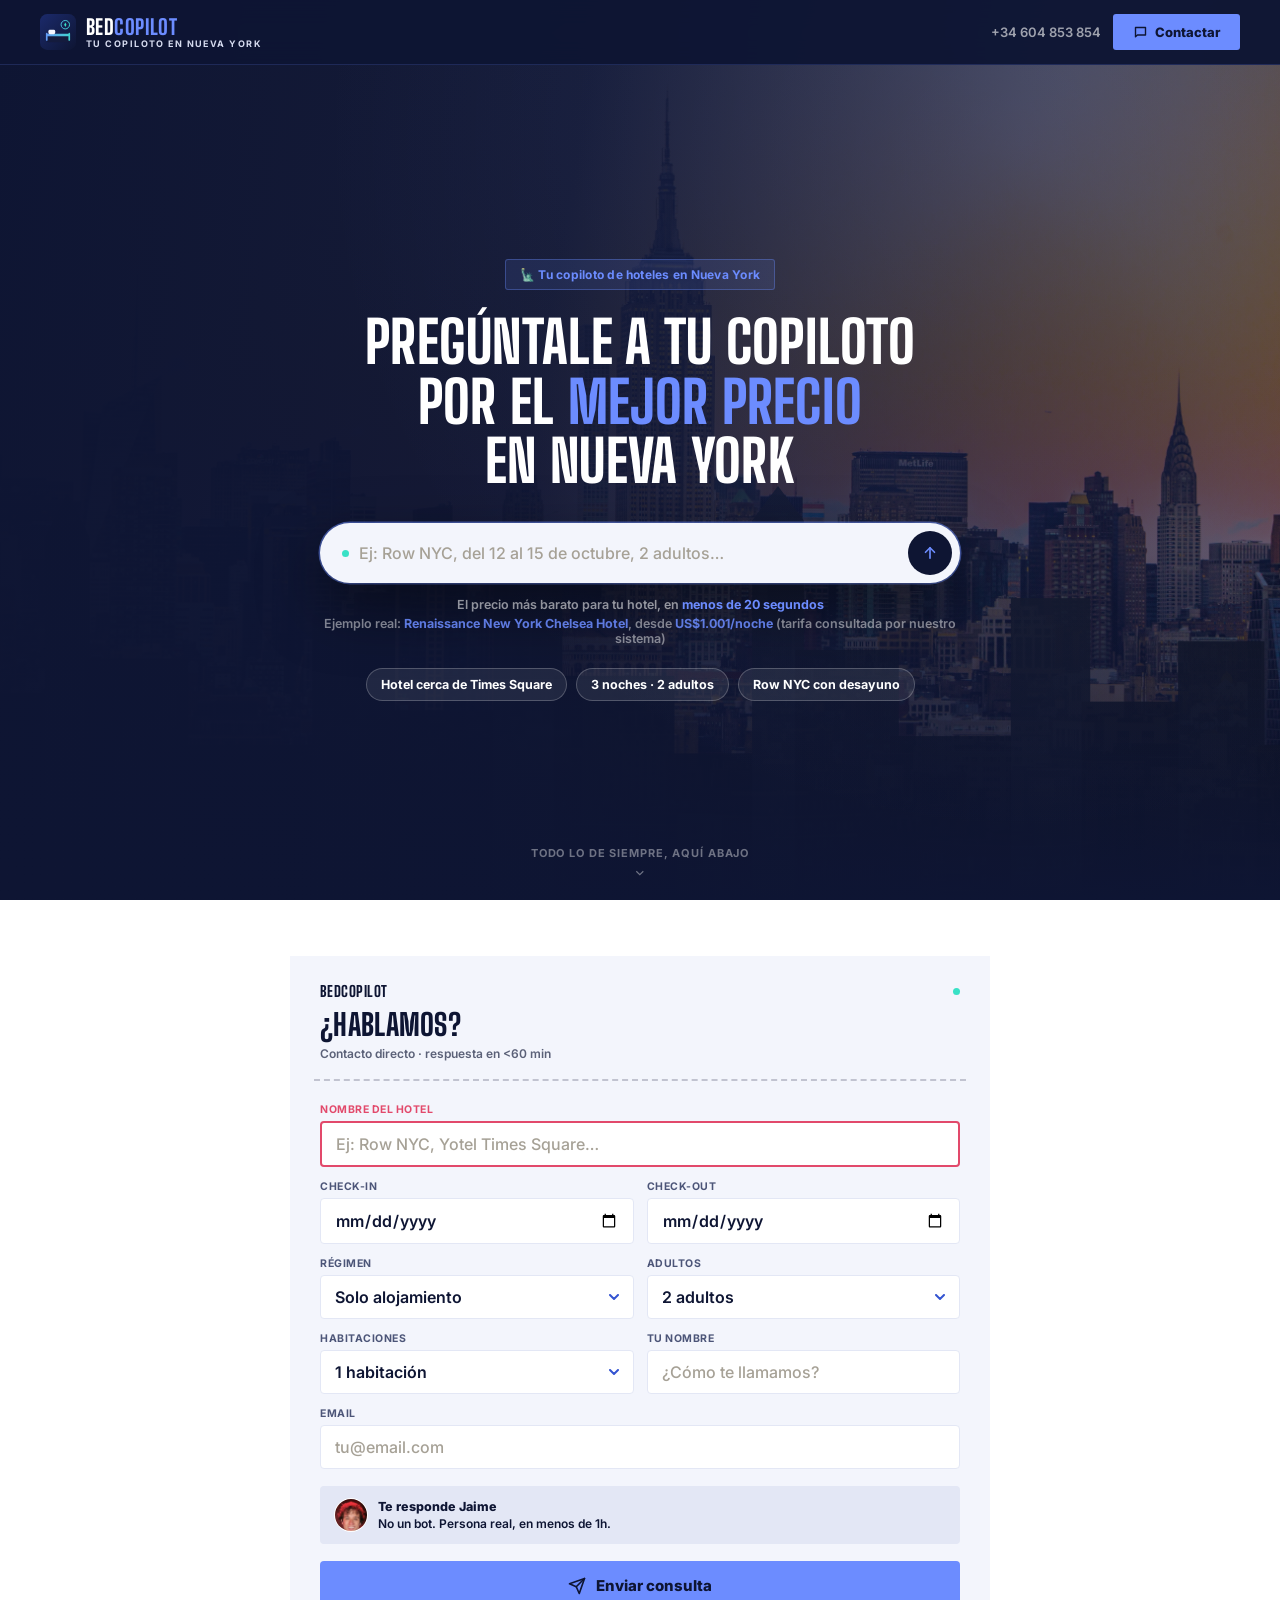
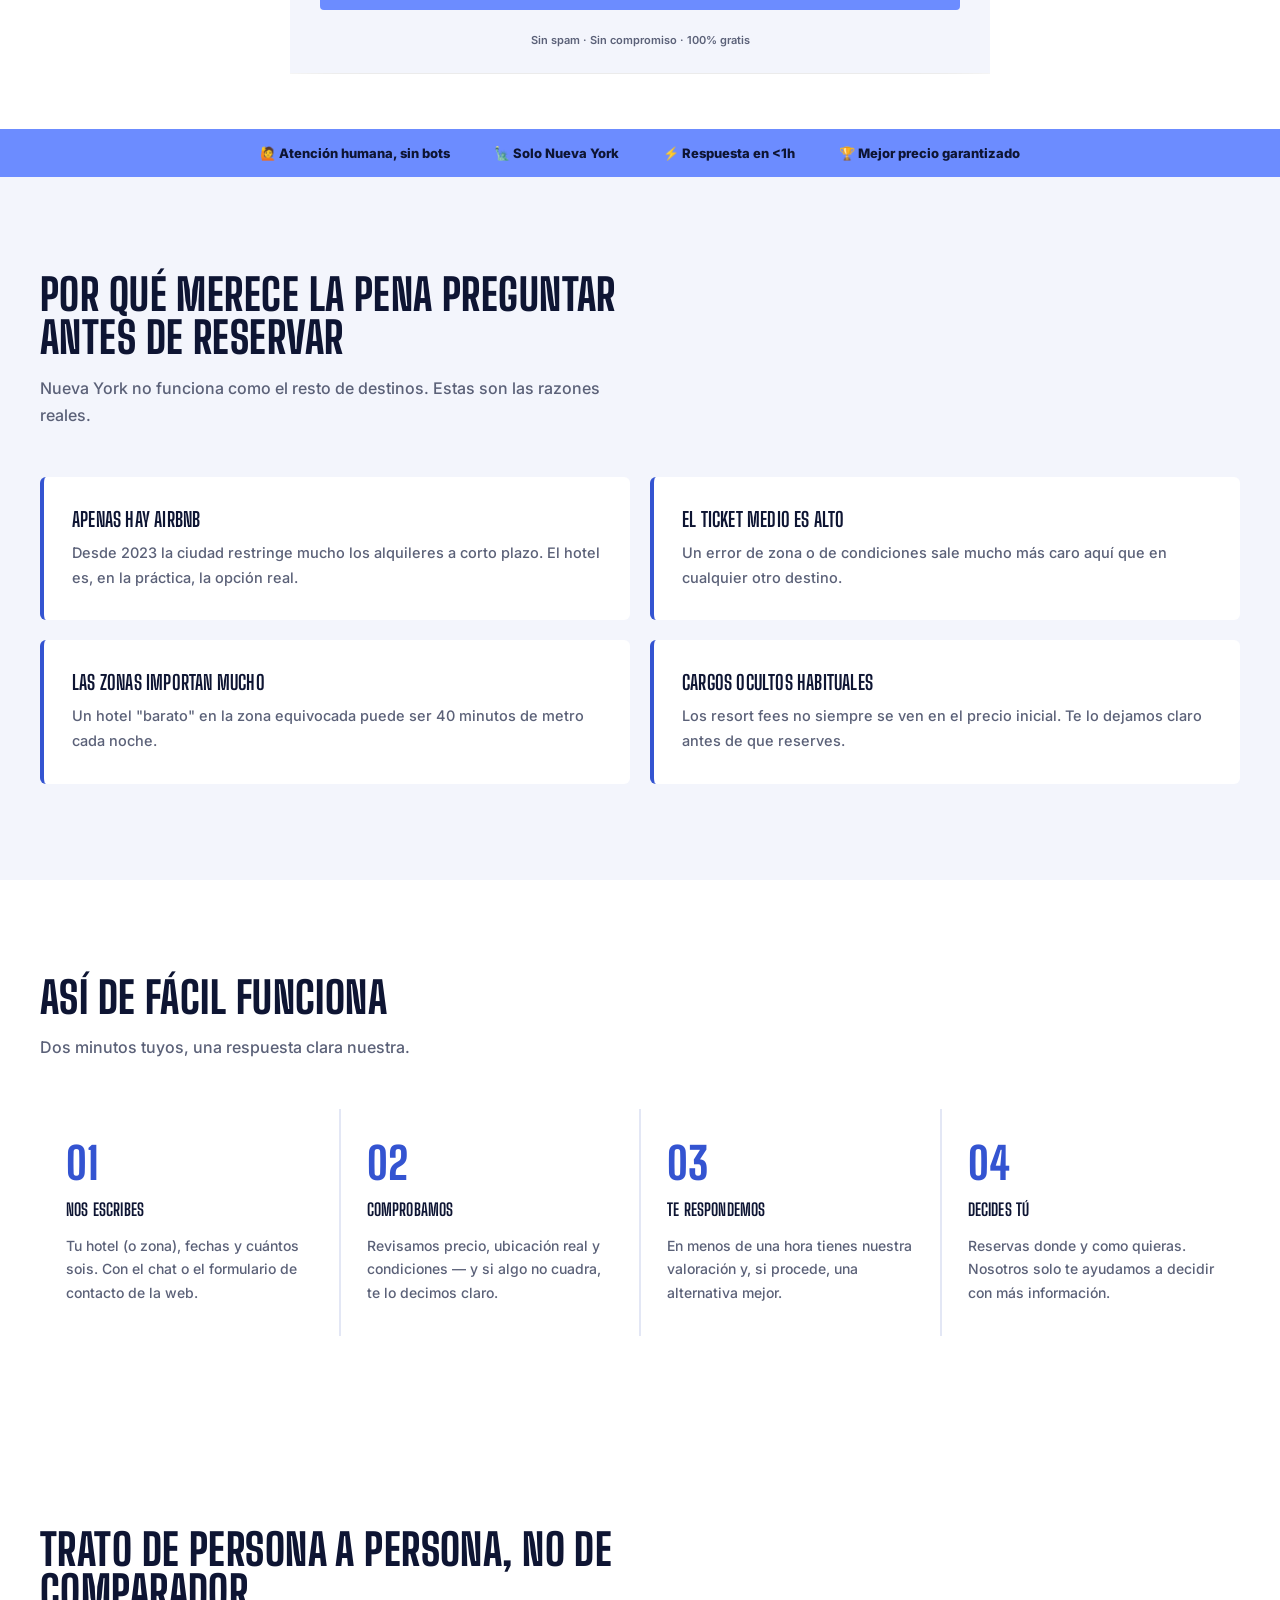
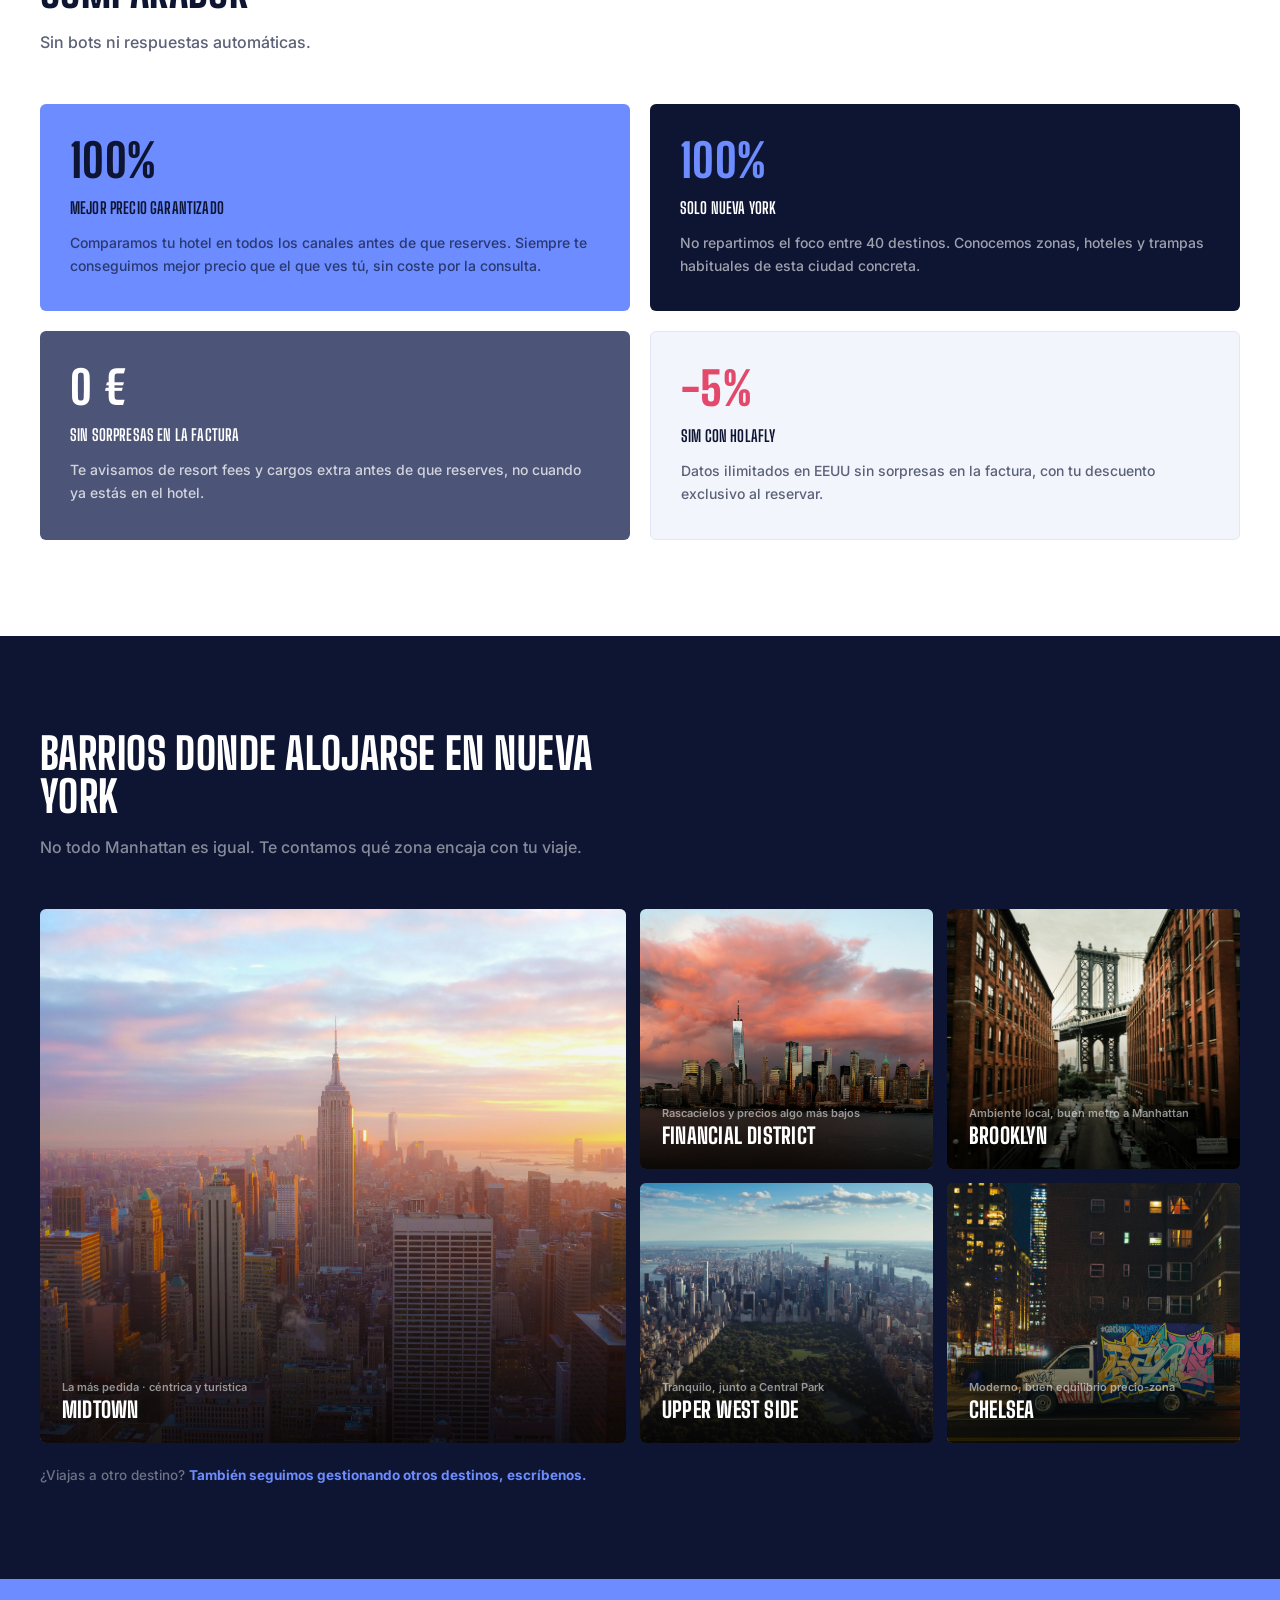
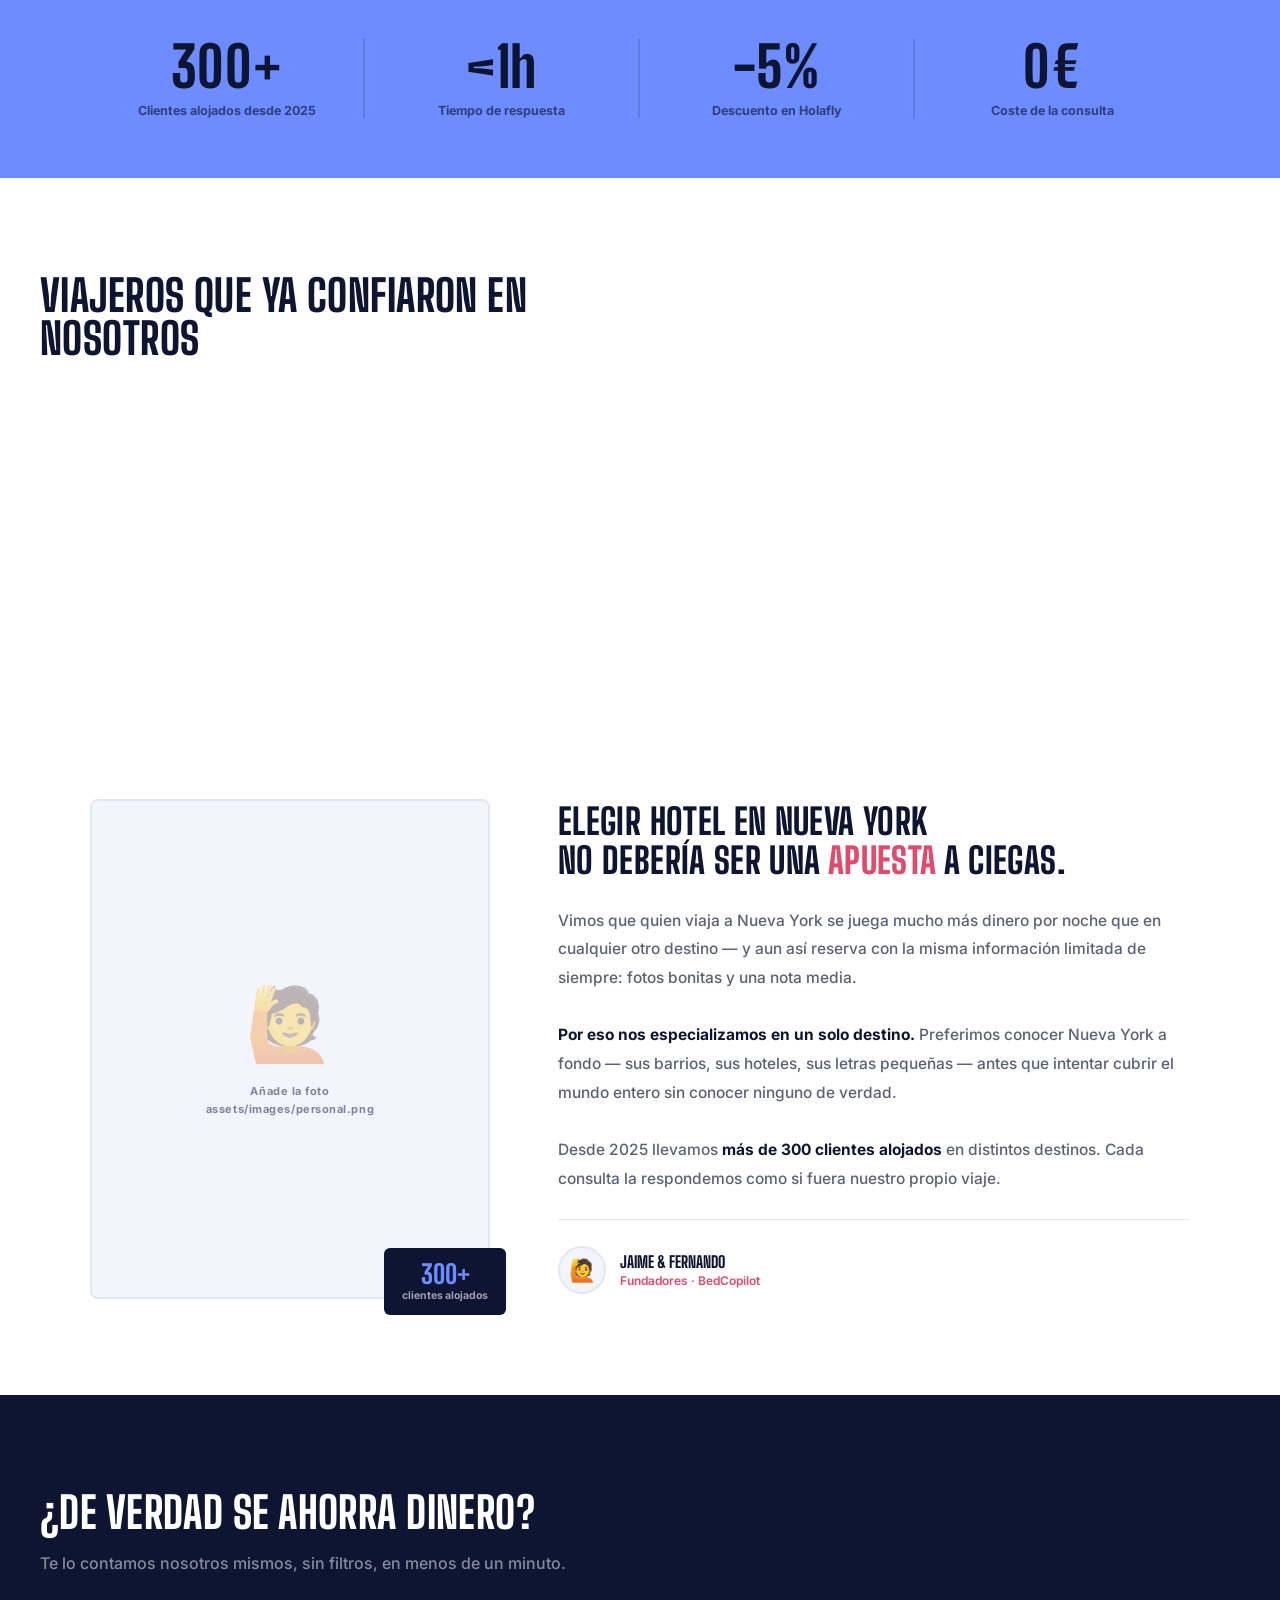
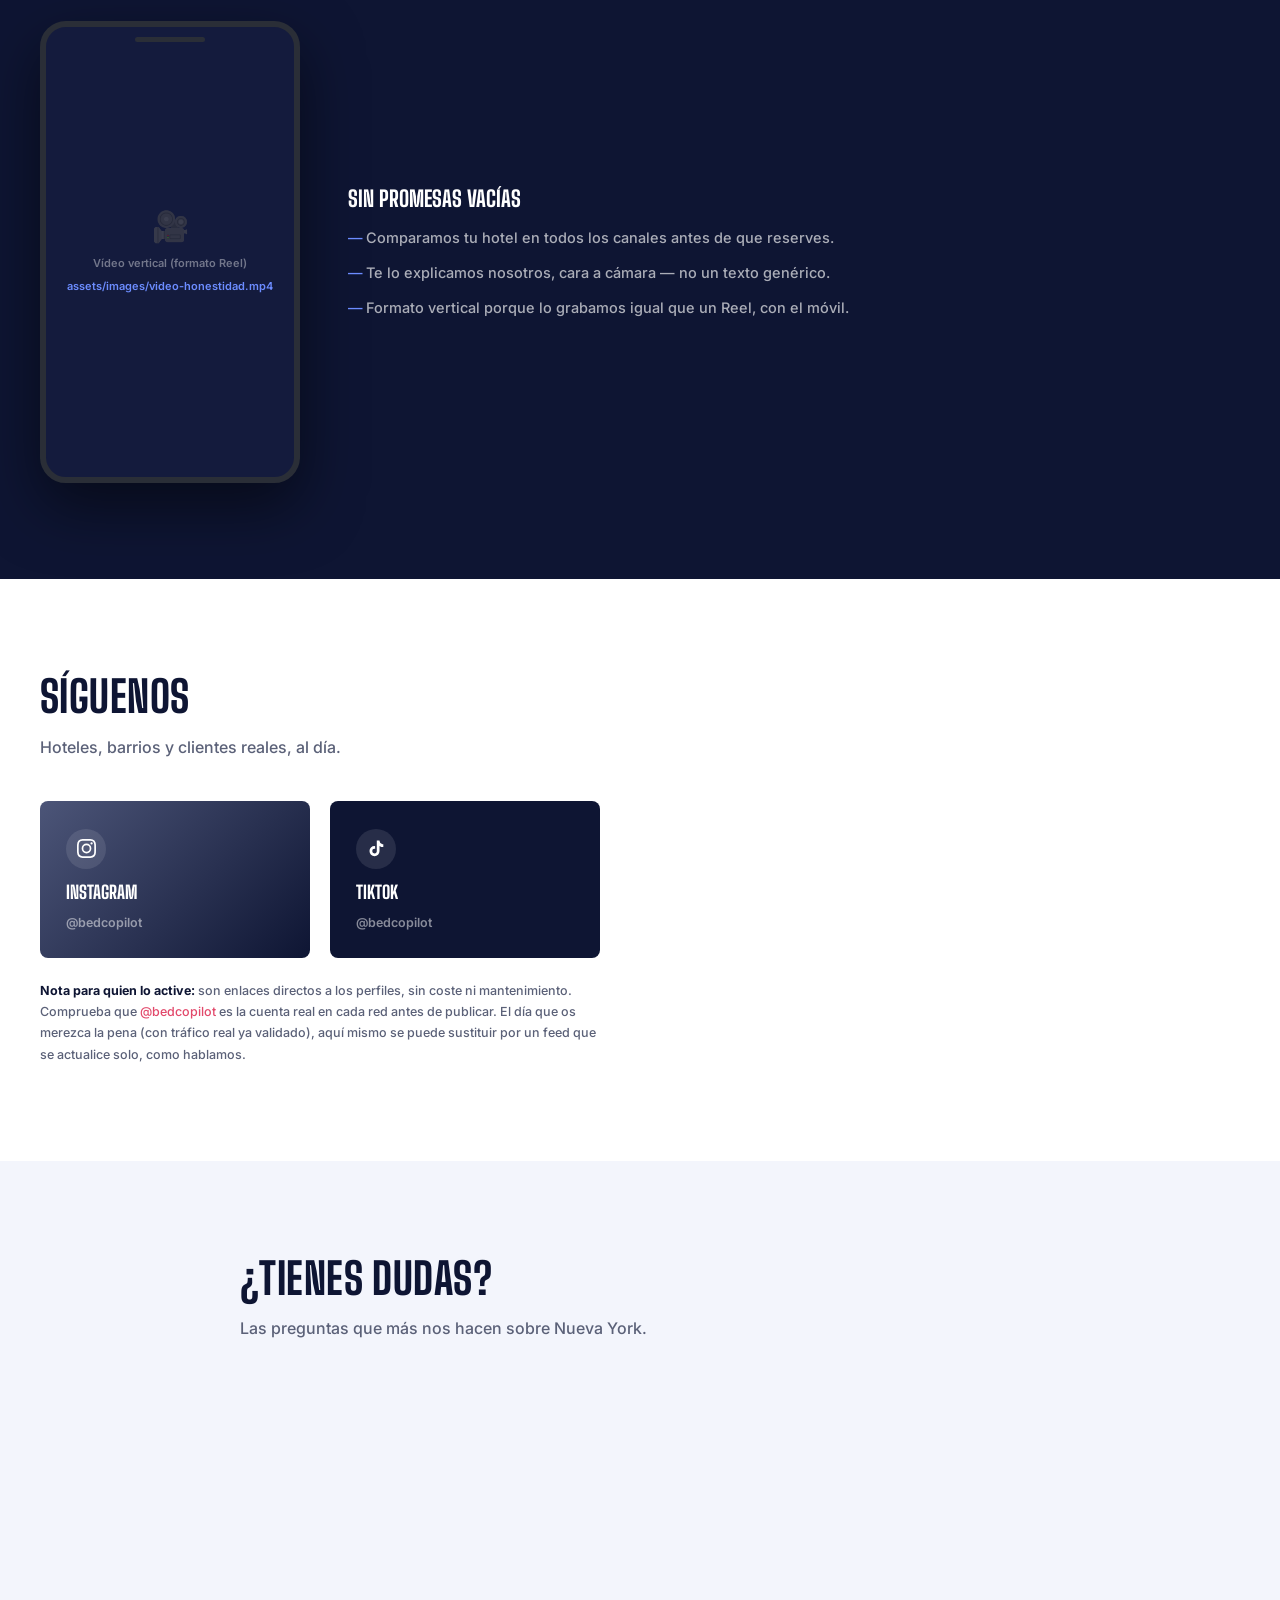
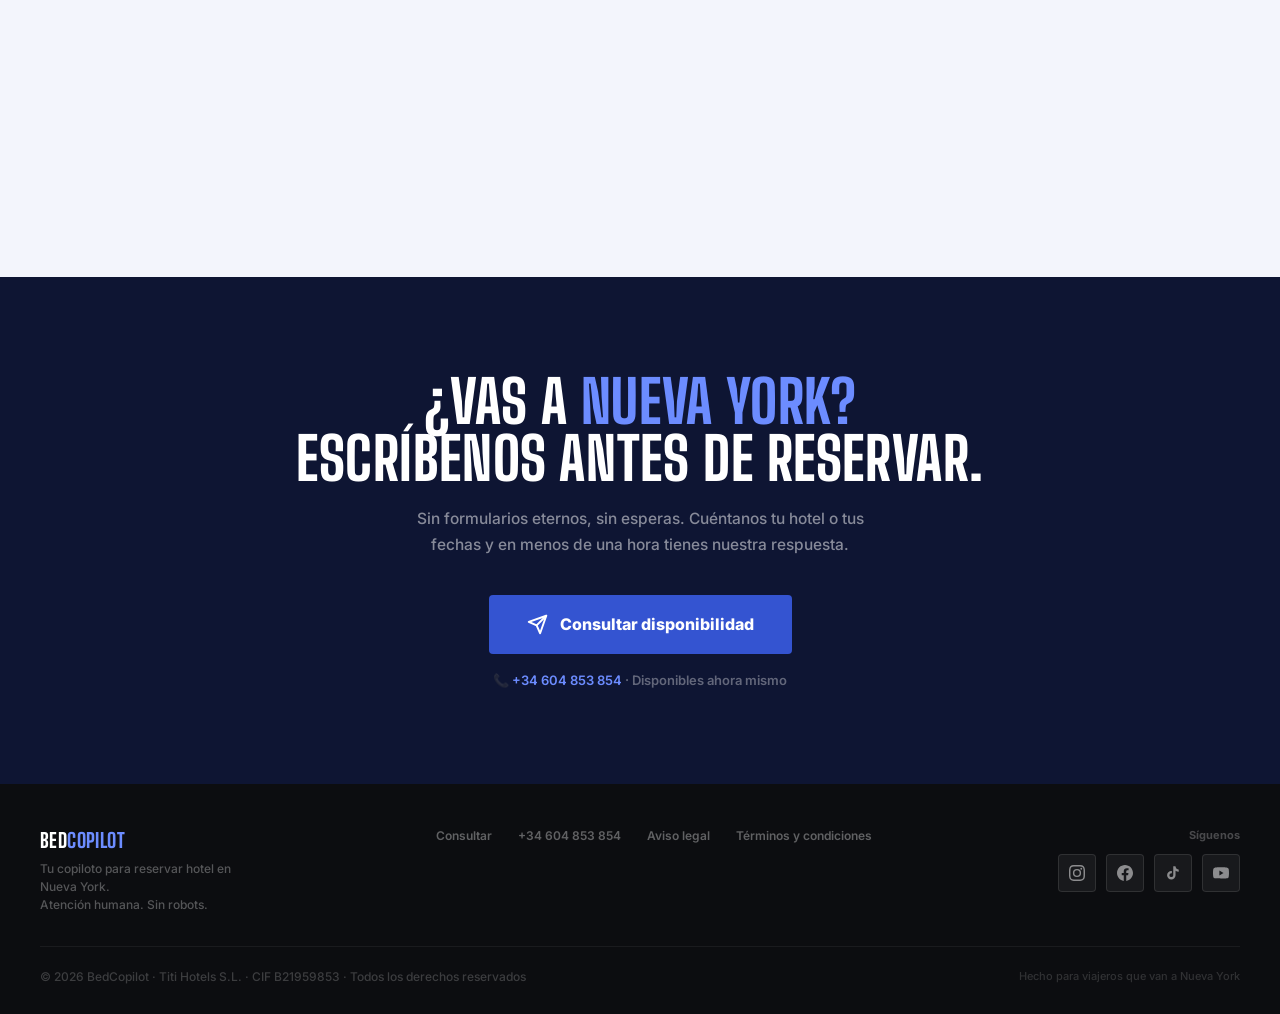
==== index.html @ a61233a9 "Actualizar todas las redes sociales a @bedcopilot (antes @titihotels)" ====
<!DOCTYPE html>
<html lang="es">
<head>
<meta charset="UTF-8">
<meta name="viewport" content="width=device-width, initial-scale=1.0, viewport-fit=cover">
<title>BedCopilot — Tu copiloto para reservar hotel en Nueva York</title>
<meta name="description" content="BedCopilot: tu copiloto para encontrar y reservar el mejor precio de hotel en Nueva York en segundos. Comparamos por ti, con atención humana real.">
<meta name="robots" content="index, follow">
<link rel="canonical" href="https://bedcopilot.com/">
<meta property="og:title" content="BedCopilot — Tu copiloto para reservar hotel en Nueva York">
<meta property="og:description" content="BedCopilot: tu copiloto para encontrar y reservar el mejor precio de hotel en Nueva York en segundos. Comparamos por ti, con atención humana real.">
<meta property="og:type" content="website">
<meta property="og:url" content="https://bedcopilot.com/">
<meta property="og:image" content="https://bedcopilot.com/assets/images/hero.jpg">
<meta name="twitter:card" content="summary_large_image">
<meta name="twitter:title" content="BedCopilot — Tu copiloto para reservar hotel en Nueva York">
<meta name="twitter:description" content="BedCopilot: tu copiloto para encontrar y reservar el mejor precio de hotel en Nueva York en segundos.">
<meta name="twitter:image" content="https://bedcopilot.com/assets/images/hero.jpg">
<link rel="icon" type="image/svg+xml" href="./assets/images/bedcopilot-icon.svg">
<script type="application/ld+json">
{
  "@context": "https://schema.org",
  "@type": "TravelAgency",
  "name": "BedCopilot",
  "url": "https://bedcopilot.com",
  "logo": "https://bedcopilot.com/assets/images/bedcopilot-icon.svg",
  "telephone": "+34604853854",
  "areaServed": {
    "@type": "City",
    "name": "New York City"
  },
  "sameAs": [
    "https://instagram.com/bedcopilot",
    "https://tiktok.com/@bedcopilot",
    "https://youtube.com/@bedcopilot",
    "https://facebook.com/bedcopilot"
  ]
}
</script>
<link rel="preconnect" href="https://fonts.googleapis.com">
<link href="https://fonts.googleapis.com/css2?family=Big+Shoulders+Display:wght@600;700;800;900&family=Inter:wght@400;500;600;700;800&family=Fraunces:ital,wght@0,500;1,500&display=swap" rel="stylesheet">
<style>
  :root {
    --taxi: #6C8CFF;
    --taxi-deep: #3454D1;
    --ink: #0E1533;
    --ink-soft: #141B3D;
    --paper: #F3F5FC;
    --paper-dim: #E3E7F5;
    --steel: #4C5578;
    --steel-pale: #D6DBEF;
    --brick: #E2496B;
    --white: #FFFFFF;
    --mid: #5B6178;
  }
  *, *::before, *::after { box-sizing: border-box; margin: 0; padding: 0; }
  html { scroll-behavior: smooth; }
  body { font-family: 'Inter', sans-serif; background: var(--white); color: var(--ink); overflow-x: hidden; }
  ::-webkit-scrollbar { width: 4px; }
  ::-webkit-scrollbar-thumb { background: var(--taxi); border-radius: 4px; }
  .display { font-family: 'Big Shoulders Display', sans-serif; text-transform: uppercase; }

  /* NAV */
  nav {
    position: fixed; top: 0; left: 0; right: 0; z-index: 100;
    display: flex; align-items: center; justify-content: space-between;
    padding: 14px 40px;
    background: rgba(14,21,51,0.96); backdrop-filter: blur(12px);
    border-bottom: 1px solid rgba(108,140,255,0.18);
    transition: box-shadow 0.3s;
  }
  nav.scrolled { box-shadow: 0 4px 24px rgba(0,0,0,0.25); }
  .nav-brand { display: flex; align-items: center; gap: 10px; text-decoration: none; }
  .nav-icon { width: 36px; height: 36px; display: flex; align-items: center; justify-content: center; flex-shrink: 0; }
  .nav-icon img { width: 100%; height: 100%; object-fit: contain; }
  .nav-brandtext { display: flex; flex-direction: column; line-height: 1; }
  .nav-name { font-family: 'Big Shoulders Display', sans-serif; font-weight: 800; font-size: 21px; letter-spacing: 0.02em; color: var(--white); text-transform: uppercase; }
  .nav-name span { color: var(--taxi); }
  .nav-tag { font-size: 9px; font-weight: 700; letter-spacing: 0.16em; text-transform: uppercase; color: var(--steel-pale); margin-top: 2px; }
  .nav-right { display: flex; align-items: center; gap: 12px; }
  .nav-phone { font-size: 13px; font-weight: 600; color: rgba(255,255,255,0.6); text-decoration: none; display: flex; align-items: center; gap: 6px; }
  .nav-phone:hover { color: var(--taxi); }
  .nav-btn {
    display: flex; align-items: center; gap: 7px;
    background: var(--taxi); color: var(--ink);
    padding: 10px 20px; border-radius: 3px;
    font-size: 13px; font-weight: 800;
    text-decoration: none; white-space: nowrap;
    transition: transform 0.2s, background 0.2s;
  }
  .nav-btn:hover { background: var(--white); transform: translateY(-2px); }
  .nav-btn svg { width: 15px; height: 15px; }

  /* HERO */
  .hero-wrapper { position: relative; min-height: 100svh; display: flex; align-items: center; background: var(--ink); overflow: hidden; }
  .hero-photo { position: absolute; inset: 0; z-index: 0; }
  .hero-photo img { width: 100%; height: 100%; object-fit: cover; object-position: center; opacity: 0; transition: opacity 0.6s; }
  .hero-photo img.loaded { opacity: 0.55; }
  .hero-skyline { position: absolute; bottom: 0; left: 0; right: 0; width: 100%; height: 46%; z-index: 0; pointer-events: none; opacity: 0.9; }
  .hero-fade { position: absolute; inset: 0; background: linear-gradient(100deg, var(--ink) 0%, rgba(14,21,51,0.94) 42%, rgba(14,21,51,0.55) 75%, rgba(14,21,51,0.3) 100%), linear-gradient(to top, var(--ink) 0%, transparent 38%); z-index: 1; }
  .hero-grain { position: absolute; inset: 0; background: radial-gradient(circle at 80% 15%, rgba(108,140,255,0.10), transparent 55%); z-index: 1; }
  .hero { position: relative; z-index: 2; padding: 130px 24px 70px; max-width: 780px; margin: 0 auto; display: flex; flex-direction: column; align-items: center; text-align: center; width: 100%; }
  .hero-pill { display: inline-flex; align-items: center; gap: 8px; background: rgba(108,140,255,0.12); border: 1px solid rgba(108,140,255,0.35); padding: 7px 14px; border-radius: 3px; font-size: 12px; font-weight: 700; color: var(--taxi); width: fit-content; margin-bottom: 22px; opacity: 0; animation: fade-up 0.7s ease 0.2s both; letter-spacing: 0.02em; }
  .hero-h1 { font-family: 'Big Shoulders Display', sans-serif; font-weight: 800; font-size: clamp(34px, 5vw, 58px); line-height: 1.03; letter-spacing: 0.005em; text-transform: uppercase; color: var(--white); margin-bottom: 32px; max-width: 620px; text-wrap: balance; opacity: 0; animation: fade-up 0.7s ease 0.3s both; }
  .hero-h1 em { font-style: normal; color: var(--taxi); }
  .btn-primary { display: inline-flex; align-items: center; gap: 8px; background: var(--taxi); color: var(--ink); padding: 15px 26px; border-radius: 3px; font-size: 14px; font-weight: 800; text-decoration: none; transition: transform 0.2s, background 0.2s; }
  .btn-primary:hover { background: var(--white); transform: translateY(-2px); }
  .hero-note { font-size: 12px; font-weight: 600; color: rgba(255,255,255,0.4); }

  /* CHAT HERO */
  .chatbar-wrap { width: 100%; max-width: 640px; opacity: 0; animation: fade-up 0.8s ease 0.42s both; }
  .chatbar { display: flex; align-items: center; gap: 10px; background: var(--paper); border-radius: 999px; padding: 8px 8px 8px 22px; box-shadow: 0 24px 60px rgba(0,0,0,0.5), 0 0 0 1.5px rgba(108,140,255,0.55); }
  .chatbar-punch { width: 7px; height: 7px; border-radius: 50%; background: #38E1C6; flex-shrink: 0; animation: blink 1.6s ease infinite; }
  .chatbar input { flex: 1; border: none; outline: none; background: transparent; font-family: 'Inter', sans-serif; font-size: 16px; font-weight: 600; color: var(--ink); padding: 10px 0; }
  .chatbar input::placeholder { color: #A6A196; font-weight: 500; }
  .chatbar-send { display: flex; align-items: center; justify-content: center; width: 44px; height: 44px; border-radius: 50%; border: none; cursor: pointer; background: var(--ink); color: var(--taxi); flex-shrink: 0; transition: transform .15s, background .15s; }
  .chatbar-send:hover { background: var(--ink-soft); transform: scale(1.05); }
  .chatbar-send:disabled { opacity: 0.6; cursor: default; transform: none; }
  .chatbar-send svg { width: 18px; height: 18px; }
  @keyframes blink { 0%,100%{opacity:1} 50%{opacity:.25} }
  .chatbar-hint { margin-top: 14px; font-size: 12.5px; font-weight: 600; color: rgba(255,255,255,0.55); }
  .chatbar-hint b { color: var(--taxi); font-weight: 700; }

  .chips { display: flex; flex-wrap: wrap; gap: 9px; justify-content: center; margin-top: 22px; opacity: 0; animation: fade-up 0.8s ease 0.54s both; }
  .hero-chip { font-size: 12.5px; font-weight: 700; color: var(--white); background: rgba(255,255,255,0.08); border: 1px solid rgba(255,255,255,0.22); padding: 8px 14px; border-radius: 999px; cursor: pointer; transition: background .15s, border-color .15s; font-family: 'Inter', sans-serif; }
  .hero-chip:hover { background: rgba(108,140,255,0.16); border-color: rgba(108,140,255,0.45); color: var(--taxi); }

  .hero-thread { width: 100%; max-width: 640px; margin-top: 20px; background: var(--paper); border-radius: 16px; box-shadow: 0 24px 60px rgba(0,0,0,0.45); padding: 18px; display: none; flex-direction: column; gap: 10px; text-align: left; }
  .hero-thread.open { display: flex; }
  /* Sin esto, los hijos de este flex column (mensajes y tarjetas) se
     COMPRIMEN para caber en el espacio disponible (flex-shrink:1 por
     defecto) en vez de desbordar y activar el scroll interno - por eso el
     final de la conversacion se veia "cortado" sin que hubiera scroll que
     hacer: scrollHeight y clientHeight daban el mismo valor. */
  .hero-thread > * { flex-shrink: 0; }
  .hero-thread .msg { max-width: 84%; padding: 10px 14px; border-radius: 10px; font-size: 13.5px; line-height: 1.5; white-space: pre-wrap; }
  .hero-thread .msg.user { align-self: flex-end; background: var(--taxi); color: var(--ink); font-weight: 600; border-bottom-right-radius: 2px; }
  .hero-thread .msg.bot { align-self: flex-start; background: var(--white); border: 1px solid var(--paper-dim); border-bottom-left-radius: 2px; }
  .hero-thread .msg.typing { color: var(--mid); font-style: italic; animation: typing-pulse 2.4s ease infinite; }
  @keyframes typing-pulse { 0%,100%{opacity:0.65} 50%{opacity:1} }

  .scroll-cue { position: absolute; bottom: 20px; left: 50%; transform: translateX(-50%); z-index: 2; font-size: 11px; font-weight: 700; letter-spacing: 0.08em; text-transform: uppercase; color: rgba(255,255,255,0.4); display: flex; flex-direction: column; align-items: center; gap: 6px; transition: opacity 0.4s; }
  .scroll-cue svg { width: 14px; height: 14px; animation: bob 1.8s ease infinite; }
  @keyframes bob { 0%,100%{transform:translateY(0)} 50%{transform:translateY(5px)} }

  /* Al mandar el primer mensaje, la portada se "despeja": se quita el ruido
     visual (titular, pill, sugerencias) y el chat pasa a ser lo unico
     protagonista, con un toque de Nueva York de fondo pero mas discreto. */
  .hero-wrapper.chat-focused .hero-pill,
  .hero-wrapper.chat-focused .chips,
  .hero-wrapper.chat-focused .scroll-cue,
  .hero-wrapper.chat-focused .chatbar-hint {
    /* !important porque las animaciones de entrada (fade-up ... both) dejan
       su propio opacity:1 final, que gana a una regla normal aqui. */
    /* padding:0 es imprescindible: con height:0 pero padding propio (p.ej.
       .hero-pill), el alto real renderizado sigue siendo el del padding,
       no cero - eso era lo que dejaba una franja vacia arriba del hilo. */
    opacity: 0 !important; pointer-events: none; height: 0; margin: 0; padding: 0; overflow: hidden; border: 0;
  }
  .hero-wrapper.chat-focused .hero-fade {
    background: linear-gradient(to top, var(--ink) 0%, rgba(14,21,51,0.92) 30%, rgba(14,21,51,0.75) 100%);
  }
  .hero-wrapper.chat-focused .hero-photo img.loaded { opacity: 0.22; }

  /* Modo inmersivo: el hero pasa a ocupar toda la pantalla como una app de
     chat de verdad, con el titular reducido a una cabecera fija arriba, la
     barra de escritura anclada abajo, y la conversacion ocupando todo el
     espacio de por medio. */
  .hero-wrapper.chat-focused {
    /* Toma control total de la pantalla, tapando la nav (z-index:100) y
       cualquier otra seccion de la pagina - igual que al hablar con Claude,
       nada mas enviar el primer mensaje la conversacion pasa a ser lo unico
       que se ve, sin scroll de fondo posible (ver body.chat-locked). */
    position: fixed; inset: 0; z-index: 200;
    min-height: 100dvh; height: 100dvh; display: flex; align-items: stretch;
  }
  body.chat-locked { overflow: hidden; height: 100%; }
  html.chat-locked { overflow: hidden; height: 100%; }
  .hero-wrapper.chat-focused .hero {
    /* Sin padding propio: el hilo y la barra de escritura llegan hasta los
       bordes de verdad (nada de franjas oscuras vacias arriba/abajo) - el
       respiro para el notch/home indicator lo pone cada uno por su cuenta.
       Sin max-width tampoco: en ordenador la conversacion ocupa todo el
       ancho de la pantalla, no una columna estrecha centrada. */
    padding: 0; justify-content: flex-start; height: 100%;
    display: flex; flex-direction: column; max-width: none; width: 100%;
    align-items: stretch;
  }
  /* El titular de portada no pinta nada una vez la conversacion es lo unico
     en pantalla - tipo Claude, se quita del todo (no solo se encoge) para
     que el hilo de mensajes aproveche toda la altura disponible. */
  .hero-wrapper.chat-focused .hero-h1 {
    display: none;
  }
  /* Orden visual tipo Claude: el hilo de conversacion ocupa todo el hueco
     de arriba (order:1) y la barra de escritura queda anclada abajo del
     todo (order:2) - se reordena por CSS sin tocar el HTML. Sin max-width
     para que tanto el hilo como la barra usen todo el ancho disponible. */
  .hero-wrapper.chat-focused .hero-thread {
    order: 1;
    flex: 1; max-height: none; max-width: none; width: 100%; margin: 0; min-height: 0;
    overflow-y: auto;
    -webkit-overflow-scrolling: touch;
    overscroll-behavior: contain;
    /* El fondo del hilo llega de borde a borde de verdad (nada de caja
       flotando estrecha), pero el contenido se autocentra en una columna
       legible via padding lateral - el mismo truco que usa Claude en su
       propio chat: pantalla completa, texto en una columna comoda. */
    padding-top: max(14px, env(safe-area-inset-top));
    padding-bottom: 14px;
    padding-left: max(14px, calc(50% - 450px));
    padding-right: max(14px, calc(50% - 450px));
  }
  .hero-wrapper.chat-focused .chatbar-wrap {
    order: 2; flex-shrink: 0; margin: 0; max-width: none; width: 100%;
    padding-top: 8px;
    padding-bottom: max(10px, env(safe-area-inset-bottom));
    padding-left: max(14px, calc(50% - 450px));
    padding-right: max(14px, calc(50% - 450px));
  }
  .hero-wrapper, .hero-fade, .hero-photo img, .hero-thread, .hero-h1 { transition: all 0.45s ease; }

  /* Boton para salir del modo chat a pantalla completa y volver a ver el
     resto de la pagina - sin esto, una vez se entra no habia forma de
     desbloquear el scroll de fondo. Solo existe (visualmente y al tacto)
     una vez estamos en chat-focused. */
  .chat-exit {
    display: none; position: absolute; top: max(12px, env(safe-area-inset-top)); right: 12px; z-index: 210;
    width: 34px; height: 34px; border-radius: 50%; border: none; cursor: pointer;
    background: rgba(14,21,51,0.55); backdrop-filter: blur(2px);
    align-items: center; justify-content: center; color: var(--white);
    transition: background 0.15s ease;
  }
  .chat-exit:hover { background: rgba(14,21,51,0.8); }
  .chat-exit svg { width: 16px; height: 16px; }
  .hero-wrapper.chat-focused .chat-exit { display: flex; }

  .hotel-card {
    align-self: center; width: 100%; max-width: 400px; border-radius: 16px; overflow: hidden; margin: 2px 0;
    box-shadow: 0 10px 30px rgba(0,0,0,0.22); background: var(--white); border: 1px solid var(--paper-dim);
  }
  .hotel-card-media { position: relative; }
  .hotel-card-gallery { position: relative; width: 100%; aspect-ratio: 16/10; background: var(--paper-dim); }
  .hotel-card-gallery img {
    position: absolute; inset: 0; width: 100%; height: 100%; object-fit: cover; object-position: center 35%;
    opacity: 0; transition: opacity 0.5s ease;
  }
  .hotel-card-gallery img.active { opacity: 1; }
  .hotel-card-dots { position: absolute; bottom: 10px; left: 0; right: 0; display: flex; justify-content: center; gap: 6px; z-index: 2; }
  .hotel-card-dots button {
    width: 7px; height: 7px; border-radius: 50%; border: none; padding: 0; cursor: pointer;
    background: rgba(255,255,255,0.55); box-shadow: 0 0 0 1px rgba(0,0,0,0.15);
  }
  .hotel-card-dots button.active { background: var(--taxi); }

  .hotel-card-arrow {
    position: absolute; top: 50%; transform: translateY(-50%); z-index: 2;
    width: 28px; height: 28px; border-radius: 50%; border: none; cursor: pointer;
    background: rgba(14,21,51,0.4); color: var(--white); font-size: 11px;
    display: flex; align-items: center; justify-content: center; transition: background 0.15s ease;
  }
  .hotel-card-arrow:hover { background: rgba(14,21,51,0.65); }
  .hotel-card-arrow.prev { left: 8px; }
  .hotel-card-arrow.next { right: 8px; }

  .hotel-card-fav {
    position: absolute; top: 10px; right: 10px; z-index: 3;
    width: 34px; height: 34px; border-radius: 50%; border: none; cursor: pointer;
    background: rgba(14,21,51,0.45); backdrop-filter: blur(2px);
    display: flex; align-items: center; justify-content: center; transition: transform 0.15s ease;
  }
  .hotel-card-fav:hover { transform: scale(1.08); }
  .hotel-card-fav svg { width: 18px; height: 18px; fill: none; stroke: var(--white); stroke-width: 2; }
  .hotel-card-fav.active svg { fill: var(--brick); stroke: var(--brick); }

  .hotel-card-discount {
    position: absolute; top: 10px; left: 10px; z-index: 3;
    background: var(--brick); color: var(--white); font-weight: 800; font-size: 11px;
    letter-spacing: 0.02em; padding: 4px 9px; border-radius: 999px; text-transform: uppercase;
  }

  .hotel-card-body { padding: 13px 15px 15px; }
  .hotel-card-head { display: flex; align-items: flex-start; justify-content: space-between; gap: 10px; }
  .hotel-card-titles { min-width: 0; }
  .hotel-card-name { font-weight: 800; font-size: 14.5px; color: var(--ink); line-height: 1.3; }
  .hotel-card-city { font-size: 11.5px; color: var(--mid); margin-top: 2px; }
  .hotel-card-room {
    display: inline-block; margin-top: 5px; font-size: 10.5px; font-weight: 700;
    color: var(--taxi-deep); background: rgba(108,140,255,0.12); padding: 3px 8px; border-radius: 999px;
  }
  .hotel-card-neighborhood {
    display: inline-block; margin-top: 4px; margin-right: 5px; font-size: 10.5px; font-weight: 700;
    color: var(--steel); background: var(--paper-dim); padding: 3px 8px; border-radius: 999px;
  }

  .hotel-card-rating {
    flex-shrink: 0; display: flex; align-items: center; gap: 6px; background: var(--paper);
    border-radius: 8px; padding: 4px 8px;
  }
  .hotel-card-rating-score {
    font-weight: 800; font-size: 12.5px; color: var(--white); border-radius: 5px;
    padding: 2px 6px; line-height: 1.3;
  }
  .hotel-card-rating-text { font-size: 10px; color: var(--mid); font-weight: 600; line-height: 1.2; max-width: 90px; }
  .hotel-card-rating.r-superb .hotel-card-rating-score { background: #0d6b3a; }
  .hotel-card-rating.r-verygood .hotel-card-rating-score { background: #2a9d5c; }
  .hotel-card-rating.r-good .hotel-card-rating-score { background: var(--taxi-deep); }
  .hotel-card-rating.r-fair .hotel-card-rating-score { background: #d9822b; }
  .hotel-card-rating.r-poor .hotel-card-rating-score { background: var(--brick); }

  .hotel-card-meta { font-size: 11.5px; color: var(--mid); margin-top: 8px; }

  .hotel-card-price {
    margin-top: 12px; padding: 12px 13px; border-radius: 10px; background: var(--paper);
  }
  .hotel-card-price-badge {
    display: inline-block; background: #2a9d5c; color: var(--white); font-weight: 800; font-size: 11px;
    padding: 2px 7px; border-radius: 6px; margin-bottom: 4px;
  }
  .hotel-card-price-original { font-size: 12px; color: var(--mid); text-decoration: line-through; }
  .hotel-card-price-total { font-weight: 800; font-size: 22px; color: var(--ink); line-height: 1.25; }
  .hotel-card-price-stay { font-size: 11.5px; color: var(--steel); margin-top: 2px; }
  .hotel-card-price-night { font-size: 11.5px; color: var(--steel); }
  .hotel-card-price-taxes { font-size: 10.5px; color: var(--mid); margin-top: 4px; line-height: 1.4; }

  .hotel-card-reserve {
    width: 100%; margin-top: 12px; padding: 11px 0; border: none; border-radius: 10px; cursor: pointer;
    background: var(--taxi); color: var(--ink); font-weight: 800; font-size: 13.5px; letter-spacing: 0.01em;
    transition: background 0.15s ease, transform 0.1s ease;
  }
  .hotel-card-reserve:hover { background: var(--taxi-deep); }
  .hotel-card-reserve:active { transform: scale(0.98); }
  .hotel-card-reserve:disabled { opacity: 0.7; cursor: default; transform: none; }

  /* Datos de contacto pedidos directamente en la card, para no tener que
     volver a escribirlos por chat - mas rapido para el cliente y llega ya
     estructurado al backend. */
  .hotel-card-lead { display: flex; flex-direction: column; gap: 8px; margin-top: 12px; }
  .hotel-card-lead input {
    width: 100%; padding: 10px 12px; border-radius: 8px; border: 1.5px solid var(--paper-dim);
    background: var(--paper); font-family: 'Inter', sans-serif; color: var(--ink);
    outline: none; transition: border-color 0.15s ease;
    /* 16px minimo a proposito: por debajo de eso, iOS Safari hace zoom
       automatico al enfocar el campo (y luego el cliente tiene que
       reajustar el zoom a mano) - con 16px no salta. */
    font-size: 16px;
  }
  .hotel-card-lead input::placeholder { color: var(--mid); }
  .hotel-card-lead input:focus { border-color: var(--taxi); }
  .hotel-card-lead-error { font-size: 11.5px; color: var(--brick); font-weight: 600; }
  .hotel-card-lead-success { font-size: 11.5px; color: #2a9d5c; font-weight: 600; }

  /* TICKET FORM */
  .ticket-wrap { position: relative; opacity: 0; animation: fade-up 0.8s ease 0.4s both; }
  .ticket {
    background: var(--paper); color: var(--ink); position: relative;
    box-shadow: 0 30px 70px rgba(0,0,0,0.4);
    clip-path: polygon(0 0, 100% 0, 100% 100%, 0 100%);
  }
  .ticket-top { padding: 26px 30px 20px; position: relative; }
  .ticket-top::after {
    content: ''; position: absolute; bottom: 0; left: 24px; right: 24px; height: 0;
    border-bottom: 2px dashed rgba(14,21,51,0.22);
  }
  .ticket-eyebrow { display: flex; align-items: center; justify-content: space-between; margin-bottom: 6px; }
  .ticket-airline { font-family: 'Big Shoulders Display', sans-serif; font-weight: 800; font-size: 15px; letter-spacing: 0.03em; color: var(--ink); text-transform: uppercase; }
  .ticket-route { display: flex; align-items: baseline; gap: 10px; font-family: 'Big Shoulders Display', sans-serif; font-weight: 800; font-size: 30px; letter-spacing: 0.01em; color: var(--ink); text-transform: uppercase; }
  .ticket-route .arrow { color: var(--taxi-deep); font-size: 20px; }
  .ticket-sub { font-size: 12px; font-weight: 600; color: var(--mid); margin-top: 4px; display: flex; align-items: center; gap: 6px; }
  .dot-live { width: 7px; height: 7px; background: #38E1C6; border-radius: 50%; animation: blink 1.4s ease infinite; flex-shrink: 0; }
  @keyframes blink { 0%,100%{opacity:1} 50%{opacity:0.2} }

  .ticket-punches { position: absolute; top: 0; bottom: 0; width: 20px; }
  .ticket-body { padding: 22px 30px 26px; }
  .form-grid { display: flex; flex-direction: column; gap: 13px; }
  .form-row2 { display: grid; grid-template-columns: 1fr 1fr; gap: 13px; }
  .field { display: flex; flex-direction: column; gap: 5px; }
  .field label { font-size: 10.5px; font-weight: 700; letter-spacing: 0.05em; text-transform: uppercase; color: var(--steel); }
  .field input, .field select, .field textarea {
    background: var(--white); border: 1.5px solid var(--paper-dim); border-radius: 4px;
    padding: 11px 14px; font-family: 'Inter', sans-serif;
    font-size: 16px;
    font-weight: 600; color: var(--ink); outline: none;
    transition: border-color 0.2s;
    appearance: none; -webkit-appearance: none;
    width: 100%;
  }
  .field textarea { resize: vertical; min-height: 64px; line-height: 1.5; }
  .field select { background-image: url("data:image/svg+xml,%3Csvg xmlns='http://www.w3.org/2000/svg' width='10' height='6'%3E%3Cpath d='M1 1l4 4 4-4' stroke='%233454D1' stroke-width='2' stroke-linecap='round' fill='none'/%3E%3C/svg%3E"); background-repeat: no-repeat; background-position: right 14px center; padding-right: 34px; cursor: pointer; }
  .field input:focus, .field select:focus, .field textarea:focus { border-color: var(--taxi-deep); }
  .field input::placeholder, .field textarea::placeholder { color: #A6A196; font-weight: 500; }
  .field input[type="date"] { cursor: pointer; }
  .field-priority label { color: var(--brick); }
  .field-priority input { border-color: var(--brick); border-width: 2px; }
  .btn-send { width: 100%; display: flex; align-items: center; justify-content: center; gap: 10px; background: var(--taxi); color: var(--ink); border: none; padding: 15px; border-radius: 4px; font-family: 'Inter', sans-serif; font-size: 15px; font-weight: 800; cursor: pointer; margin-top: 4px; transition: transform 0.2s, box-shadow 0.2s; }
  .btn-send:hover { transform: translateY(-2px); box-shadow: 0 10px 30px rgba(52,84,209,0.3); }
  .btn-send:disabled { opacity: 0.7; cursor: default; transform: none; }
  .ticket-lead-error { font-size: 12px; color: var(--brick); font-weight: 600; margin-top: 8px; }
  .ticket-lead-success { font-size: 12px; color: #2a9d5c; font-weight: 600; margin-top: 8px; }
  .form-disc { text-align: center; margin-top: 10px; font-size: 11px; font-weight: 600; color: var(--mid); }
  .ticket-responder { display: flex; align-items: center; gap: 10px; padding: 12px 14px; background: var(--paper-dim); border-radius: 4px; margin-top: 4px; }
  .ticket-responder-photo { width: 34px; height: 34px; border-radius: 50%; overflow: hidden; flex-shrink: 0; background: var(--white); border: 1.5px solid var(--white); display: flex; align-items: center; justify-content: center; font-size: 15px; }
  .ticket-responder-photo img { width: 100%; height: 100%; object-fit: cover; object-position: top; display: block; }
  .ticket-responder-text { font-size: 12px; font-weight: 600; color: var(--ink); line-height: 1.4; }
  .ticket-responder-text b { display: block; font-size: 12.5px; font-weight: 800; }

  /* STRIP */
  .perks-strip { background: var(--taxi); padding: 16px 40px; display: flex; align-items: center; justify-content: center; gap: 44px; flex-wrap: wrap; }
  .strip-item { display: flex; align-items: center; gap: 8px; font-size: 13px; font-weight: 800; color: var(--ink); white-space: nowrap; }

  /* SECTION */
  .section { padding: 96px 40px; }
  .section-inner { max-width: 1200px; margin: 0 auto; }
  .sec-h2 { font-family: 'Big Shoulders Display', sans-serif; font-weight: 800; font-size: clamp(30px, 3.4vw, 50px); letter-spacing: 0.01em; text-transform: uppercase; color: var(--ink); line-height: 0.98; margin-bottom: 16px; max-width: 640px; }
  .sec-desc { font-size: 16px; font-weight: 500; color: var(--mid); line-height: 1.7; max-width: 560px; }

  /* WHY NY */
  .why-ny { background: var(--paper); }
  .why-grid { display: grid; grid-template-columns: 1fr 1fr; gap: 20px; margin-top: 48px; }
  .why-card { background: var(--white); border-radius: 6px; padding: 30px 28px; border-left: 4px solid var(--taxi-deep); opacity: 0; transform: translateY(16px); transition: opacity 0.6s, transform 0.6s; }
  .why-card.visible { opacity: 1; transform: none; }
  .why-card:nth-child(2){transition-delay:.08s} .why-card:nth-child(3){transition-delay:.16s} .why-card:nth-child(4){transition-delay:.24s}
  .why-title { font-family: 'Big Shoulders Display', sans-serif; font-weight: 700; font-size: 20px; text-transform: uppercase; letter-spacing: 0.01em; color: var(--ink); margin-bottom: 10px; }
  .why-text { font-size: 14.5px; font-weight: 500; color: var(--mid); line-height: 1.7; }

  /* HOW */
  .how { background: var(--white); }
  .steps-grid { display: grid; grid-template-columns: repeat(4,1fr); gap: 2px; margin-top: 48px; background: var(--paper-dim); }
  .step-card { background: var(--white); padding: 32px 26px; display: flex; flex-direction: column; gap: 14px; opacity: 0; transform: translateY(16px); transition: opacity 0.6s, transform 0.6s; }
  .step-card.visible { opacity: 1; transform: none; }
  .step-card:nth-child(2){transition-delay:.08s} .step-card:nth-child(3){transition-delay:.16s} .step-card:nth-child(4){transition-delay:.24s}
  .step-num { font-family: 'Big Shoulders Display', sans-serif; font-weight: 800; font-size: 44px; line-height: 1; color: var(--taxi-deep); }
  .step-title { font-family: 'Big Shoulders Display', sans-serif; font-weight: 700; font-size: 17px; letter-spacing: 0.01em; text-transform: uppercase; color: var(--ink); }
  .step-desc { font-size: 14px; font-weight: 500; color: var(--mid); line-height: 1.65; }

  /* PERKS */
  .perks-grid { display: grid; grid-template-columns: repeat(2, 1fr); gap: 20px; margin-top: 48px; }
  .perk-card { border-radius: 6px; padding: 34px 30px; display: flex; flex-direction: column; gap: 14px; opacity: 0; transform: translateY(16px); transition: opacity 0.6s, transform 0.6s; }
  .perk-card.visible { opacity: 1; transform: none; }
  .perk-card:nth-child(2){transition-delay:.08s} .perk-card:nth-child(3){transition-delay:.16s} .perk-card:nth-child(4){transition-delay:.24s}
  .pk-taxi { background: var(--taxi); }
  .pk-ink { background: var(--ink); }
  .pk-paper { background: var(--paper); border: 1.5px solid var(--paper-dim); }
  .pk-steel { background: var(--steel); }
  .perk-big { font-family: 'Big Shoulders Display', sans-serif; font-weight: 800; font-size: 46px; letter-spacing: 0.01em; line-height: 1; text-transform: uppercase; }
  .pk-taxi .perk-big { color: var(--ink); }
  .pk-ink .perk-big { color: var(--taxi); }
  .pk-paper .perk-big { color: var(--brick); }
  .pk-steel .perk-big { color: var(--white); }
  .perk-title { font-family: 'Big Shoulders Display', sans-serif; font-weight: 700; font-size: 16px; letter-spacing: 0.01em; text-transform: uppercase; }
  .pk-taxi .perk-title { color: var(--ink); }
  .pk-ink .perk-title { color: var(--white); }
  .pk-paper .perk-title { color: var(--ink); }
  .pk-steel .perk-title { color: var(--white); }
  .perk-desc { font-size: 14px; font-weight: 500; line-height: 1.65; }
  .pk-taxi .perk-desc { color: rgba(14,21,51,0.7); }
  .pk-ink .perk-desc { color: rgba(255,255,255,0.6); }
  .pk-paper .perk-desc { color: var(--mid); }
  .pk-steel .perk-desc { color: rgba(255,255,255,0.75); }
  .partner-tag { display: inline-flex; align-items: center; gap: 6px; padding: 5px 11px; border-radius: 3px; font-size: 11px; font-weight: 700; width: fit-content; margin-top: 2px; }
  .pk-ink .partner-tag { background: rgba(108,140,255,0.15); color: var(--taxi); }
  .pk-steel .partner-tag { background: rgba(255,255,255,0.15); color: var(--white); }

  /* NEIGHBORHOODS */
  .neighborhoods { background: var(--ink); }
  .neighborhoods .sec-h2 { color: var(--white); }
  .neighborhoods .sec-desc { color: rgba(255,255,255,0.5); }
  .hood-grid { display: grid; grid-template-columns: 2fr 1fr 1fr; grid-template-rows: 260px 260px; gap: 14px; margin-top: 48px; }
  .hood-card { border-radius: 6px; position: relative; overflow: hidden; cursor: pointer; opacity: 0; transform: scale(0.97); transition: opacity 0.6s, transform 0.5s; }
  .hood-card.visible { opacity: 1; transform: scale(1); }
  .hood-card:nth-child(2){transition-delay:.08s} .hood-card:nth-child(3){transition-delay:.16s} .hood-card:nth-child(4){transition-delay:.12s} .hood-card:nth-child(5){transition-delay:.2s}
  .hood-card.tall { grid-row: span 2; }
  .hood-bg { position: absolute; inset: 0; transition: transform 0.5s; }
  .hood-card:hover .hood-bg { transform: scale(1.06); }
  .hood-bg img { position: absolute; inset: 0; width: 100%; height: 100%; object-fit: cover; opacity: 0; transition: opacity 0.4s; }
  .hood-bg img.loaded { opacity: 1; }
  .bg-midtown { background: linear-gradient(150deg,#2b2f38,#4C5578,#1c1f26); }
  .bg-fidi    { background: linear-gradient(150deg,#1f2937,#374151,#111827); }
  .bg-brooklyn{ background: linear-gradient(150deg,#5c2c22,#E2496B,#3d1b15); }
  .bg-uws     { background: linear-gradient(150deg,#3a3320,#7a6420,#25200f); }
  .bg-chelsea { background: linear-gradient(150deg,#2f2a1a,#6b5a24,#1a1710); }
  .hood-overlay { position: absolute; inset: 0; background: linear-gradient(to top,rgba(0,0,0,0.8) 0%,rgba(0,0,0,0.05) 55%,transparent); z-index: 2; }
  .hood-content { position: absolute; bottom: 0; left: 0; right: 0; padding: 22px; z-index: 3; }
  .hood-tag { font-size: 11px; font-weight: 600; color: rgba(255,255,255,0.55); margin-bottom: 5px; }
  .hood-name { font-family: 'Big Shoulders Display', sans-serif; font-weight: 800; font-size: 22px; letter-spacing: 0.01em; text-transform: uppercase; color: white; line-height: 1; }
  .hood-btn { position: absolute; top: 16px; right: 16px; background: rgba(108,140,255,0.9); border-radius: 3px; padding: 6px 12px; font-size: 11px; font-weight: 800; color: var(--ink); cursor: pointer; opacity: 0; transition: opacity 0.3s; white-space: nowrap; z-index: 4; }
  .hood-card:hover .hood-btn { opacity: 1; }
  .hood-note { margin-top: 24px; font-size: 13.5px; font-weight: 500; color: rgba(255,255,255,0.4); }
  .hood-note a { color: var(--taxi); font-weight: 700; text-decoration: none; }
  .hood-note a:hover { text-decoration: underline; }

  /* TESTIMONIALS */
  .testi-grid { display: grid; grid-template-columns: repeat(3,1fr); gap: 18px; margin-top: 48px; }
  .testi-card { background: var(--paper); border-radius: 6px; padding: 30px; display: flex; flex-direction: column; gap: 14px; border-left: 3px solid var(--taxi-deep); opacity: 0; transform: translateY(14px); transition: opacity 0.6s, transform 0.6s; }
  .testi-card.visible { opacity: 1; transform: none; }
  .testi-card:nth-child(2){transition-delay:.08s} .testi-card:nth-child(3){transition-delay:.16s}
  .testi-stars { font-size: 15px; letter-spacing: 2px; color: var(--taxi-deep); }
  .testi-text { font-family: 'Fraunces', serif; font-style: italic; font-size: 15.5px; font-weight: 500; line-height: 1.65; color: var(--ink); flex: 1; }
  .testi-author { display: flex; align-items: center; justify-content: space-between; }
  .testi-name { font-size: 13px; font-weight: 800; color: var(--ink); }
  .testi-trip { font-size: 12px; font-weight: 600; color: var(--mid); }

  /* NUMBERS */
  .numbers-section { background: var(--taxi); padding: 60px 40px; }
  .numbers-grid { max-width: 1100px; margin: 0 auto; display: grid; grid-template-columns: repeat(4,1fr); }
  .number-item { text-align: center; padding: 0 28px; border-right: 2px solid rgba(14,21,51,0.15); }
  .number-item:last-child { border-right: none; }
  .number-big { font-family: 'Big Shoulders Display', sans-serif; font-weight: 800; font-size: 56px; letter-spacing: 0.01em; color: var(--ink); line-height: 1; }
  .number-label { font-size: 12.5px; font-weight: 700; color: rgba(14,21,51,0.65); margin-top: 8px; }

  /* FOUNDER */
  .founder-section { background: var(--white); }
  .founder-inner { max-width: 1100px; margin: 0 auto; display: grid; grid-template-columns: 400px 1fr; gap: 68px; align-items: center; }
  .founder-photo-wrap { border-radius: 8px; overflow: hidden; aspect-ratio: 4/5; background: var(--paper); border: 2px solid var(--paper-dim); position: relative; }
  .founder-photo-wrap img { width: 100%; height: 100%; object-fit: cover; object-position: center top; display: block; }
  .founder-badge { position: absolute; bottom: -16px; right: -16px; background: var(--ink); border-radius: 6px; padding: 13px 18px; text-align: center; }
  .founder-badge-num { font-family: 'Big Shoulders Display', sans-serif; font-weight: 800; font-size: 26px; color: var(--taxi); line-height: 1; }
  .founder-badge-label { font-size: 10.5px; font-weight: 700; color: rgba(255,255,255,0.6); margin-top: 2px; }
  .founder-photo-block { position: relative; }
  .founder-quote { font-family: 'Big Shoulders Display', sans-serif; font-weight: 800; font-size: clamp(24px, 2.8vw, 38px); letter-spacing: 0.01em; text-transform: uppercase; color: var(--ink); line-height: 1.08; margin-bottom: 26px; }
  .founder-quote em { font-style: normal; color: var(--brick); }
  .founder-text { font-size: 15.5px; font-weight: 500; line-height: 1.85; color: var(--mid); margin-bottom: 26px; }
  .founder-text strong { color: var(--ink); }
  .founder-sig { display: flex; align-items: center; gap: 14px; padding-top: 26px; border-top: 1.5px solid var(--paper-dim); }
  .founder-sig-photo { width: 48px; height: 48px; border-radius: 50%; background: var(--paper); overflow: hidden; flex-shrink: 0; border: 2px solid var(--paper-dim); }
  .founder-sig-photo img { width: 100%; height: 100%; object-fit: cover; object-position: top; display: block; }
  .founder-sig-name { font-family: 'Big Shoulders Display', sans-serif; font-weight: 800; font-size: 16px; text-transform: uppercase; color: var(--ink); }
  .founder-sig-role { font-size: 12px; font-weight: 600; color: var(--brick); margin-top: 2px; }

  /* FAQ */
  /* VIDEO */
  .video-section { background: var(--ink); }
  .video-section .sec-h2 { color: var(--white); max-width: none; }
  .video-section .sec-desc { color: rgba(255,255,255,0.5); }
  .video-inner { display: grid; grid-template-columns: 260px 1fr; gap: 48px; align-items: center; margin-top: 44px; }
  .video-phone { position: relative; width: 260px; aspect-ratio: 9/16; border-radius: 26px; background: var(--ink-soft); border: 6px solid #2A2E37; overflow: hidden; box-shadow: 0 24px 60px rgba(0,0,0,0.5); }
  .video-phone video { position: absolute; inset: 0; width: 100%; height: 100%; object-fit: cover; opacity: 0; transition: opacity 0.4s; }
  .video-phone video.has-video { opacity: 1; }
  .video-phone .video-placeholder { position: absolute; inset: 0; display: flex; flex-direction: column; align-items: center; justify-content: center; gap: 10px; text-align: center; padding: 20px; }
  .video-phone video.has-video ~ .video-placeholder { display: none; }
  .video-placeholder-icon { font-size: 30px; opacity: 0.5; }
  .video-placeholder-text { font-size: 11px; font-weight: 600; color: rgba(255,255,255,0.4); line-height: 1.7; }
  .video-placeholder-text code { color: var(--taxi); font-family: 'Inter', monospace; display: block; margin-top: 4px; }
  .video-notch { position: absolute; top: 10px; left: 50%; transform: translateX(-50%); width: 70px; height: 5px; border-radius: 3px; background: #2A2E37; z-index: 2; }
  .video-text-title { font-family: 'Big Shoulders Display', sans-serif; font-weight: 800; font-size: 22px; text-transform: uppercase; color: var(--white); margin-bottom: 14px; }
  .video-text-list { display: flex; flex-direction: column; gap: 12px; }
  .video-text-item { font-size: 14.5px; font-weight: 500; color: rgba(255,255,255,0.65); line-height: 1.6; padding-left: 18px; position: relative; }
  .video-text-item::before { content: '—'; position: absolute; left: 0; color: var(--taxi); }

  /* INSTAGRAM */
  .instagram-section { background: var(--white); }
  .social-grid { display: grid; grid-template-columns: 1fr 1fr; gap: 20px; margin-top: 40px; max-width: 560px; }
  .social-card { display: flex; flex-direction: column; align-items: flex-start; gap: 12px; padding: 28px 26px; border-radius: 8px; text-decoration: none; transition: transform 0.2s; }
  .social-card:hover { transform: translateY(-3px); }
  .social-card.ig { background: linear-gradient(135deg,#4C5578,#0E1533); }
  .social-card.tt { background: var(--ink); }
  .social-card-icon { width: 40px; height: 40px; border-radius: 50%; background: rgba(255,255,255,0.1); display: flex; align-items: center; justify-content: center; }
  .social-card-icon svg { width: 19px; height: 19px; fill: var(--white); }
  .social-card-name { font-family: 'Big Shoulders Display', sans-serif; font-weight: 800; font-size: 18px; text-transform: uppercase; color: var(--white); }
  .social-card-handle { font-size: 12.5px; font-weight: 600; color: rgba(255,255,255,0.5); }
  .ig-note { margin-top: 22px; font-size: 12.5px; font-weight: 500; color: var(--mid); max-width: 560px; line-height: 1.7; }
  .ig-note b { color: var(--ink); }
  .ig-note code { color: var(--brick); font-family: 'Inter', monospace; }

  .faq-section { background: var(--paper); }
  .faq-inner { max-width: 800px; margin: 0 auto; }
  .faq-list { margin-top: 48px; display: flex; flex-direction: column; gap: 10px; }
  .faq-item { background: var(--white); border-radius: 6px; border: 1.5px solid transparent; overflow: hidden; opacity: 0; transform: translateY(10px); transition: opacity 0.5s, transform 0.5s, border-color 0.3s; }
  .faq-item.visible { opacity: 1; transform: none; }
  .faq-item:nth-child(2){transition-delay:.06s} .faq-item:nth-child(3){transition-delay:.12s} .faq-item:nth-child(4){transition-delay:.18s} .faq-item:nth-child(5){transition-delay:.24s} .faq-item:nth-child(6){transition-delay:.3s}
  .faq-item.open { border-color: var(--taxi-deep); }
  .faq-trigger { width: 100%; display: flex; align-items: center; justify-content: space-between; gap: 16px; padding: 20px 22px; background: none; border: none; cursor: pointer; text-align: left; }
  .faq-question { font-size: 15px; font-weight: 700; color: var(--ink); line-height: 1.3; }
  .faq-arrow { width: 28px; height: 28px; flex-shrink: 0; background: var(--paper); border-radius: 50%; display: flex; align-items: center; justify-content: center; transition: transform 0.4s cubic-bezier(0.4,0,0.2,1), background 0.3s; }
  .faq-item.open .faq-arrow { transform: rotate(180deg); background: var(--taxi-deep); }
  .faq-arrow svg { width: 13px; height: 13px; }
  .faq-item.open .faq-arrow svg path { stroke: white; }
  .faq-body { max-height: 0; overflow: hidden; transition: max-height 0.45s cubic-bezier(0.4,0,0.2,1); }
  .faq-item.open .faq-body { max-height: 300px; }
  .faq-answer { padding: 0 22px 22px; font-size: 14px; font-weight: 500; line-height: 1.75; color: var(--mid); }
  .faq-answer strong { color: var(--ink); }

  /* CTA BOTTOM */
  .cta-bottom { padding: 96px 40px; text-align: center; background: var(--ink); position: relative; overflow: hidden; }
  .cta-h2 { font-family: 'Big Shoulders Display', sans-serif; font-weight: 800; font-size: clamp(32px,4.6vw,64px); letter-spacing: 0.01em; text-transform: uppercase; color: var(--white); line-height: 0.98; margin-bottom: 18px; }
  .cta-h2 em { font-style: normal; color: var(--taxi); }
  .cta-sub { font-size: 15.5px; font-weight: 500; color: rgba(255,255,255,0.5); margin-bottom: 36px; line-height: 1.7; max-width: 480px; margin-left: auto; margin-right: auto; }
  .btn-cta-wa { display: inline-flex; align-items: center; gap: 12px; background: var(--taxi-deep); color: white; padding: 19px 38px; border-radius: 4px; font-size: 16px; font-weight: 800; text-decoration: none; transition: transform 0.2s, box-shadow 0.2s; }
  .btn-cta-wa:hover { transform: translateY(-3px); box-shadow: 0 16px 40px rgba(52,84,209,0.4); }
  .cta-reassure { margin-top: 18px; font-size: 13px; font-weight: 600; color: rgba(255,255,255,0.35); }
  .cta-reassure span { color: var(--taxi); }

  /* FOOTER */
  footer { background: #0C0D10; padding: 44px 40px 30px; }
  .footer-main { display: flex; align-items: flex-start; justify-content: space-between; flex-wrap: wrap; gap: 32px; margin-bottom: 32px; }
  .footer-brand { font-family: 'Big Shoulders Display', sans-serif; font-weight: 800; font-size: 20px; letter-spacing: 0.02em; color: var(--white); margin-bottom: 8px; text-transform: uppercase; }
  .footer-brand span { color: var(--taxi); }
  .footer-tagline { font-size: 12px; font-weight: 500; color: rgba(255,255,255,0.3); line-height: 1.5; max-width: 210px; margin-top: 6px; }
  .footer-links { display: flex; gap: 26px; flex-wrap: wrap; align-items: flex-start; }
  .footer-links a { font-size: 12px; font-weight: 600; color: rgba(255,255,255,0.35); text-decoration: none; transition: color 0.2s; }
  .footer-links a:hover { color: var(--taxi); }
  .footer-social { display: flex; flex-direction: column; gap: 12px; align-items: flex-end; }
  .footer-social-label { font-size: 11px; font-weight: 700; color: rgba(255,255,255,0.25); }
  .social-icons { display: flex; gap: 10px; }
  .social-icon { width: 38px; height: 38px; background: rgba(255,255,255,0.05); border: 1px solid rgba(255,255,255,0.1); border-radius: 4px; display: flex; align-items: center; justify-content: center; text-decoration: none; color: rgba(255,255,255,0.5); transition: background 0.2s, color 0.2s, border-color 0.2s; }
  .social-icon:hover { background: var(--taxi); color: var(--ink); border-color: var(--taxi); }
  .social-icon svg { width: 16px; height: 16px; fill: currentColor; }
  .footer-bottom { border-top: 1px solid rgba(255,255,255,0.06); padding-top: 22px; display: flex; align-items: center; justify-content: space-between; flex-wrap: wrap; gap: 12px; }
  .footer-copy { font-size: 12px; font-weight: 500; color: rgba(255,255,255,0.2); }
  .footer-note { font-size: 11px; font-weight: 500; color: rgba(255,255,255,0.15); }

  /* FLOAT WA */
  @keyframes fade-up { from{opacity:0;transform:translateY(22px)} to{opacity:1;transform:none} }

  /* TABLET */
  @media(max-width:1024px){
    nav { padding: 12px 20px; }
    .nav-phone { display: none; }
    .hero { grid-template-columns: 1fr; padding: 96px 24px 56px; gap: 40px; }
    .hero-wrapper { min-height: auto; }
    .section { padding: 64px 24px; }
    .why-grid { grid-template-columns: 1fr; }
    .perks-strip { gap: 18px; padding: 14px 24px; }
    .steps-grid { grid-template-columns: repeat(2,1fr); }
    .perks-grid { grid-template-columns: 1fr; }
    .hood-grid { display: flex; flex-direction: column; gap: 12px; margin-top: 36px; }
    .hood-card, .hood-card.tall { height: 140px; }
    .testi-grid { grid-template-columns: 1fr; }
    .numbers-grid { grid-template-columns: repeat(2,1fr); gap: 0; }
    .number-item { border-right: none; border-bottom: 2px solid rgba(14,21,51,0.15); padding: 22px 18px; }
    .number-item:nth-child(odd) { border-right: 2px solid rgba(14,21,51,0.15); }
    .number-item:nth-last-child(-n+2) { border-bottom: none; }
    .founder-inner { grid-template-columns: 1fr; gap: 44px; }
    .founder-photo-wrap { max-width: 320px; }
    .video-inner { grid-template-columns: 1fr; gap: 28px; justify-items: center; }
    .social-grid { grid-template-columns: 1fr; max-width: 100%; }
    .ig-grid { grid-template-columns: repeat(2,1fr); max-width: 320px; }
    footer { padding: 32px 24px 24px; }
    .footer-main { flex-direction: column; }
    .footer-social { align-items: flex-start; }
    .footer-bottom { flex-direction: column; text-align: center; }
  }

  /* MOBILE */
  @media(max-width:640px){
    nav { padding: 10px 16px; }
    .nav-name { font-size: 17px; }
    .nav-tag { display: none; }
    .nav-btn { padding: 9px 14px; font-size: 12px; }
    .hero { padding: 84px 16px 44px; gap: 30px; }
    .hero-h1 { font-size: clamp(32px, 9.5vw, 48px); }
    .hero-sub { font-size: 15px; max-width: 100%; }
    .ticket-route { font-size: 24px; }
    .ticket-top, .ticket-body { padding-left: 20px; padding-right: 20px; }
    .form-row2 { grid-template-columns: 1fr; gap: 12px; }
    .field input, .field select, .field textarea { font-size: 16px; padding: 12px 13px; }
    .perks-strip { flex-direction: column; align-items: flex-start; gap: 10px; padding: 16px 16px; }
    .section { padding: 52px 16px; }
    .sec-h2 { font-size: clamp(26px, 8vw, 40px); }
    .steps-grid { grid-template-columns: 1fr; gap: 2px; }
    .hood-card, .hood-card.tall { height: 116px; }
    .numbers-section { padding: 44px 16px; }
    .number-big { font-size: 40px; }
    .founder-photo-wrap { max-width: 100%; aspect-ratio: 3/4; }
    .founder-quote { font-size: clamp(20px, 6.2vw, 30px); }
    .cta-bottom { padding: 56px 16px; }
    .btn-cta-wa { padding: 15px 26px; font-size: 14px; }

    /* Chat inmersivo en movil: de borde a borde de verdad (sin el recuadro
       redondeado con sombra que tiene en escritorio), para que se sienta
       como una app de chat a pantalla completa, no como una tarjeta flotando
       en medio de la pantalla. */
    .hero-wrapper.chat-focused .hero { padding: 0; }
    .hero-wrapper.chat-focused .hero-thread {
      border-radius: 0; box-shadow: none; max-width: none; width: 100%;
      padding: max(14px, env(safe-area-inset-top)) 12px 12px;
    }
    .hero-wrapper.chat-focused .chatbar-wrap {
      padding: 8px 10px max(10px, env(safe-area-inset-bottom));
    }
    .hero-wrapper.chat-focused .chatbar { padding: 6px 6px 6px 16px; }

    /* La tarjeta de hotel usaba tamanos pensados para el hilo de escritorio
       (max-width 400px con mucho aire) - en movil se ve desproporcionada y
       cuesta leerla. La ajustamos a la anchura real disponible. */
    .hotel-card { max-width: 100%; border-radius: 12px; }
    .hotel-card-name { font-size: 13.5px; }
    .hotel-card-city { font-size: 11px; }
    .hotel-card-rating-text { max-width: 74px; }
    .hotel-card-price-total { font-size: 19px; }
    .hotel-card-body { padding: 11px 12px 13px; }
    .hero-thread .msg { font-size: 13px; max-width: 90%; }
  }
</style>
</head>
<body>

<nav id="nav">
  <a href="#" class="nav-brand">
    <div class="nav-icon">
      <img src="./assets/images/bedcopilot-icon.svg" alt="BedCopilot" onerror="this.style.display='none';this.nextElementSibling.style.display='block'">
      <svg style="display:none;" viewBox="0 0 36 36" xmlns="http://www.w3.org/2000/svg">
        <rect width="36" height="36" rx="7.3" fill="#0E1533"/>
        <rect x="6.75" y="19.7" width="22.5" height="2.8" rx="1.4" fill="#6C8CFF"/>
        <rect x="6.75" y="22.5" width="22.5" height="5.6" rx="1.7" fill="#141B3D"/>
        <rect x="8.4" y="15.75" width="6.75" height="4.5" rx="1.4" fill="#F4F6FF"/>
        <circle cx="25.3" cy="10.7" r="4.2" fill="none" stroke="#6C8CFF" stroke-width="1"/>
        <path d="M25.3 8.5 L26.4 10.7 L25.3 12.9 L24.2 10.7 Z" fill="#38E1C6"/>
      </svg>
    </div>
    <div class="nav-brandtext">
      <span class="nav-name">BED<span>COPILOT</span></span>
      <span class="nav-tag">Tu copiloto en Nueva York</span>
    </div>
  </a>
  <div class="nav-right">
    <a href="tel:+34604853854" class="nav-phone">+34 604 853 854</a>
    <a href="#form" class="nav-btn">
      <svg viewBox="0 0 24 24" fill="none" stroke="currentColor" stroke-width="2.2" stroke-linecap="round" stroke-linejoin="round"><path d="M4 4h16v12H7l-3 3V4z"/></svg>
      Contactar
    </a>
  </div>
</nav>

<div class="hero-wrapper">
  <div class="hero-photo"><img src="./assets/images/hero.jpg" alt="Skyline de Nueva York al atardecer" onload="this.classList.add('loaded')" onerror="this.style.display='none'"></div>
  <svg class="hero-skyline" viewBox="0 0 1200 240" preserveAspectRatio="xMidYMax slice" xmlns="http://www.w3.org/2000/svg">
    <rect x="0" y="140" width="60" height="100" fill="#0D0E11"/>
    <rect x="55" y="90" width="45" height="150" fill="#101216"/>
    <rect x="95" y="160" width="70" height="80" fill="#0D0E11"/>
    <rect x="160" y="60" width="50" height="180" fill="#14161A"/>
    <rect x="205" y="120" width="55" height="120" fill="#0D0E11"/>
    <rect x="255" y="30" width="26" height="210" fill="#181B20"/>
    <polygon points="255,30 268,4 281,30" fill="#181B20"/>
    <rect x="278" y="100" width="60" height="140" fill="#101216"/>
    <rect x="335" y="150" width="80" height="90" fill="#0D0E11"/>
    <rect x="410" y="75" width="48" height="165" fill="#14161A"/>
    <rect x="455" y="130" width="65" height="110" fill="#0D0E11"/>
    <rect x="515" y="45" width="40" height="195" fill="#181B20"/>
    <rect x="550" y="110" width="70" height="130" fill="#101216"/>
    <rect x="615" y="155" width="55" height="85" fill="#0D0E11"/>
    <rect x="665" y="20" width="30" height="220" fill="#181B20"/>
    <polygon points="665,20 680,0 695,20" fill="#181B20"/>
    <rect x="690" y="95" width="60" height="145" fill="#101216"/>
    <rect x="745" y="145" width="75" height="95" fill="#0D0E11"/>
    <rect x="815" y="65" width="46" height="175" fill="#14161A"/>
    <rect x="856" y="125" width="60" height="115" fill="#0D0E11"/>
    <rect x="912" y="90" width="50" height="150" fill="#101216"/>
    <rect x="958" y="150" width="70" height="90" fill="#0D0E11"/>
    <rect x="1023" y="55" width="42" height="185" fill="#181B20"/>
    <rect x="1060" y="115" width="65" height="125" fill="#101216"/>
    <rect x="1120" y="160" width="60" height="80" fill="#0D0E11"/>
  </svg>
  <div class="hero-fade"></div>
  <div class="hero-grain"></div>
  <div class="hero">
    <div class="hero-pill">🗽 Tu copiloto de hoteles en Nueva York</div>
    <h1 class="hero-h1">Pregúntale a tu copiloto<br>por el <em>mejor precio</em><br>en Nueva York</h1>

    <div class="chatbar-wrap">
      <form class="chatbar" id="heroChatForm">
        <span class="chatbar-punch"></span>
        <input id="heroChatInput" type="text" placeholder="Ej: Row NYC, del 12 al 15 de octubre, 2 adultos…" autofocus autocomplete="off" />
        <button class="chatbar-send" type="submit" aria-label="Enviar">
          <svg viewBox="0 0 24 24" fill="none" stroke="currentColor" stroke-width="2.2" stroke-linecap="round" stroke-linejoin="round"><line x1="12" y1="19" x2="12" y2="5"/><polyline points="6 11 12 5 18 11"/></svg>
        </button>
      </form>
      <div class="chatbar-hint">El precio más barato para tu hotel, en <b>menos de 20 segundos</b></div>
      <div class="chatbar-hint" style="margin-top:4px;opacity:0.85">Ejemplo real: <b>Renaissance New York Chelsea Hotel</b>, desde <b>US$1.001/noche</b> (tarifa consultada por nuestro sistema)</div>
    </div>

    <div class="chips">
      <button type="button" class="hero-chip" data-text="Hotel cerca de Times Square">Hotel cerca de Times Square</button>
      <button type="button" class="hero-chip" data-text="3 noches, 2 adultos, del 12 al 15 de octubre">3 noches · 2 adultos</button>
      <button type="button" class="hero-chip" data-text="Row NYC con desayuno incluido">Row NYC con desayuno</button>
    </div>

    <div class="hero-thread" id="heroThread"></div>

    <button type="button" class="chat-exit" id="chatExitBtn" aria-label="Cerrar conversación y volver a la página">
      <svg viewBox="0 0 24 24" fill="none" stroke="currentColor" stroke-width="2.2" stroke-linecap="round" stroke-linejoin="round"><line x1="18" y1="6" x2="6" y2="18"/><line x1="6" y1="6" x2="18" y2="18"/></svg>
    </button>
  </div>

  <div class="scroll-cue">
    Todo lo de siempre, aquí abajo
    <svg viewBox="0 0 24 24" fill="none" stroke="currentColor" stroke-width="2"><polyline points="6 9 12 15 18 9"/></svg>
  </div>
</div>

<section class="section" style="padding-top:56px; padding-bottom:56px;">
  <div class="section-inner" style="max-width:700px;">
    <div class="ticket-wrap" id="form" style="opacity:1; animation:none; margin:0 auto;">
      <div class="ticket">
        <div class="ticket-top">
          <div class="ticket-eyebrow">
            <span class="ticket-airline">BedCopilot</span>
            <span class="dot-live"></span>
          </div>
          <div class="ticket-route">¿HABLAMOS?</div>
          <div class="ticket-sub">Contacto directo · respuesta en &lt;60 min</div>
        </div>
        <div class="ticket-body">
          <div class="form-grid">
            <div class="field field-priority"><label>Nombre del hotel</label><input type="text" id="hotel" placeholder="Ej: Row NYC, Yotel Times Square…" /></div>
            <div class="form-row2">
              <div class="field"><label>Check-in</label><input type="date" id="checkin" /></div>
              <div class="field"><label>Check-out</label><input type="date" id="checkout" /></div>
            </div>
            <div class="form-row2">
              <div class="field"><label>Régimen</label><select id="regimen"><option>Solo alojamiento</option><option>Desayuno incluido</option><option>Sin preferencia</option></select></div>
              <div class="field"><label>Adultos</label><select id="adultos"><option value="1">1 adulto</option><option value="2" selected>2 adultos</option><option value="3">3 adultos</option><option value="4">4 adultos</option><option value="5+">5 o más</option></select></div>
            </div>
            <div class="form-row2">
              <div class="field"><label>Habitaciones</label><select id="habitaciones"><option value="1" selected>1 habitación</option><option value="2">2 habitaciones</option><option value="3+">3 o más</option></select></div>
              <div class="field"><label>Tu nombre</label><input type="text" id="nombre" placeholder="¿Cómo te llamamos?" /></div>
            </div>
            <div class="field"><label>Email</label><input type="email" id="email" placeholder="tu@email.com" /></div>
            <div class="ticket-responder">
              <div class="ticket-responder-photo">
                <img src="./assets/images/96A05E9E-D114-40AF-846E-4833D3788A95%20-%20copia.jpeg" alt="Jaime, cofundador de BedCopilot" onerror="this.style.display='none';this.nextElementSibling.style.display='flex'">
                <span style="display:none;">🙋</span>
              </div>
              <div class="ticket-responder-text"><b>Te responde Jaime</b>No un bot. Persona real, en menos de 1h.</div>
            </div>
            <button class="btn-send" type="button" id="ticketSendBtn" onclick="enviarConsulta()">
              <svg viewBox="0 0 24 24" fill="none" stroke="currentColor" stroke-width="2.2" stroke-linecap="round" stroke-linejoin="round" width="18"><line x1="22" y1="2" x2="11" y2="13"/><polygon points="22 2 15 22 11 13 2 9 22 2"/></svg>
              Enviar consulta
            </button>
            <div id="ticketLeadMsg" style="display:none;"></div>
            <div class="form-disc">Sin spam · Sin compromiso · 100% gratis</div>
          </div>
        </div>
      </div>
    </div>
  </div>
</section>

<div class="perks-strip">
  <div class="strip-item">🙋 Atención humana, sin bots</div>
  <div class="strip-item">🗽 Solo Nueva York</div>
  <div class="strip-item">⚡ Respuesta en &lt;1h</div>
  <div class="strip-item">🏆 Mejor precio garantizado</div>
</div>

<section class="section why-ny">
  <div class="section-inner">
    <h2 class="sec-h2">Por qué merece la pena preguntar antes de reservar</h2>
    <p class="sec-desc">Nueva York no funciona como el resto de destinos. Estas son las razones reales.</p>
    <div class="why-grid">
      <div class="why-card"><div class="why-title">Apenas hay Airbnb</div><div class="why-text">Desde 2023 la ciudad restringe mucho los alquileres a corto plazo. El hotel es, en la práctica, la opción real.</div></div>
      <div class="why-card"><div class="why-title">El ticket medio es alto</div><div class="why-text">Un error de zona o de condiciones sale mucho más caro aquí que en cualquier otro destino.</div></div>
      <div class="why-card"><div class="why-title">Las zonas importan mucho</div><div class="why-text">Un hotel "barato" en la zona equivocada puede ser 40 minutos de metro cada noche.</div></div>
      <div class="why-card"><div class="why-title">Cargos ocultos habituales</div><div class="why-text">Los resort fees no siempre se ven en el precio inicial. Te lo dejamos claro antes de que reserves.</div></div>
    </div>
  </div>
</section>

<section class="section how">
  <div class="section-inner">
    <h2 class="sec-h2">Así de fácil funciona</h2>
    <p class="sec-desc">Dos minutos tuyos, una respuesta clara nuestra.</p>
    <div class="steps-grid">
      <div class="step-card"><div class="step-num">01</div><div class="step-title">Nos escribes</div><div class="step-desc">Tu hotel (o zona), fechas y cuántos sois. Con el chat o el formulario de contacto de la web.</div></div>
      <div class="step-card"><div class="step-num">02</div><div class="step-title">Comprobamos</div><div class="step-desc">Revisamos precio, ubicación real y condiciones — y si algo no cuadra, te lo decimos claro.</div></div>
      <div class="step-card"><div class="step-num">03</div><div class="step-title">Te respondemos</div><div class="step-desc">En menos de una hora tienes nuestra valoración y, si procede, una alternativa mejor.</div></div>
      <div class="step-card"><div class="step-num">04</div><div class="step-title">Decides tú</div><div class="step-desc">Reservas donde y como quieras. Nosotros solo te ayudamos a decidir con más información.</div></div>
    </div>
  </div>
</section>

<section class="section">
  <div class="section-inner">
    <h2 class="sec-h2">Trato de persona a persona, no de comparador</h2>
    <p class="sec-desc">Sin bots ni respuestas automáticas.</p>
    <div class="perks-grid">
      <div class="perk-card pk-taxi"><div class="perk-big">100%</div><div class="perk-title">Mejor precio garantizado</div><div class="perk-desc">Comparamos tu hotel en todos los canales antes de que reserves. Siempre te conseguimos mejor precio que el que ves tú, sin coste por la consulta.</div></div>
      <div class="perk-card pk-ink"><div class="perk-big">100%</div><div class="perk-title">Solo Nueva York</div><div class="perk-desc">No repartimos el foco entre 40 destinos. Conocemos zonas, hoteles y trampas habituales de esta ciudad concreta.</div></div>
      <div class="perk-card pk-steel"><div class="perk-big">0 €</div><div class="perk-title">Sin sorpresas en la factura</div><div class="perk-desc">Te avisamos de resort fees y cargos extra antes de que reserves, no cuando ya estás en el hotel.</div></div>
      <div class="perk-card pk-paper"><div class="perk-big">-5%</div><div class="perk-title">SIM con Holafly</div><div class="perk-desc">Datos ilimitados en EEUU sin sorpresas en la factura, con tu descuento exclusivo al reservar.</div></div>
    </div>
  </div>
</section>

<section class="section neighborhoods">
  <div class="section-inner">
    <h2 class="sec-h2">Barrios donde alojarse en Nueva York</h2>
    <p class="sec-desc">No todo Manhattan es igual. Te contamos qué zona encaja con tu viaje.</p>
    <div class="hood-grid">
      <div class="hood-card tall" onclick="consultarZona('Midtown / Times Square')">
        <div class="hood-bg bg-midtown"><img src="./assets/images/mid.jpg" alt="Hoteles en Midtown, cerca de Times Square, Nueva York" onload="this.classList.add('loaded')" onerror="this.style.display='none'"></div>
        <div class="hood-overlay"></div>
        <div class="hood-content"><div class="hood-tag">La más pedida · céntrica y turística</div><div class="hood-name">Midtown</div></div>
        <div class="hood-btn">Consultar</div>
      </div>
      <div class="hood-card" onclick="consultarZona('Financial District')">
        <div class="hood-bg bg-fidi"><img src="./assets/images/economico.jpg" alt="Hoteles en Financial District, Nueva York" onload="this.classList.add('loaded')" onerror="this.style.display='none'"></div>
        <div class="hood-overlay"></div>
        <div class="hood-content"><div class="hood-tag">Rascacielos y precios algo más bajos</div><div class="hood-name">Financial District</div></div>
        <div class="hood-btn">Consultar</div>
      </div>
      <div class="hood-card" onclick="consultarZona('Brooklyn')">
        <div class="hood-bg bg-brooklyn"><img src="./assets/images/brook.jpg" alt="Hoteles en Brooklyn, Nueva York" onload="this.classList.add('loaded')" onerror="this.style.display='none'"></div>
        <div class="hood-overlay"></div>
        <div class="hood-content"><div class="hood-tag">Ambiente local, buen metro a Manhattan</div><div class="hood-name">Brooklyn</div></div>
        <div class="hood-btn">Consultar</div>
      </div>
      <div class="hood-card" onclick="consultarZona('Upper West Side')">
        <div class="hood-bg bg-uws"><img src="./assets/images/upper.jpg" alt="Hoteles en Upper West Side, junto a Central Park, Nueva York" onload="this.classList.add('loaded')" onerror="this.style.display='none'"></div>
        <div class="hood-overlay"></div>
        <div class="hood-content"><div class="hood-tag">Tranquilo, junto a Central Park</div><div class="hood-name">Upper West Side</div></div>
        <div class="hood-btn">Consultar</div>
      </div>
      <div class="hood-card" onclick="consultarZona('Chelsea')">
        <div class="hood-bg bg-chelsea"><img src="./assets/images/chelsea.jpg" alt="Hoteles en Chelsea, Nueva York" onload="this.classList.add('loaded')" onerror="this.style.display='none'"></div>
        <div class="hood-overlay"></div>
        <div class="hood-content"><div class="hood-tag">Moderno, buen equilibrio precio-zona</div><div class="hood-name">Chelsea</div></div>
        <div class="hood-btn">Consultar</div>
      </div>

    </div>
    <p class="hood-note">¿Viajas a otro destino? <a href="#form">También seguimos gestionando otros destinos, escríbenos.</a></p>
  </div>
</section>

<div class="numbers-section">
  <div class="numbers-grid">
    <div class="number-item"><div class="number-big">300+</div><div class="number-label">Clientes alojados desde 2025</div></div>
    <div class="number-item"><div class="number-big">&lt;1h</div><div class="number-label">Tiempo de respuesta</div></div>
    <div class="number-item"><div class="number-big">-5%</div><div class="number-label">Descuento en Holafly</div></div>
    <div class="number-item"><div class="number-big">0€</div><div class="number-label">Coste de la consulta</div></div>
  </div>
</div>

<section class="section">
  <div class="section-inner">
    <h2 class="sec-h2">Viajeros que ya confiaron en nosotros</h2>
    <div class="testi-grid">
      <div class="testi-card"><div class="testi-stars">★★★★★</div><div class="testi-text">"Me ahorraron más de 200€ en el hotel de Las Vegas y encima me consiguieron descuento en la visita al Gran Cañón."</div><div class="testi-author"><div class="testi-name">María G.</div><div class="testi-trip">Las Vegas · 2024</div></div></div>
      <div class="testi-card"><div class="testi-stars">★★★★★</div><div class="testi-text">"Luna de miel organizada en 48h. Nos dieron tres opciones ya listas para confirmar, sin estrés ninguno."</div><div class="testi-author"><div class="testi-name">Carlos & Andrea</div><div class="testi-trip">Maldivas · 2024</div></div></div>
      <div class="testi-card"><div class="testi-stars">★★★★★</div><div class="testi-text">"Viaje de 12 personas para la Champions. Gestionaron todos los hoteles sin un solo problema."</div><div class="testi-author"><div class="testi-name">Javi M.</div><div class="testi-trip">Londres · 2024</div></div></div>
    </div>
  </div>
</section>

<section class="section founder-section">
  <div class="founder-inner">
    <div class="founder-photo-block">
      <div class="founder-photo-wrap">
        <img src="./assets/images/personal.png" alt="Jaime y Fernando — Fundadores de BedCopilot"
             onerror="this.style.display='none';this.nextElementSibling.style.display='flex'">
        <div style="display:none;position:absolute;inset:0;background:var(--paper);align-items:center;justify-content:center;flex-direction:column;gap:16px;">
          <span style="font-size:72px;opacity:0.35;">🙋</span>
          <span style="font-size:11px;font-weight:700;letter-spacing:0.05em;color:var(--steel);opacity:0.7;text-align:center;line-height:1.6;padding:0 24px;">Añade la foto<br>assets/images/personal.png</span>
        </div>
      </div>
      <div class="founder-badge">
        <div class="founder-badge-num">300+</div>
        <div class="founder-badge-label">clientes alojados</div>
      </div>
    </div>
    <div class="founder-content">
      <div class="founder-quote">
        Elegir hotel en Nueva York<br>no debería ser una <em>apuesta</em> a ciegas.
      </div>
      <div class="founder-text">
        Vimos que quien viaja a Nueva York se juega mucho más dinero por noche que en cualquier otro destino — y aun así reserva con la misma información limitada de siempre: fotos bonitas y una nota media.
        <br><br>
        <strong>Por eso nos especializamos en un solo destino.</strong> Preferimos conocer Nueva York a fondo — sus barrios, sus hoteles, sus letras pequeñas — antes que intentar cubrir el mundo entero sin conocer ninguno de verdad.
        <br><br>
        Desde 2025 llevamos <strong>más de 300 clientes alojados</strong> en distintos destinos. Cada consulta la respondemos como si fuera nuestro propio viaje.
      </div>
      <div class="founder-sig">
        <div class="founder-sig-photo">
          <img src="./assets/images/personal.png" alt="Jaime y Fernando"
               onerror="this.style.display='none';this.parentElement.innerHTML='<span style=\'display:flex;align-items:center;justify-content:center;width:100%;height:100%;font-size:22px;\'>🙋</span>'">
        </div>
        <div>
          <div class="founder-sig-name">Jaime &amp; Fernando</div>
          <div class="founder-sig-role">Fundadores · BedCopilot</div>
        </div>
      </div>
    </div>
  </div>
</section>

<section class="section video-section">
  <div class="section-inner">
    <h2 class="sec-h2">¿De verdad se ahorra dinero?</h2>
    <p class="sec-desc">Te lo contamos nosotros mismos, sin filtros, en menos de un minuto.</p>
    <div class="video-inner">
      <div class="video-phone">
        <div class="video-notch"></div>
        <video id="trustVideo" playsinline muted loop controls poster="./assets/images/video-poster.jpg" onloadedmetadata="this.classList.add('has-video')">
          <source src="./assets/images/video-honestidad.mp4" type="video/mp4">
        </video>
        <div class="video-placeholder">
          <span class="video-placeholder-icon">🎥</span>
          <span class="video-placeholder-text">Vídeo vertical (formato Reel)<code>assets/images/video-honestidad.mp4</code></span>
        </div>
      </div>
      <div class="video-text">
        <div class="video-text-title">Sin promesas vacías</div>
        <div class="video-text-list">
          <div class="video-text-item">Comparamos tu hotel en todos los canales antes de que reserves.</div>
          <div class="video-text-item">Te lo explicamos nosotros, cara a cámara — no un texto genérico.</div>
          <div class="video-text-item">Formato vertical porque lo grabamos igual que un Reel, con el móvil.</div>
        </div>
      </div>
    </div>
  </div>
</section>

<section class="section instagram-section">
  <div class="section-inner">
    <h2 class="sec-h2">Síguenos</h2>
    <p class="sec-desc">Hoteles, barrios y clientes reales, al día.</p>
    <div class="social-grid">
      <a class="social-card ig" href="https://instagram.com/bedcopilot" target="_blank">
        <div class="social-card-icon"><svg viewBox="0 0 24 24"><path d="M12 2.163c3.204 0 3.584.012 4.85.07 3.252.148 4.771 1.691 4.919 4.919.058 1.265.069 1.645.069 4.849 0 3.205-.012 3.584-.069 4.849-.149 3.225-1.664 4.771-4.919 4.919-1.266.058-1.644.07-4.85.07-3.204 0-3.584-.012-4.849-.07-3.26-.149-4.771-1.699-4.919-4.92-.058-1.265-.07-1.644-.07-4.849 0-3.204.013-3.583.07-4.849.149-3.227 1.664-4.771 4.919-4.919 1.266-.057 1.645-.069 4.849-.069zM12 0C8.741 0 8.333.014 7.053.072 2.695.272.273 2.69.073 7.052.014 8.333 0 8.741 0 12c0 3.259.014 3.668.072 4.948.2 4.358 2.618 6.78 6.98 6.98C8.333 23.986 8.741 24 12 24c3.259 0 3.668-.014 4.948-.072 4.354-.2 6.782-2.618 6.979-6.98.059-1.28.073-1.689.073-4.948 0-3.259-.014-3.667-.072-4.947-.196-4.354-2.617-6.78-6.979-6.98C15.668.014 15.259 0 12 0zm0 5.838a6.162 6.162 0 100 12.324 6.162 6.162 0 000-12.324zM12 16a4 4 0 110-8 4 4 0 010 8zm6.406-11.845a1.44 1.44 0 100 2.881 1.44 1.44 0 000-2.881z"/></svg></div>
        <div class="social-card-name">Instagram</div>
        <div class="social-card-handle">@bedcopilot</div>
      </a>
      <a class="social-card tt" href="https://tiktok.com/@bedcopilot" target="_blank">
        <div class="social-card-icon"><svg viewBox="0 0 24 24"><path d="M19.59 6.69a4.83 4.83 0 01-3.77-4.25V2h-3.45v13.67a2.89 2.89 0 01-2.88 2.5 2.89 2.89 0 01-2.89-2.89 2.89 2.89 0 012.89-2.89c.28 0 .54.04.79.1V9.01a6.33 6.33 0 00-.79-.05 6.34 6.34 0 00-6.34 6.34 6.34 6.34 0 006.34 6.34 6.34 6.34 0 006.33-6.34V8.69a8.18 8.18 0 004.78 1.52V6.73a4.85 4.85 0 01-1.01-.04z"/></svg></div>
        <div class="social-card-name">TikTok</div>
        <div class="social-card-handle">@bedcopilot</div>
      </a>
    </div>
    <p class="ig-note"><b>Nota para quien lo active:</b> son enlaces directos a los perfiles, sin coste ni mantenimiento. Comprueba que <code>@bedcopilot</code> es la cuenta real en cada red antes de publicar. El día que os merezca la pena (con tráfico real ya validado), aquí mismo se puede sustituir por un feed que se actualice solo, como hablamos.</p>
  </div>
</section>

<section class="section faq-section">
  <div class="faq-inner">
    <h2 class="sec-h2">¿Tienes dudas?</h2>
    <p class="sec-desc">Las preguntas que más nos hacen sobre Nueva York.</p>
    <div class="faq-list">
      <div class="faq-item"><button class="faq-trigger" onclick="toggleFaq(this)"><span class="faq-question">¿Por qué no reservo directamente en Booking?</span><div class="faq-arrow"><svg viewBox="0 0 16 16" fill="none"><path d="M3 6l5 5 5-5" stroke="#6B7280" stroke-width="2" stroke-linecap="round"/></svg></div></button><div class="faq-body"><div class="faq-answer">Puedes hacerlo, pero antes de pagar compáralo con nosotros: comparamos tu hotel en todos los canales y siempre te conseguimos mejor precio que el que ves tú, sin coste por la consulta. Y en Nueva York, el Airbnb tradicional apenas existe desde 2023 por la regulación local, así que casi siempre estamos hablando de hoteles.</div></div></div>
      <div class="faq-item"><button class="faq-trigger" onclick="toggleFaq(this)"><span class="faq-question">¿Es gratis de verdad?</span><div class="faq-arrow"><svg viewBox="0 0 16 16" fill="none"><path d="M3 6l5 5 5-5" stroke="#6B7280" stroke-width="2" stroke-linecap="round"/></svg></div></button><div class="faq-body"><div class="faq-answer">Sí, la consulta no tiene coste. Si finalmente gestionamos tu reserva, cobramos una comisión al hotel, igual que hace cualquier agencia — nunca te supone un coste extra a ti.</div></div></div>
      <div class="faq-item"><button class="faq-trigger" onclick="toggleFaq(this)"><span class="faq-question">¿Hablo con una persona real?</span><div class="faq-arrow"><svg viewBox="0 0 16 16" fill="none"><path d="M3 6l5 5 5-5" stroke="#6B7280" stroke-width="2" stroke-linecap="round"/></svg></div></button><div class="faq-body"><div class="faq-answer">Siempre. No hay respuestas automáticas — te atiende alguien que conoce Nueva York y te pregunta lo que haga falta para darte una respuesta útil, no genérica.</div></div></div>
      <div class="faq-item"><button class="faq-trigger" onclick="toggleFaq(this)"><span class="faq-question">¿Y si aún no he elegido hotel?</span><div class="faq-arrow"><svg viewBox="0 0 16 16" fill="none"><path d="M3 6l5 5 5-5" stroke="#6B7280" stroke-width="2" stroke-linecap="round"/></svg></div></button><div class="faq-body"><div class="faq-answer">Perfecto también. Cuéntanos tus fechas, presupuesto orientativo y qué tipo de viaje es (pareja, familia, evento) y te proponemos zonas y opciones concretas.</div></div></div>
      <div class="faq-item"><button class="faq-trigger" onclick="toggleFaq(this)"><span class="faq-question">¿Puedo consultaros sobre otro destino que no sea Nueva York?</span><div class="faq-arrow"><svg viewBox="0 0 16 16" fill="none"><path d="M3 6l5 5 5-5" stroke="#6B7280" stroke-width="2" stroke-linecap="round"/></svg></div></button><div class="faq-body"><div class="faq-answer">Sí. Nueva York es nuestra especialidad, pero seguimos gestionando reservas de hotel en otros destinos — escríbenos igualmente por el formulario de contacto.</div></div></div>
    </div>
  </div>
</section>

<section class="cta-bottom">
  <h2 class="cta-h2">¿Vas a <em>Nueva York?</em><br>Escríbenos antes de reservar.</h2>
  <p class="cta-sub">Sin formularios eternos, sin esperas. Cuéntanos tu hotel o tus fechas y en menos de una hora tienes nuestra respuesta.</p>
  <a href="#form" class="btn-cta-wa">
    <svg viewBox="0 0 24 24" fill="none" stroke="white" stroke-width="2.2" stroke-linecap="round" stroke-linejoin="round" width="21"><line x1="22" y1="2" x2="11" y2="13"/><polygon points="22 2 15 22 11 13 2 9 22 2"/></svg>
    Consultar disponibilidad
  </a>
  <div class="cta-reassure">📞 <span>+34 604 853 854</span> · Disponibles ahora mismo</div>
</section>

<footer>
  <div class="footer-main">
    <div class="footer-brand-block">
      <div class="footer-brand">BED<span>COPILOT</span></div>
      <div class="footer-tagline">Tu copiloto para reservar hotel en Nueva York.<br>Atención humana. Sin robots.</div>
    </div>
    <div class="footer-links">
      <a href="#form">Consultar</a>
      <a href="tel:+34604853854">+34 604 853 854</a>
      <a href="/aviso-legal">Aviso legal</a>
      <a href="/terminos-condiciones">Términos y condiciones</a>
    </div>
    <div class="footer-social">
      <div class="footer-social-label">Síguenos</div>
      <div class="social-icons">
        <a href="https://instagram.com/bedcopilot" target="_blank" class="social-icon" aria-label="Instagram"><svg viewBox="0 0 24 24"><path d="M12 2.163c3.204 0 3.584.012 4.85.07 3.252.148 4.771 1.691 4.919 4.919.058 1.265.069 1.645.069 4.849 0 3.205-.012 3.584-.069 4.849-.149 3.225-1.664 4.771-4.919 4.919-1.266.058-1.644.07-4.85.07-3.204 0-3.584-.012-4.849-.07-3.26-.149-4.771-1.699-4.919-4.92-.058-1.265-.07-1.644-.07-4.849 0-3.204.013-3.583.07-4.849.149-3.227 1.664-4.771 4.919-4.919 1.266-.057 1.645-.069 4.849-.069zM12 0C8.741 0 8.333.014 7.053.072 2.695.272.273 2.69.073 7.052.014 8.333 0 8.741 0 12c0 3.259.014 3.668.072 4.948.2 4.358 2.618 6.78 6.98 6.98C8.333 23.986 8.741 24 12 24c3.259 0 3.668-.014 4.948-.072 4.354-.2 6.782-2.618 6.979-6.98.059-1.28.073-1.689.073-4.948 0-3.259-.014-3.667-.072-4.947-.196-4.354-2.617-6.78-6.979-6.98C15.668.014 15.259 0 12 0zm0 5.838a6.162 6.162 0 100 12.324 6.162 6.162 0 000-12.324zM12 16a4 4 0 110-8 4 4 0 010 8zm6.406-11.845a1.44 1.44 0 100 2.881 1.44 1.44 0 000-2.881z"/></svg></a>
        <a href="https://facebook.com/bedcopilot" target="_blank" class="social-icon" aria-label="Facebook"><svg viewBox="0 0 24 24"><path d="M24 12.073c0-6.627-5.373-12-12-12s-12 5.373-12 12c0 5.99 4.388 10.954 10.125 11.854v-8.385H7.078v-3.47h3.047V9.43c0-3.007 1.792-4.669 4.533-4.669 1.312 0 2.686.235 2.686.235v2.953H15.83c-1.491 0-1.956.925-1.956 1.874v2.25h3.328l-.532 3.47h-2.796v8.385C19.612 23.027 24 18.062 24 12.073z"/></svg></a>
        <a href="https://tiktok.com/@bedcopilot" target="_blank" class="social-icon" aria-label="TikTok"><svg viewBox="0 0 24 24"><path d="M19.59 6.69a4.83 4.83 0 01-3.77-4.25V2h-3.45v13.67a2.89 2.89 0 01-2.88 2.5 2.89 2.89 0 01-2.89-2.89 2.89 2.89 0 012.89-2.89c.28 0 .54.04.79.1V9.01a6.33 6.33 0 00-.79-.05 6.34 6.34 0 00-6.34 6.34 6.34 6.34 0 006.34 6.34 6.34 6.34 0 006.33-6.34V8.69a8.18 8.18 0 004.78 1.52V6.73a4.85 4.85 0 01-1.01-.04z"/></svg></a>
        <a href="https://youtube.com/@bedcopilot" target="_blank" class="social-icon" aria-label="YouTube"><svg viewBox="0 0 24 24"><path d="M23.498 6.186a3.016 3.016 0 00-2.122-2.136C19.505 3.545 12 3.545 12 3.545s-7.505 0-9.377.505A3.017 3.017 0 00.502 6.186C0 8.07 0 12 0 12s0 3.93.502 5.814a3.016 3.016 0 002.122 2.136c1.871.505 9.376.505 9.376.505s7.505 0 9.377-.505a3.015 3.015 0 002.122-2.136C24 15.93 24 12 24 12s0-3.93-.502-5.814zM9.545 15.568V8.432L15.818 12l-6.273 3.568z"/></svg></a>
      </div>
    </div>
  </div>
  <div class="footer-bottom">
    <div class="footer-copy">© 2026 BedCopilot · Titi Hotels S.L. · CIF B21959853 · Todos los derechos reservados</div>
    <div class="footer-note">Hecho para viajeros que van a Nueva York</div>
  </div>
</footer>

<script>
  window.addEventListener('scroll',()=>{ document.getElementById('nav').classList.toggle('scrolled',window.scrollY>40); });

  const obs = new IntersectionObserver(entries=>{
    entries.forEach(e=>{ if(e.isIntersecting) e.target.classList.add('visible'); });
  },{threshold:0.12});
  document.querySelectorAll('.step-card,.perk-card,.hood-card,.testi-card,.faq-item,.why-card').forEach(el=>obs.observe(el));

  const today = new Date().toISOString().split('T')[0];
  document.getElementById('checkin').min = today;
  document.getElementById('checkout').min = today;
  ['checkin','checkout'].forEach(id=>{
    const el = document.getElementById(id);
    el.addEventListener('focus', function(){ try{ this.showPicker && this.showPicker(); }catch(e){} });
  });
  document.getElementById('checkin').addEventListener('change',function(){
    document.getElementById('checkout').min=this.value;
  });

  async function enviarConsulta(){
    const hotel=document.getElementById('hotel').value.trim();
    const nombre=document.getElementById('nombre').value.trim();
    const email=document.getElementById('email').value.trim();
    const msgBox=document.getElementById('ticketLeadMsg');
    const emailOk=/^[^\s@]+@[^\s@]+\.[^\s@]+$/.test(email);

    if(!hotel||!nombre||!emailOk){
      const badId = !hotel ? 'hotel' : (!nombre ? 'nombre' : 'email');
      const inp=document.getElementById(badId);
      inp.focus(); inp.style.borderColor='#E2496B'; inp.style.boxShadow='0 0 0 3px rgba(226,73,107,0.15)';
      setTimeout(()=>{inp.style.boxShadow='';},2500);
      msgBox.className='ticket-lead-error';
      msgBox.textContent='Rellena hotel/zona, tu nombre y un email válido.';
      msgBox.style.display='block';
      return;
    }

    const checkin=document.getElementById('checkin').value;
    const checkout=document.getElementById('checkout').value;
    const regimen=document.getElementById('regimen').value;
    const adultos=document.getElementById('adultos').value;
    const hab=document.getElementById('habitaciones').value;
    const btn=document.getElementById('ticketSendBtn');
    btn.disabled=true; btn.textContent='Enviando...';

    try{
      const scriptTag=document.querySelector('script[data-api-url]');
      const apiUrl=(scriptTag&&scriptTag.getAttribute('data-api-url'))||'';
      const res=await fetch(`${apiUrl}/api/contact`,{
        method:'POST',
        headers:{'Content-Type':'application/json'},
        body:JSON.stringify({name:nombre,email,hotelOrZone:hotel,checkin,checkout,message:`Régimen: ${regimen} · ${adultos} · ${hab}`}),
      });
      if(!res.ok) throw new Error('request failed');
      msgBox.className='ticket-lead-success';
      msgBox.textContent='¡Gracias! Te contactamos en menos de 1h.';
      msgBox.style.display='block';
      btn.textContent='Enviado ✓';
    }catch(err){
      console.warn('[contact] no se pudo enviar', err);
      btn.disabled=false; btn.textContent='Enviar consulta';
      msgBox.className='ticket-lead-error';
      msgBox.textContent='No se pudo enviar. Inténtalo de nuevo en un momento.';
      msgBox.style.display='block';
    }
  }

  function fmt(d){
    const[y,m,day]=d.split('-');
    const ms=['ene','feb','mar','abr','may','jun','jul','ago','sep','oct','nov','dic'];
    return `${parseInt(day)} ${ms[parseInt(m)-1]} ${y}`;
  }

  function consultarZona(zona){
    if (window.titiChatPrefill) {
      window.titiChatPrefill(`Un hotel en ${zona}`);
    } else {
      const campo=document.getElementById('hotel');
      campo.placeholder=`Nombre del hotel en ${zona}…`;
      document.getElementById('form').scrollIntoView({behavior:'smooth',block:'center'});
      setTimeout(()=>campo.focus(),700);
    }
  }

  function toggleFaq(btn){
    const item=btn.closest('.faq-item');
    const isOpen=item.classList.contains('open');
    document.querySelectorAll('.faq-item.open').forEach(el=>el.classList.remove('open'));
    if(!isOpen) item.classList.add('open');
  }
</script>

<script src="./assets/chat-widget.js?v=25" data-api-url="https://backendbook-production-8c07.up.railway.app"></script>
</body>
</html>
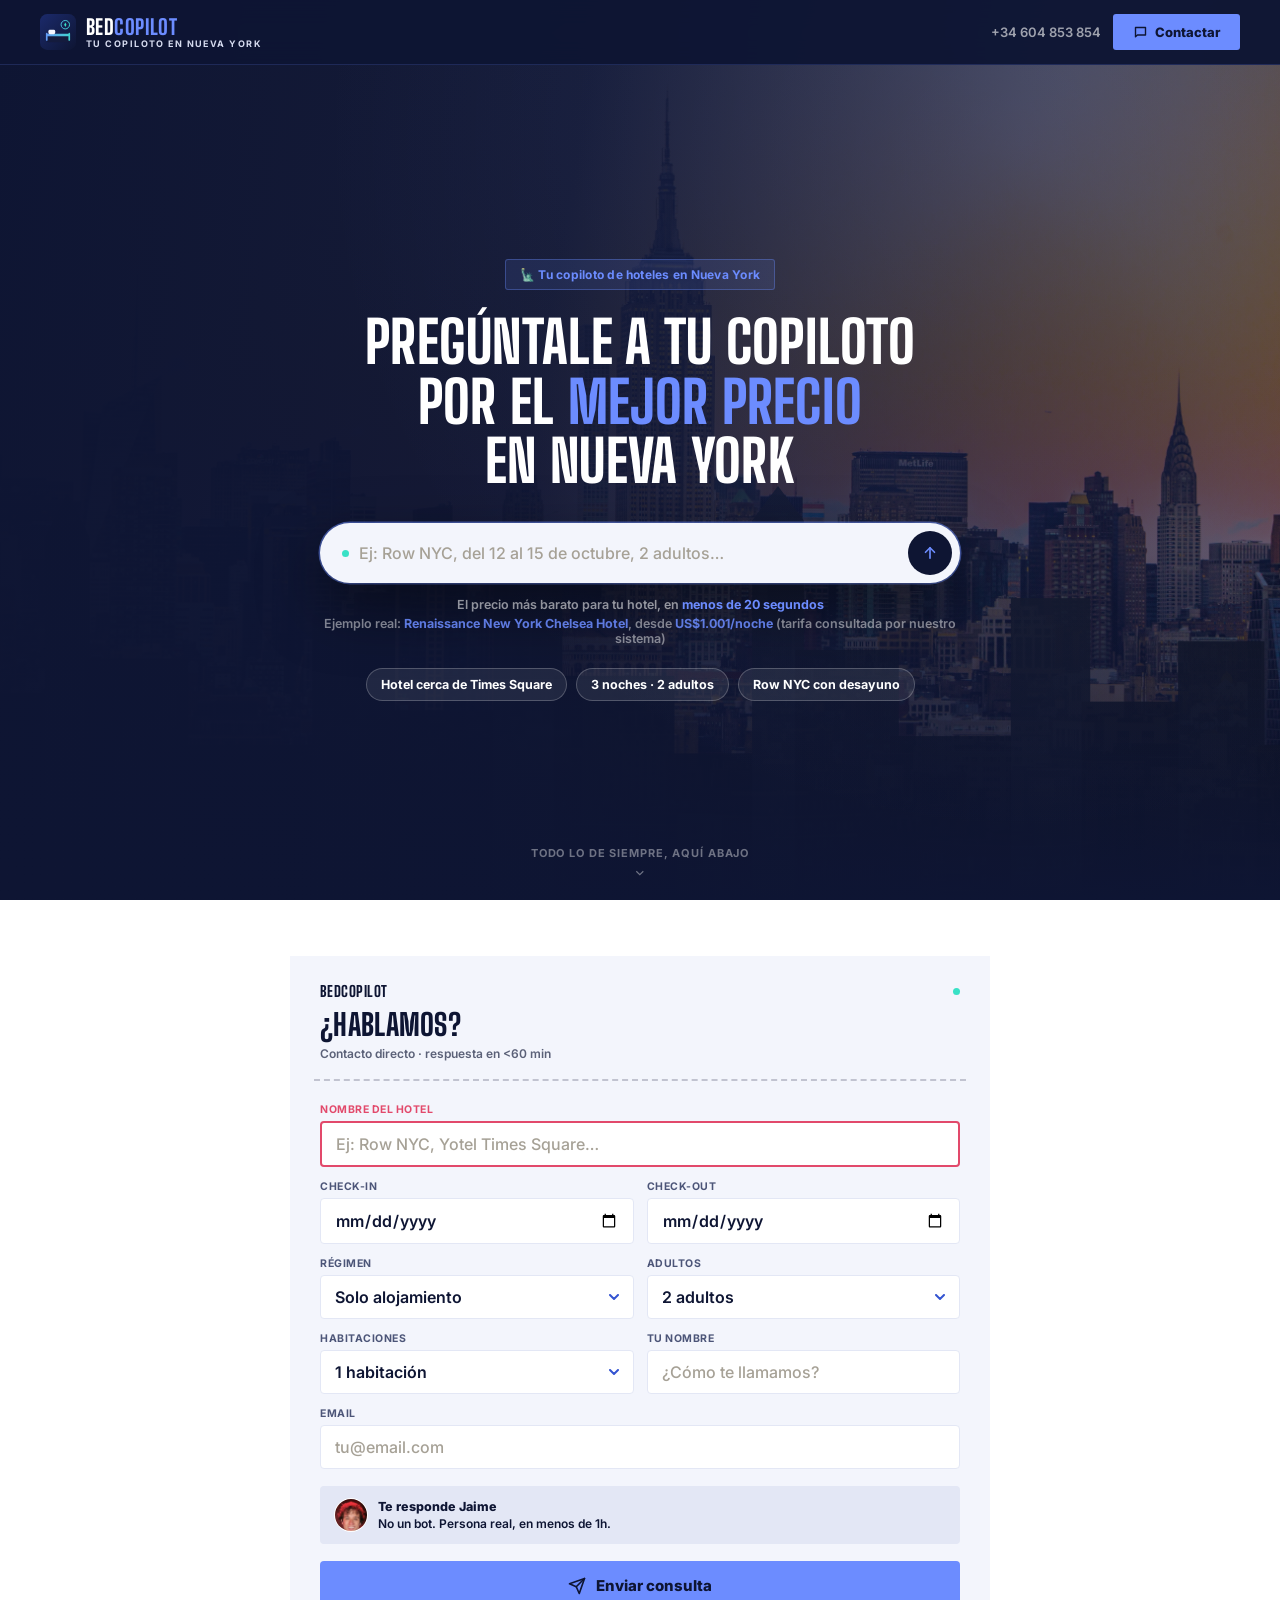
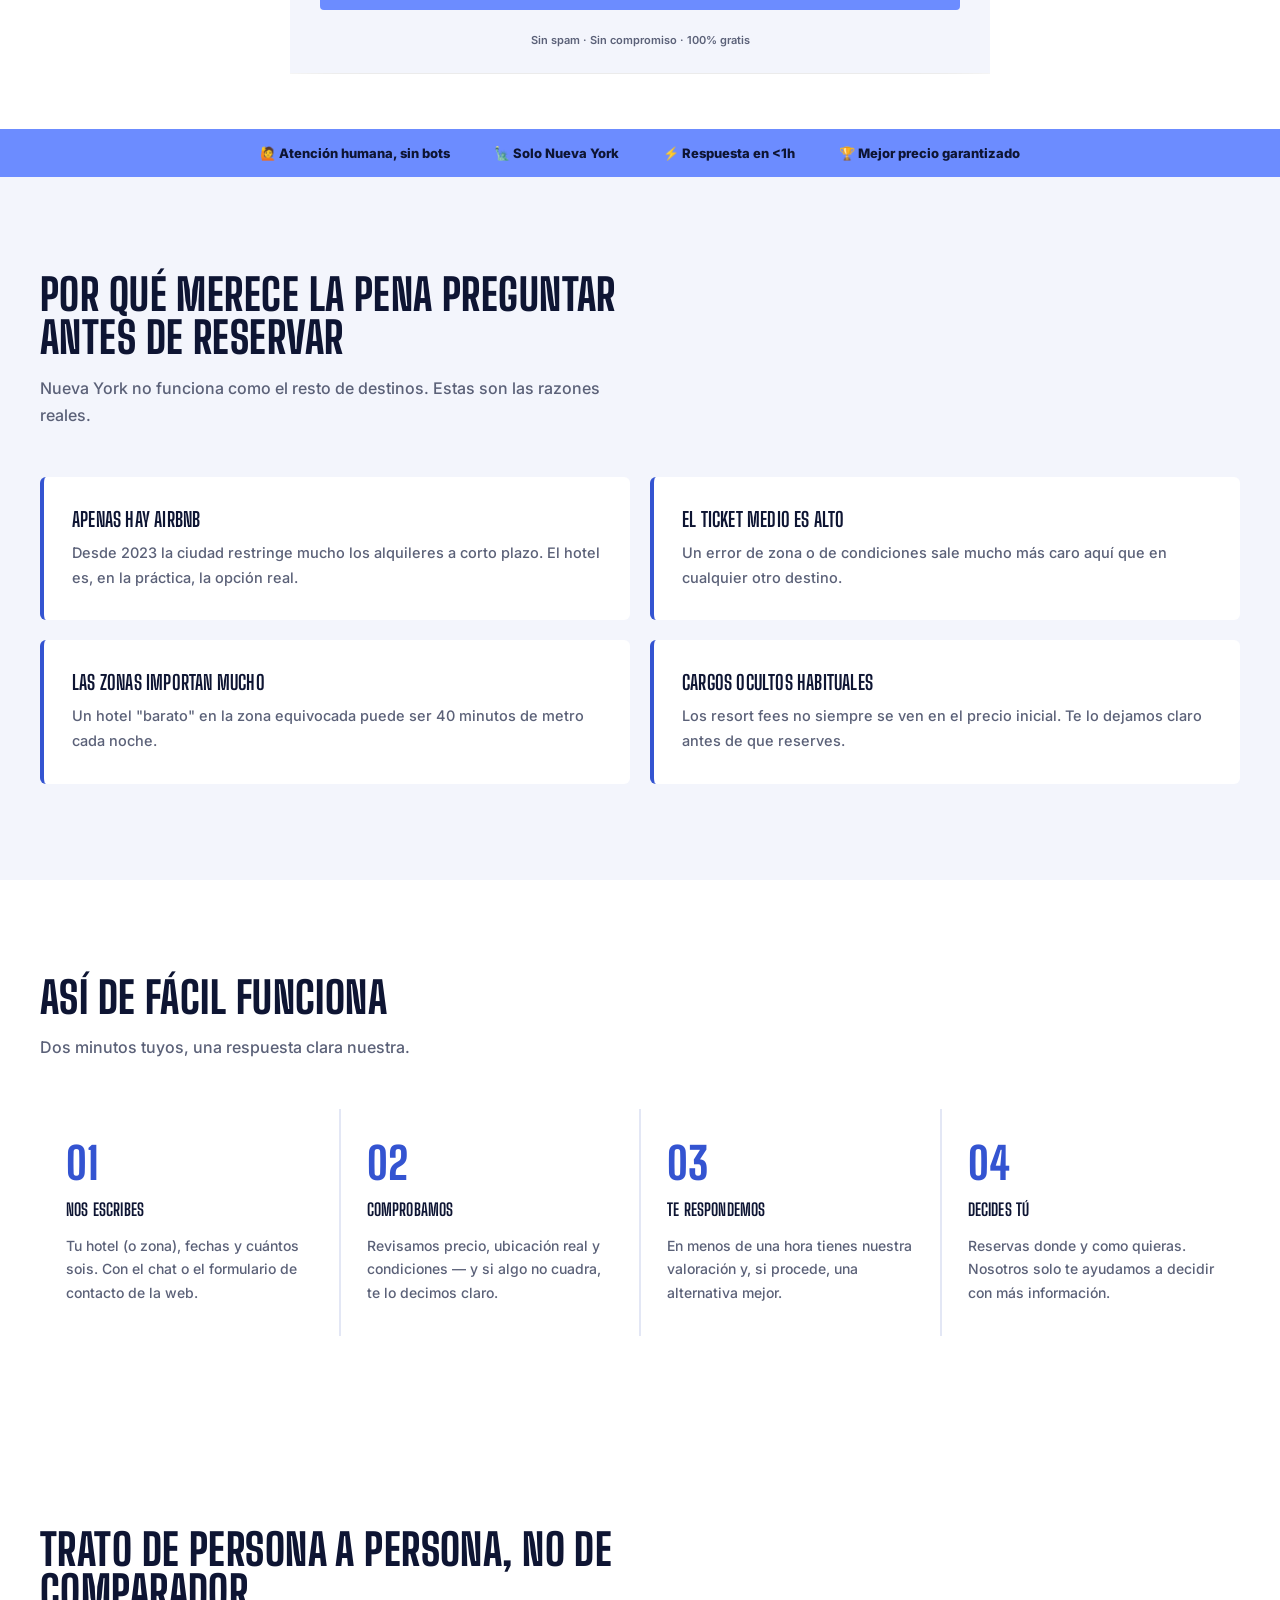
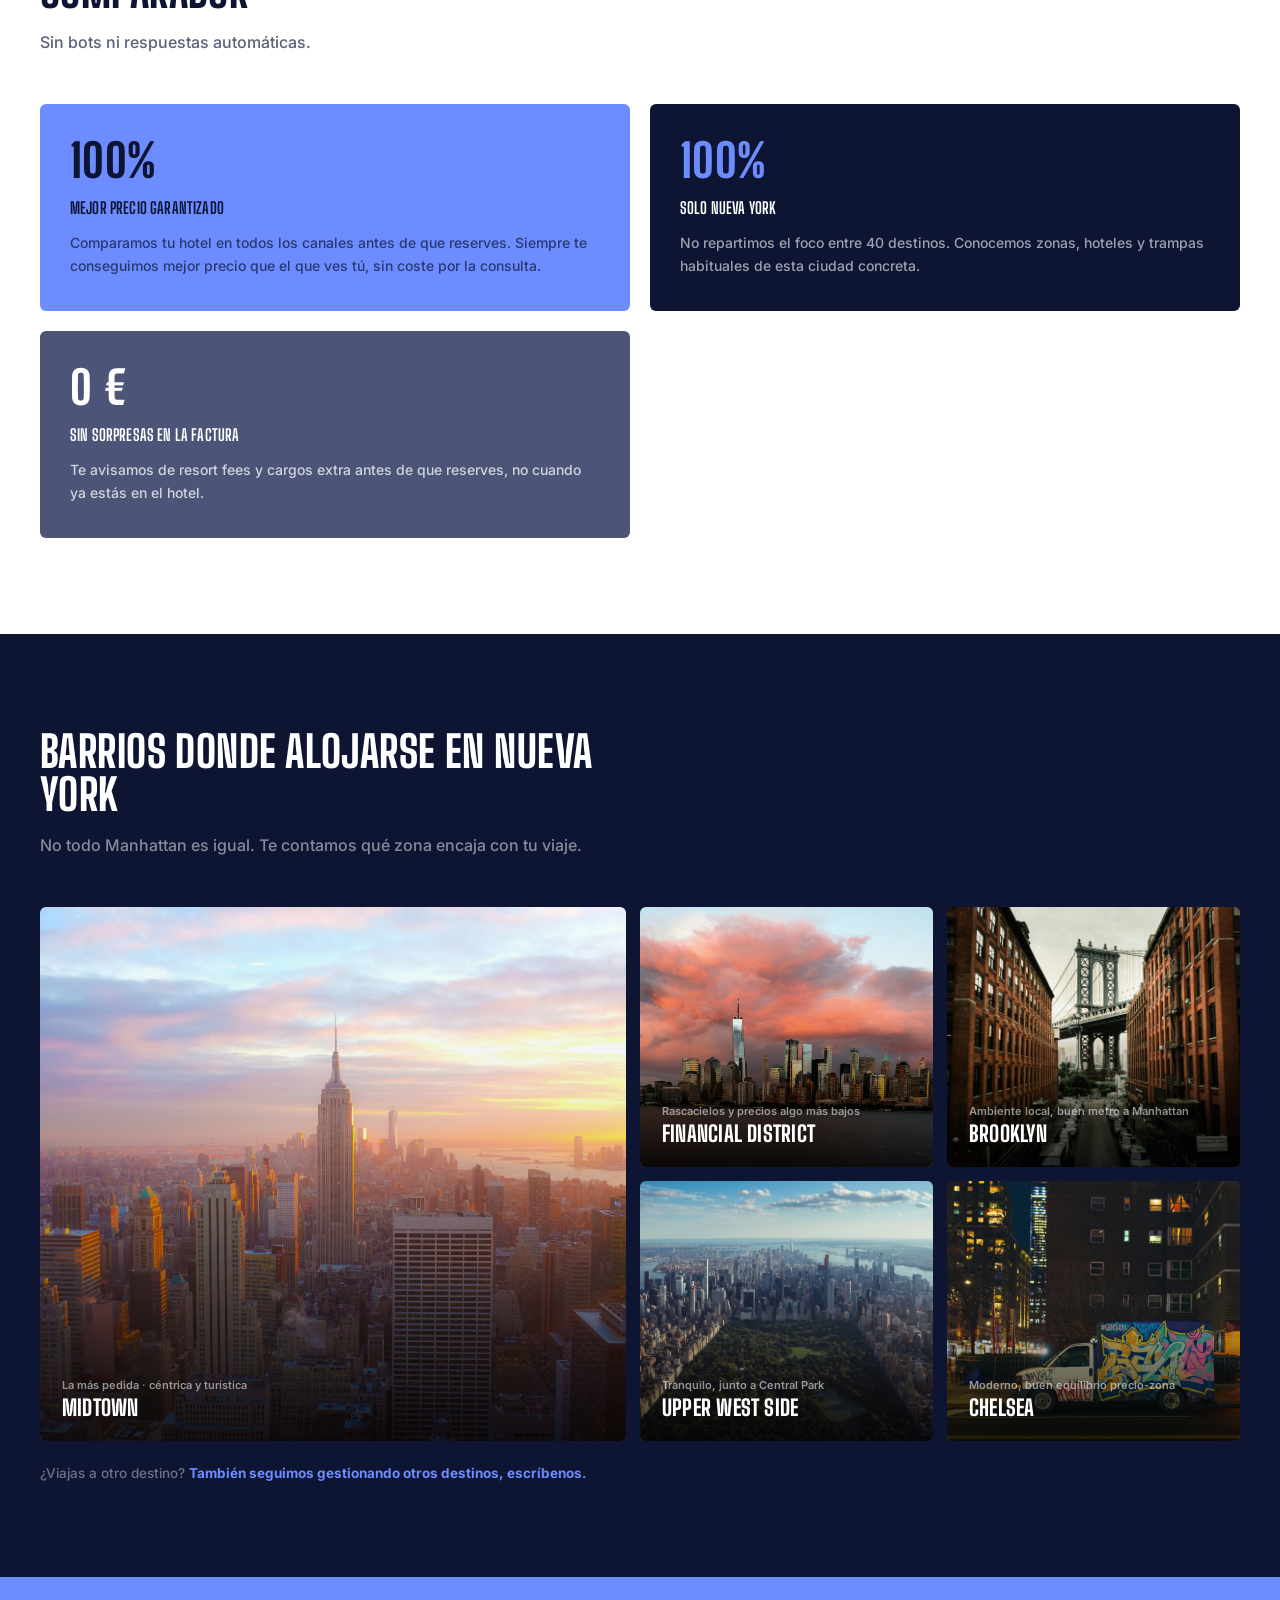
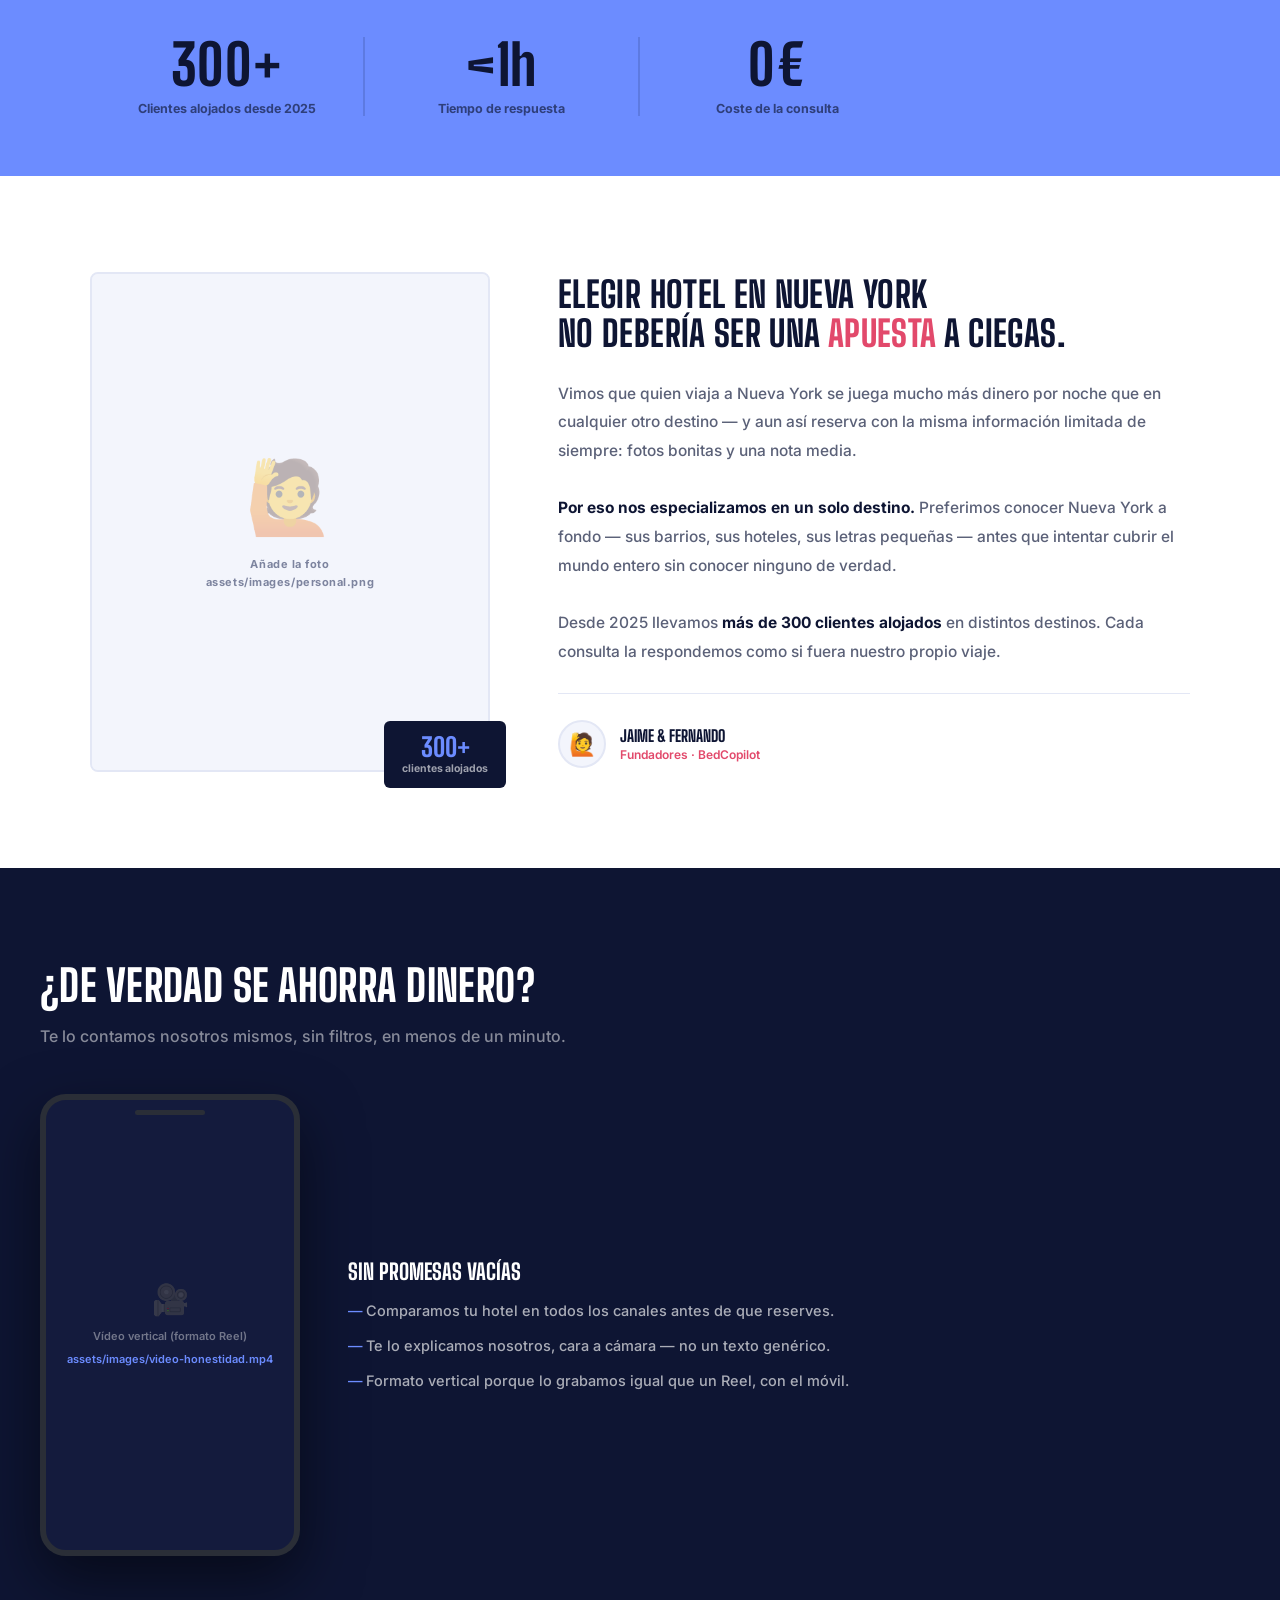
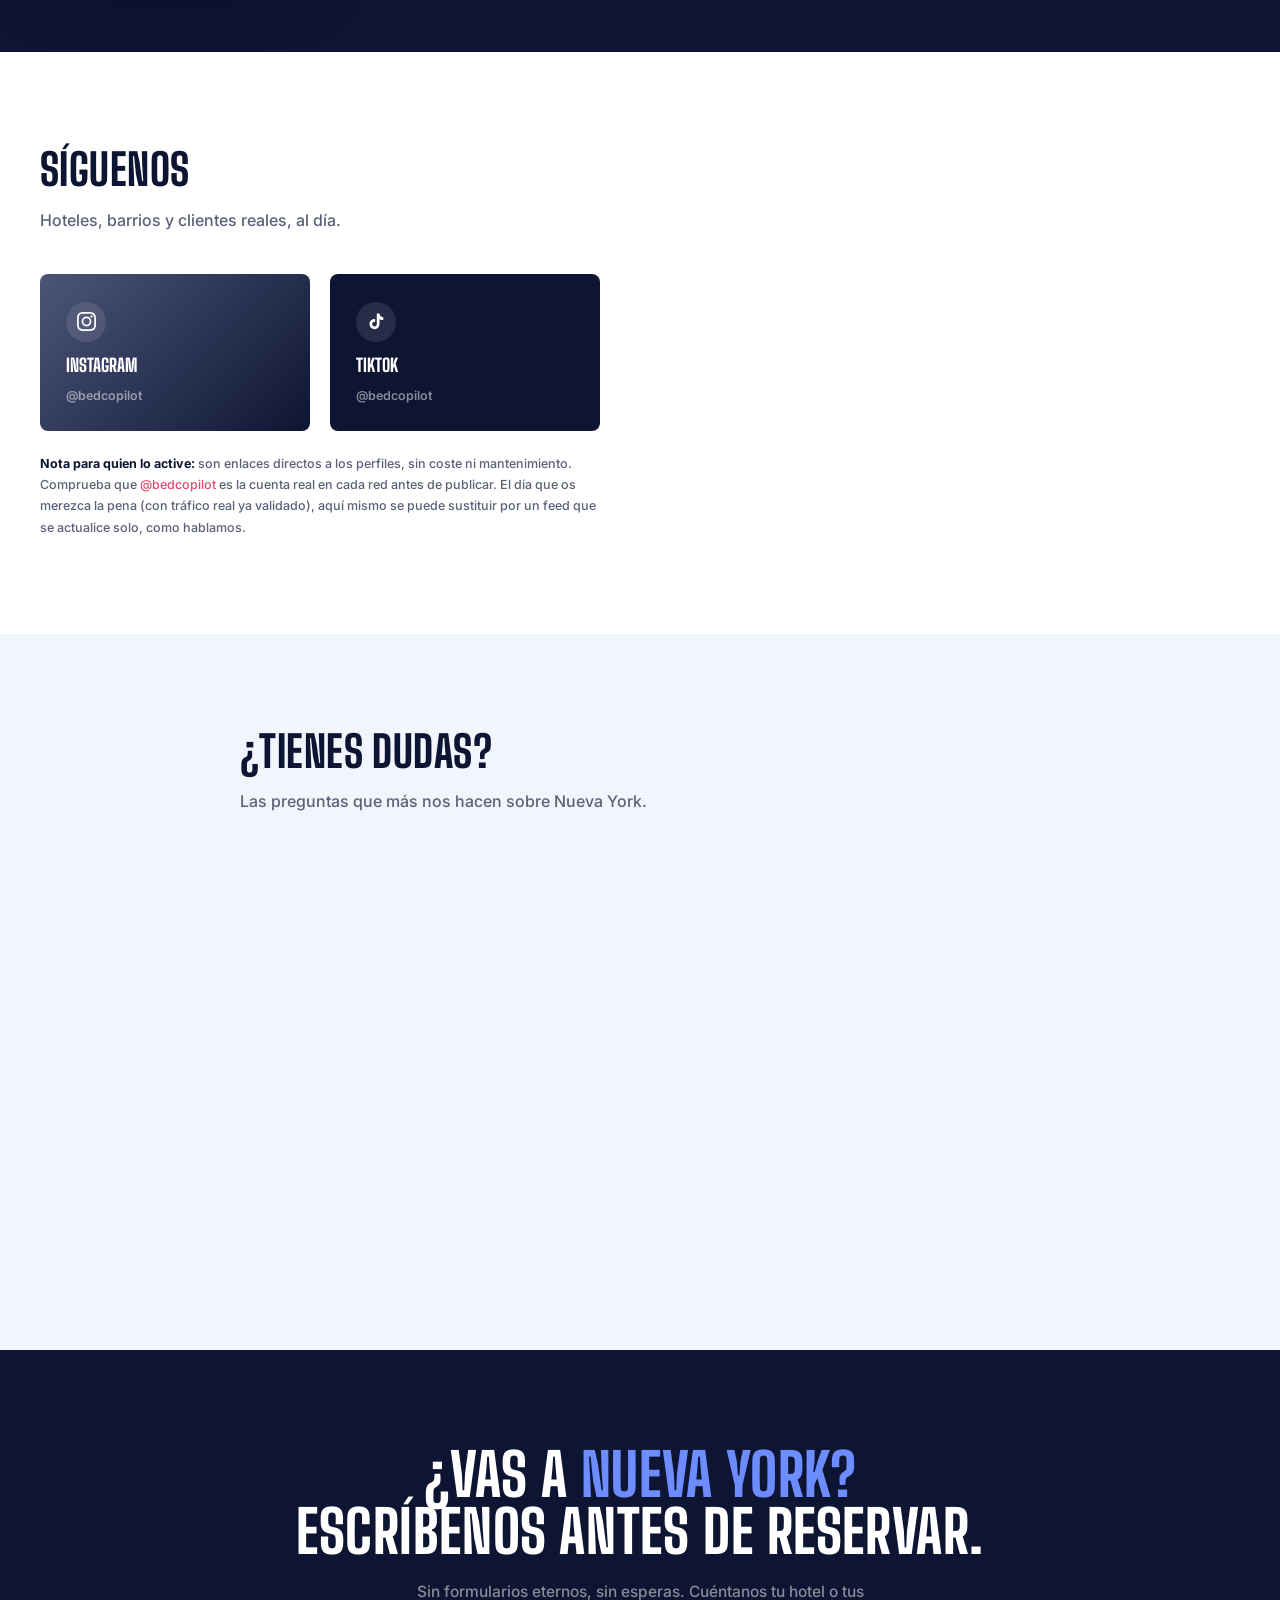
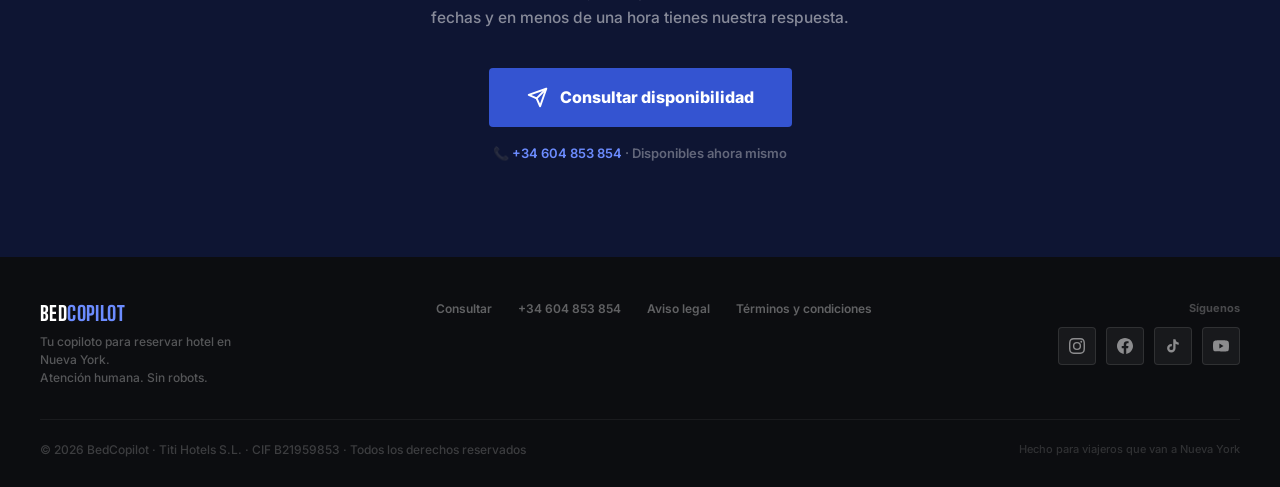
==== commit 3b290bce: "Quitar testimonios de otros destinos y descuento de Holafly Contradecian directamente el posicionami" ====
--- a/index.html
+++ b/index.html
@@ -877,7 +877,6 @@
       <div class="perk-card pk-taxi"><div class="perk-big">100%</div><div class="perk-title">Mejor precio garantizado</div><div class="perk-desc">Comparamos tu hotel en todos los canales antes de que reserves. Siempre te conseguimos mejor precio que el que ves tú, sin coste por la consulta.</div></div>
       <div class="perk-card pk-ink"><div class="perk-big">100%</div><div class="perk-title">Solo Nueva York</div><div class="perk-desc">No repartimos el foco entre 40 destinos. Conocemos zonas, hoteles y trampas habituales de esta ciudad concreta.</div></div>
       <div class="perk-card pk-steel"><div class="perk-big">0 €</div><div class="perk-title">Sin sorpresas en la factura</div><div class="perk-desc">Te avisamos de resort fees y cargos extra antes de que reserves, no cuando ya estás en el hotel.</div></div>
-      <div class="perk-card pk-paper"><div class="perk-big">-5%</div><div class="perk-title">SIM con Holafly</div><div class="perk-desc">Datos ilimitados en EEUU sin sorpresas en la factura, con tu descuento exclusivo al reservar.</div></div>
     </div>
   </div>
 </section>
@@ -927,21 +926,9 @@
   <div class="numbers-grid">
     <div class="number-item"><div class="number-big">300+</div><div class="number-label">Clientes alojados desde 2025</div></div>
     <div class="number-item"><div class="number-big">&lt;1h</div><div class="number-label">Tiempo de respuesta</div></div>
-    <div class="number-item"><div class="number-big">-5%</div><div class="number-label">Descuento en Holafly</div></div>
     <div class="number-item"><div class="number-big">0€</div><div class="number-label">Coste de la consulta</div></div>
   </div>
 </div>
-
-<section class="section">
-  <div class="section-inner">
-    <h2 class="sec-h2">Viajeros que ya confiaron en nosotros</h2>
-    <div class="testi-grid">
-      <div class="testi-card"><div class="testi-stars">★★★★★</div><div class="testi-text">"Me ahorraron más de 200€ en el hotel de Las Vegas y encima me consiguieron descuento en la visita al Gran Cañón."</div><div class="testi-author"><div class="testi-name">María G.</div><div class="testi-trip">Las Vegas · 2024</div></div></div>
-      <div class="testi-card"><div class="testi-stars">★★★★★</div><div class="testi-text">"Luna de miel organizada en 48h. Nos dieron tres opciones ya listas para confirmar, sin estrés ninguno."</div><div class="testi-author"><div class="testi-name">Carlos & Andrea</div><div class="testi-trip">Maldivas · 2024</div></div></div>
-      <div class="testi-card"><div class="testi-stars">★★★★★</div><div class="testi-text">"Viaje de 12 personas para la Champions. Gestionaron todos los hoteles sin un solo problema."</div><div class="testi-author"><div class="testi-name">Javi M.</div><div class="testi-trip">Londres · 2024</div></div></div>
-    </div>
-  </div>
-</section>
 
 <section class="section founder-section">
   <div class="founder-inner">
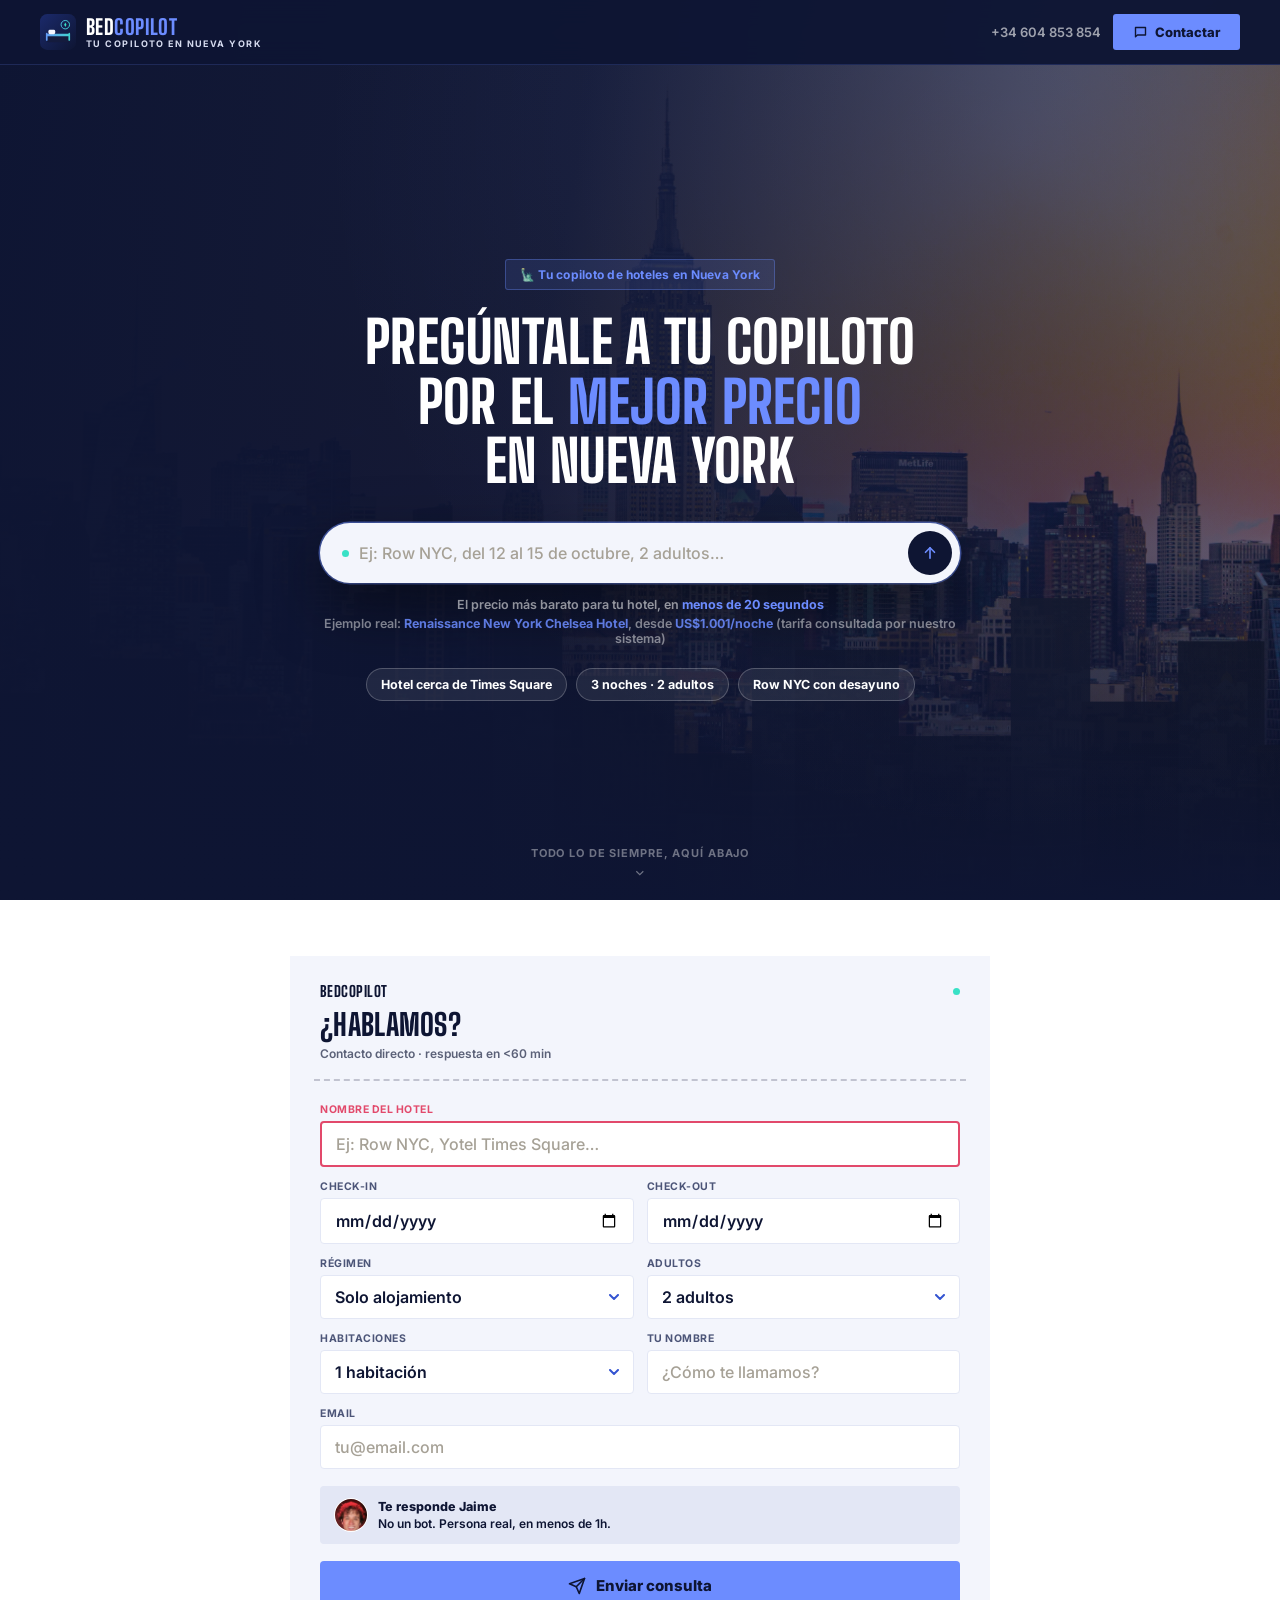
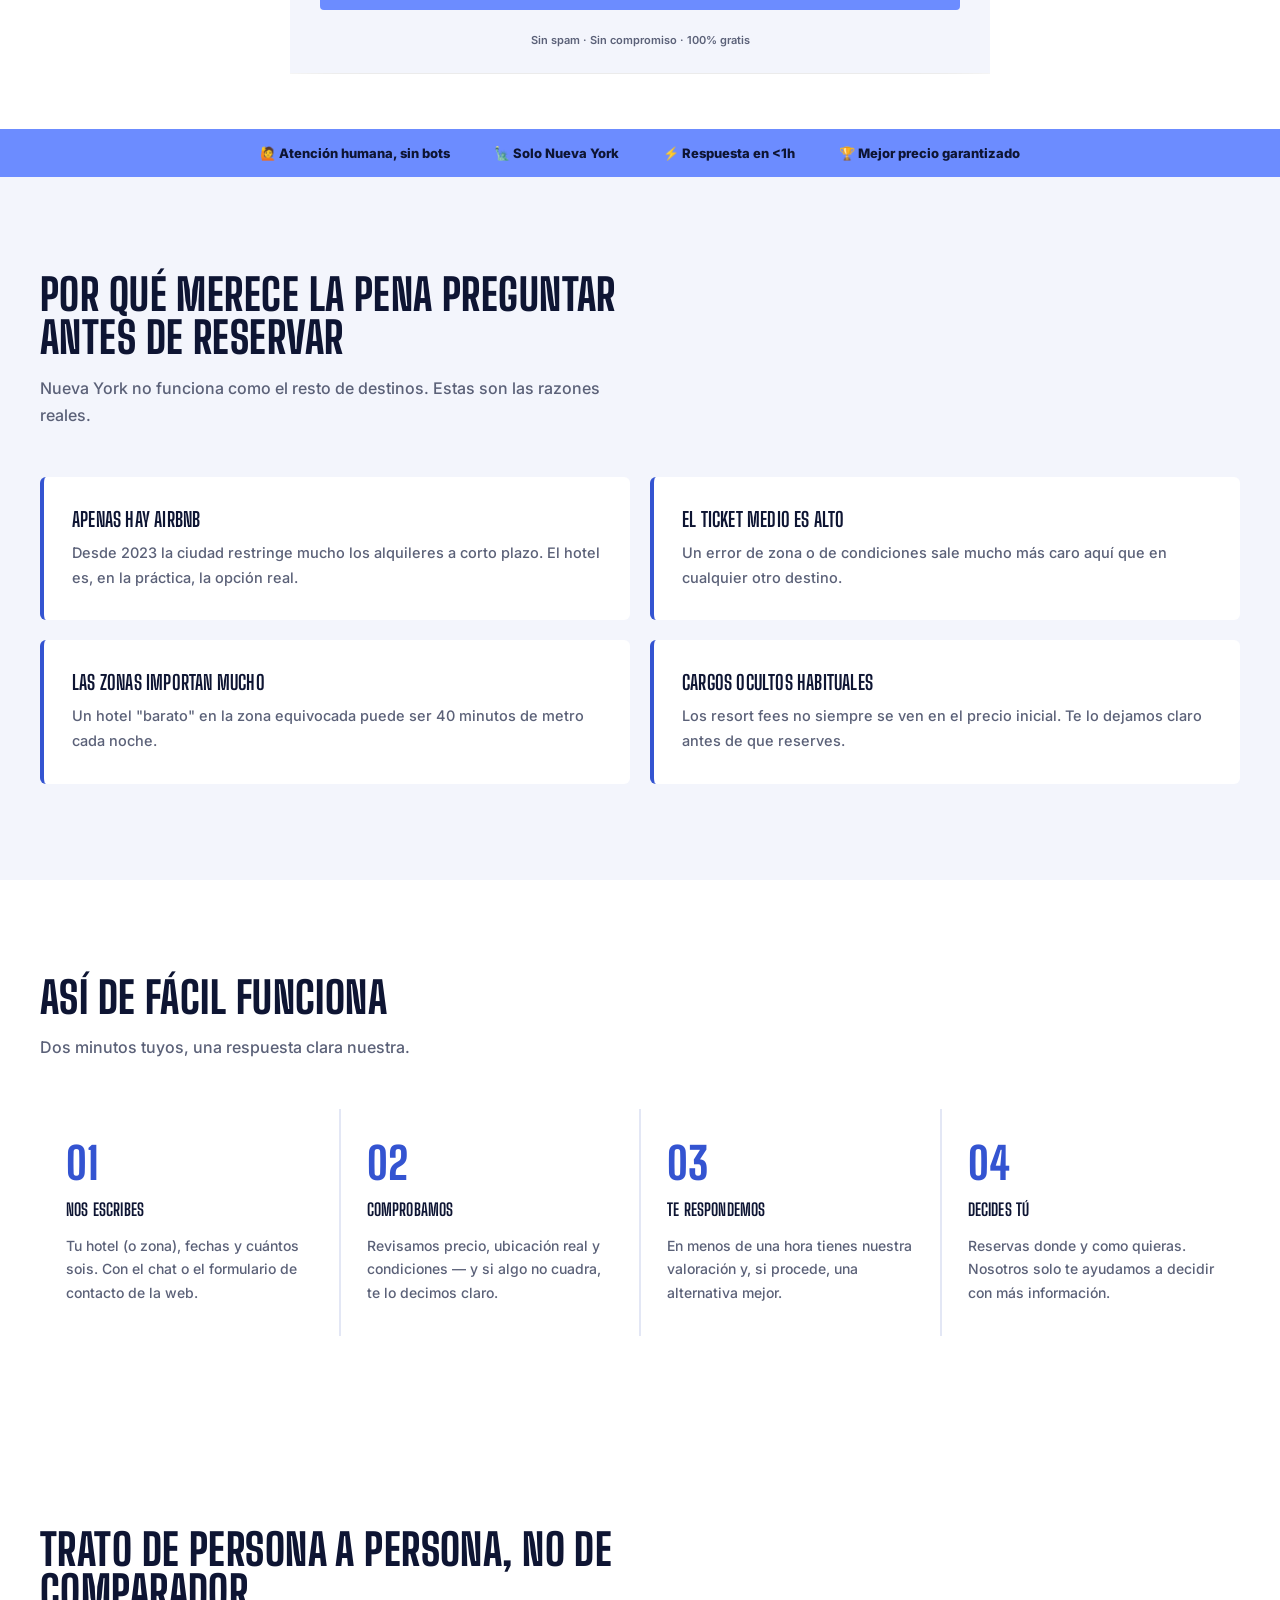
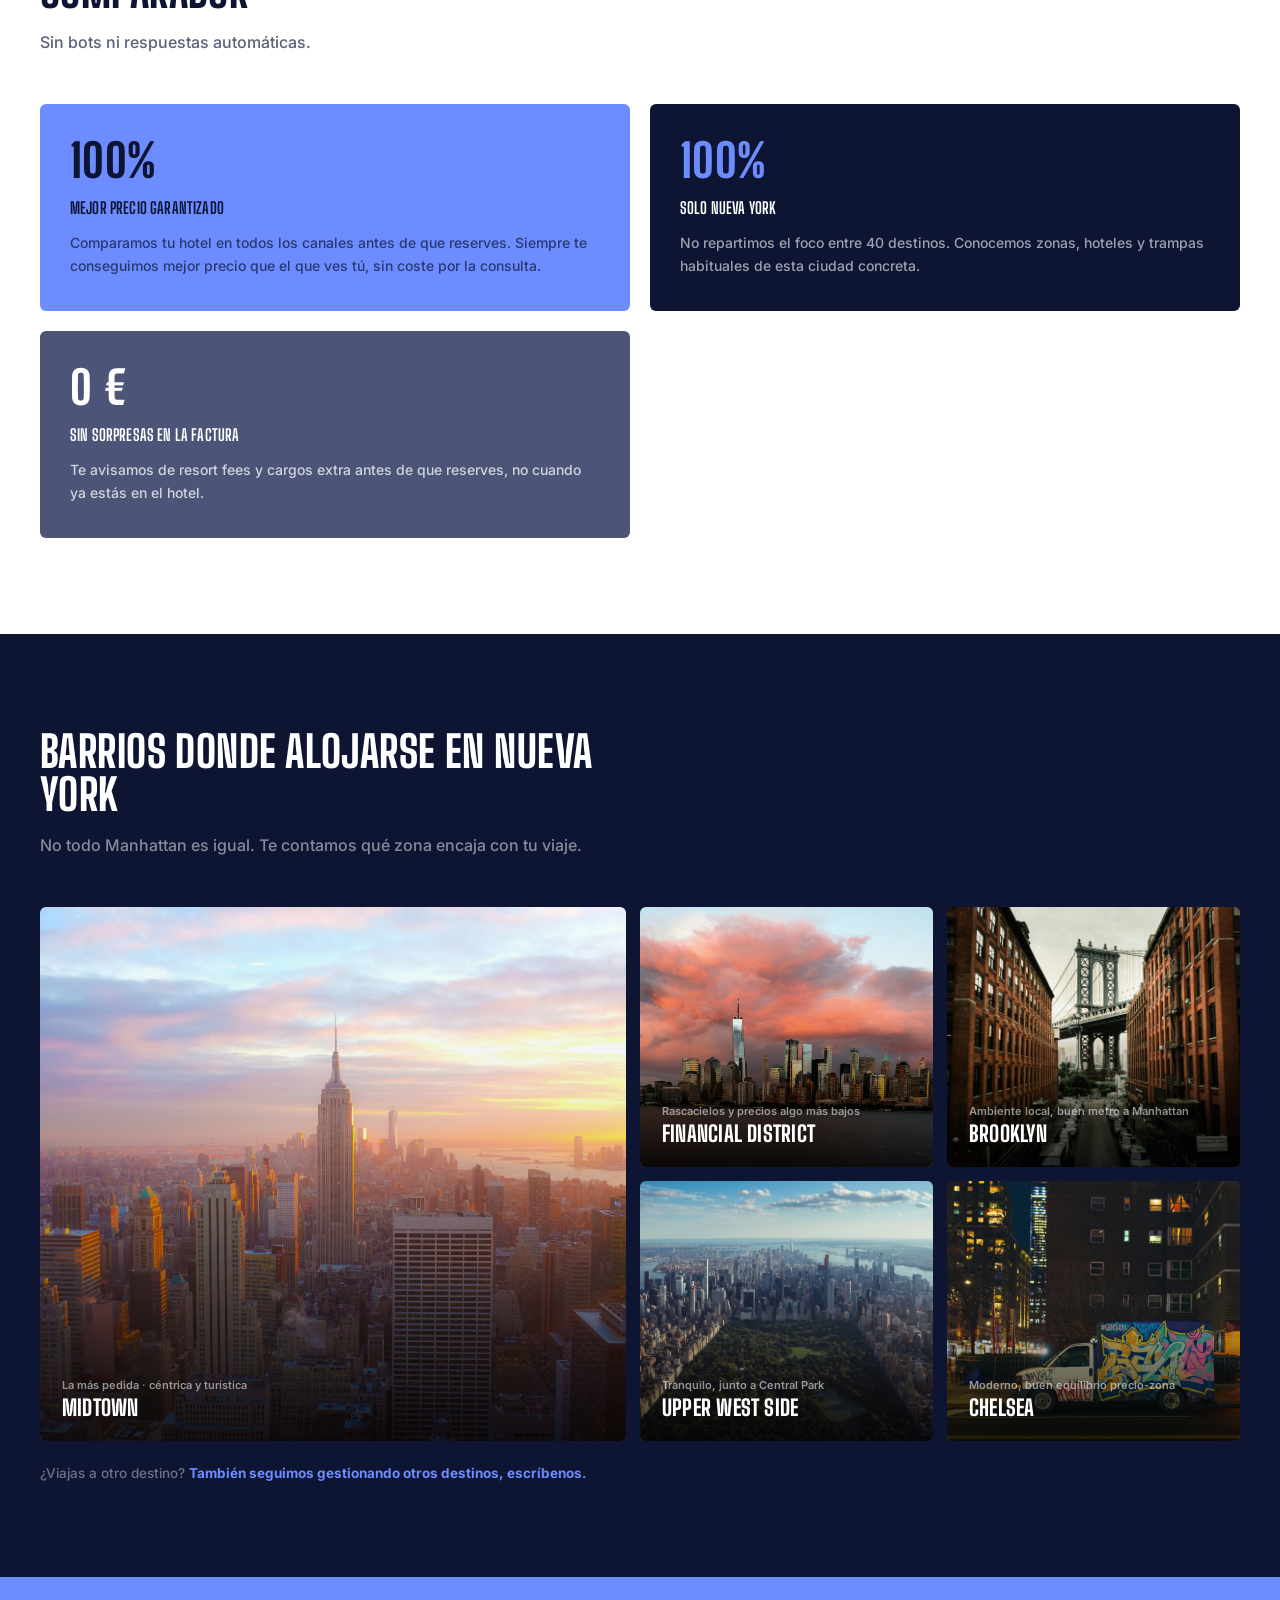
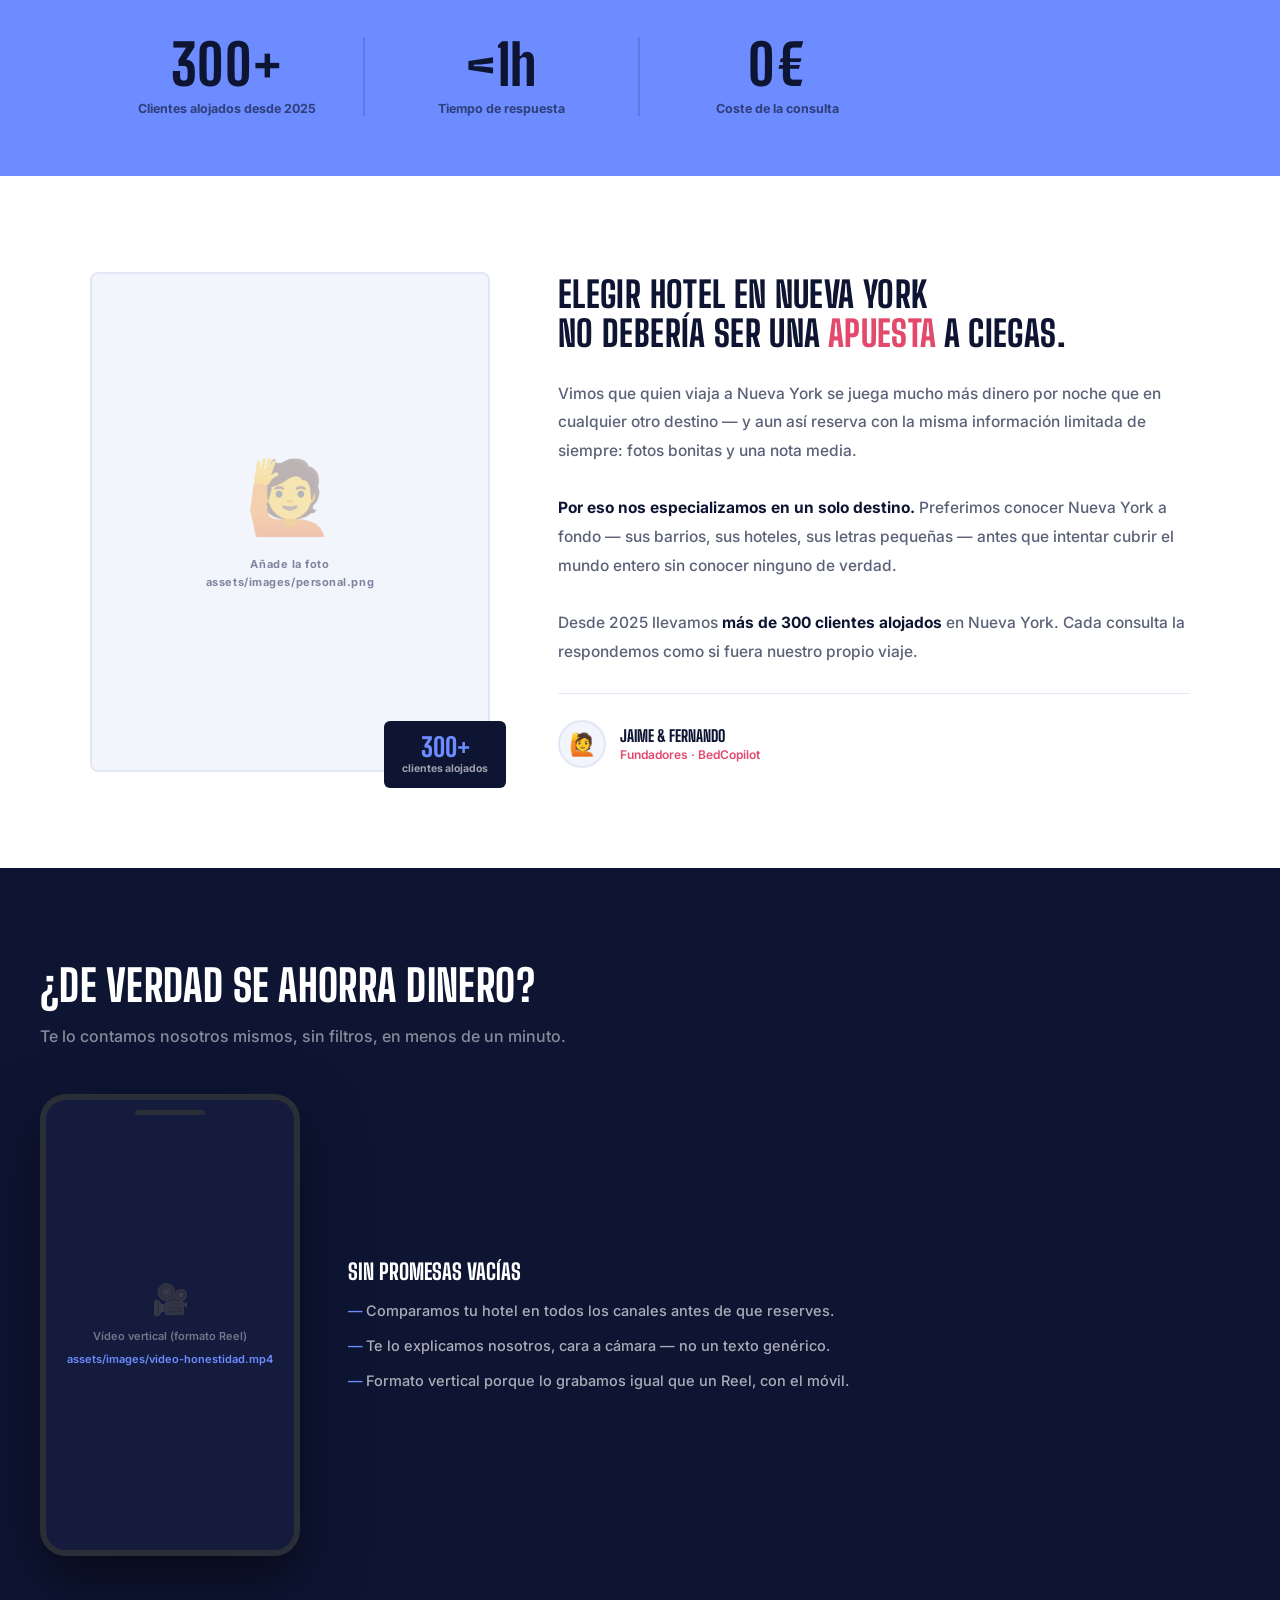
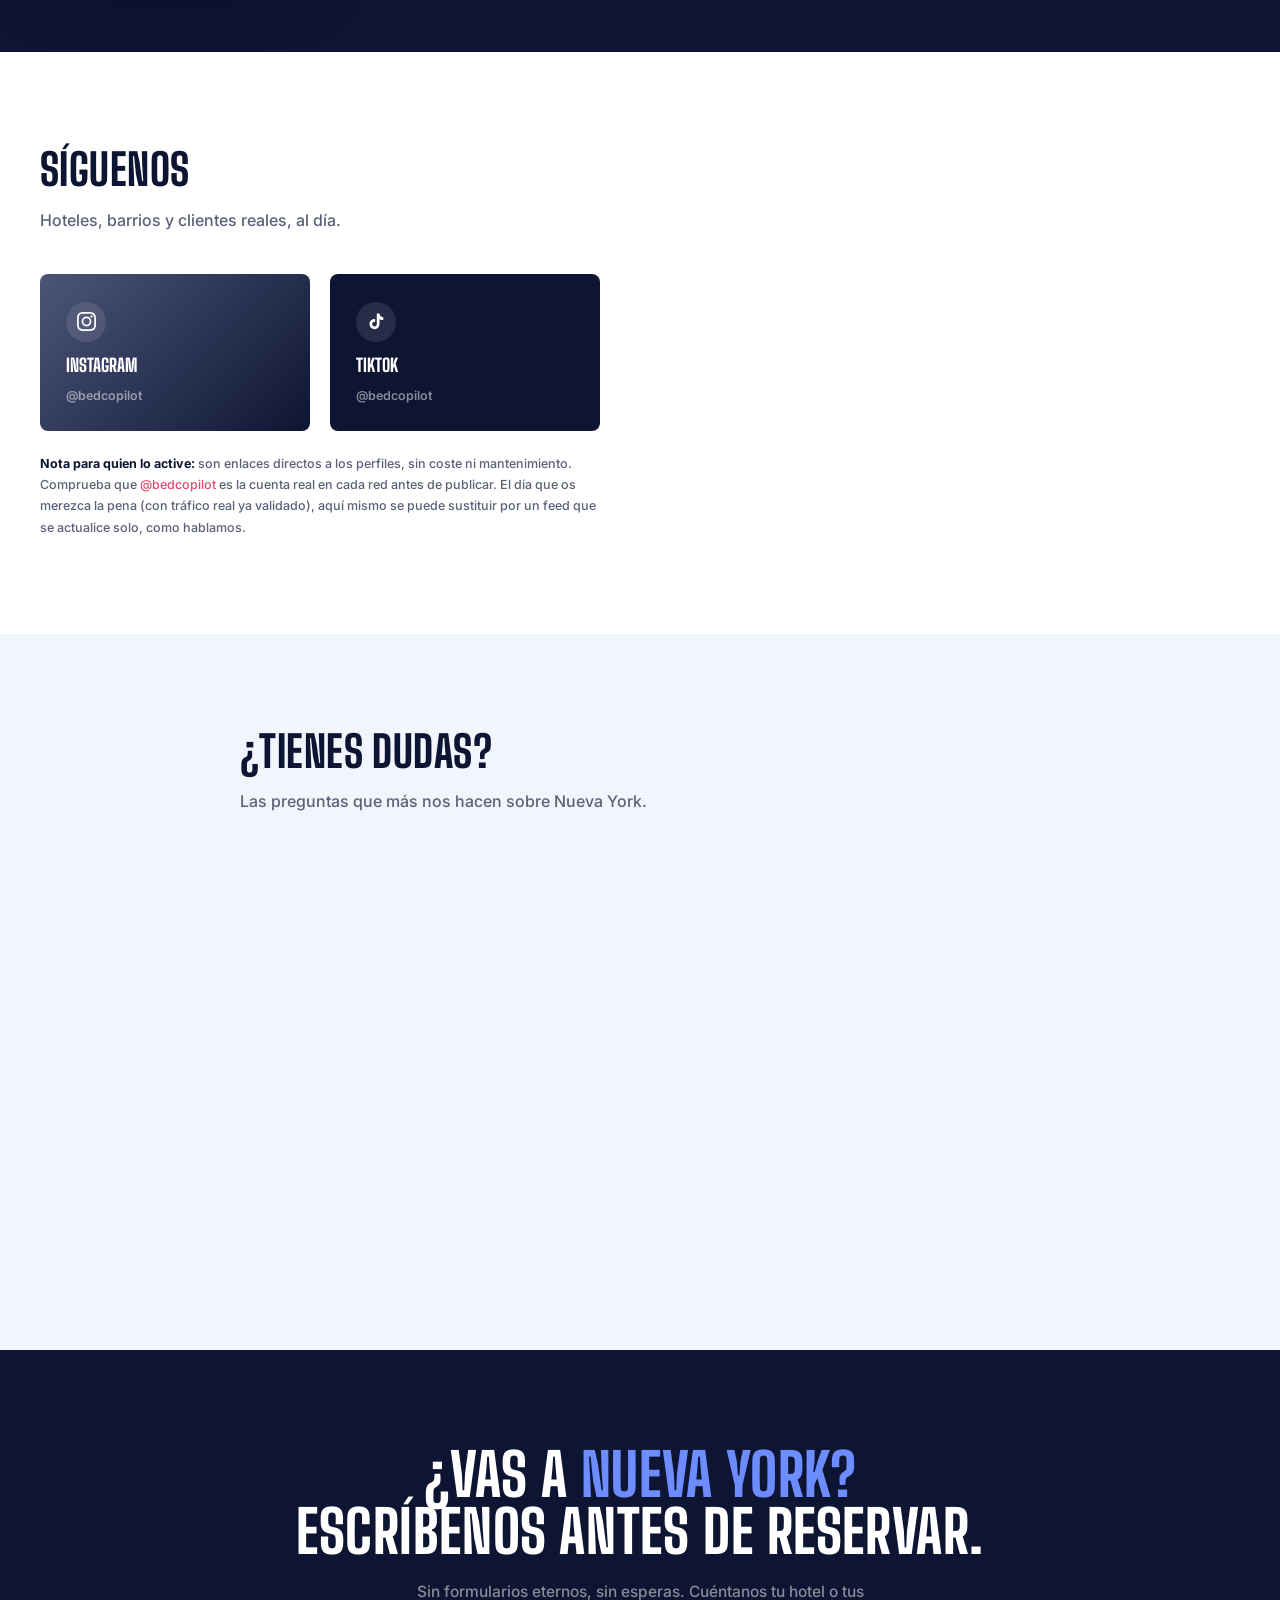
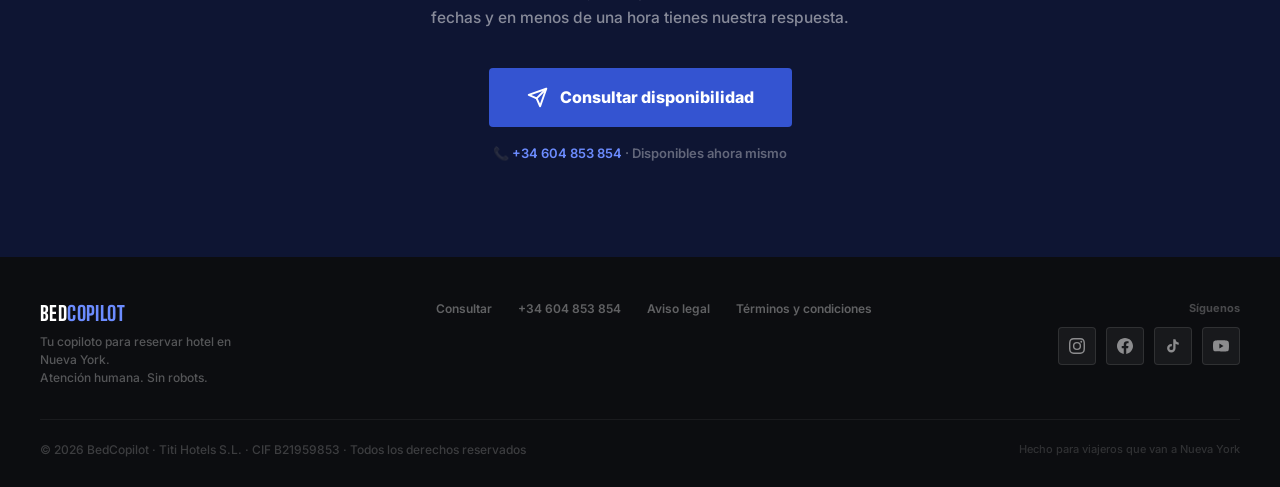
==== commit 8f040673: "Corregir texto de fundadores + redirigir titihotels.com a bedcopilot.com - 'en distintos destinos' -" ====
--- a/index.html
+++ b/index.html
@@ -1,6 +1,14 @@
 <!DOCTYPE html>
 <html lang="es">
 <head>
+<script>
+  // titihotels.com sirve el mismo sitio (dominio antiguo, ya migrado a
+  // bedcopilot.com) - se redirige al instante, antes de cargar nada mas,
+  // para que nadie se quede navegando la marca vieja por error.
+  if (/(^|\.)titihotels\.com$/.test(location.hostname)) {
+    location.replace('https://bedcopilot.com' + location.pathname + location.search + location.hash);
+  }
+</script>
 <meta charset="UTF-8">
 <meta name="viewport" content="width=device-width, initial-scale=1.0, viewport-fit=cover">
 <title>BedCopilot — Tu copiloto para reservar hotel en Nueva York</title>
@@ -955,7 +963,7 @@
         <br><br>
         <strong>Por eso nos especializamos en un solo destino.</strong> Preferimos conocer Nueva York a fondo — sus barrios, sus hoteles, sus letras pequeñas — antes que intentar cubrir el mundo entero sin conocer ninguno de verdad.
         <br><br>
-        Desde 2025 llevamos <strong>más de 300 clientes alojados</strong> en distintos destinos. Cada consulta la respondemos como si fuera nuestro propio viaje.
+        Desde 2025 llevamos <strong>más de 300 clientes alojados</strong> en Nueva York. Cada consulta la respondemos como si fuera nuestro propio viaje.
       </div>
       <div class="founder-sig">
         <div class="founder-sig-photo">
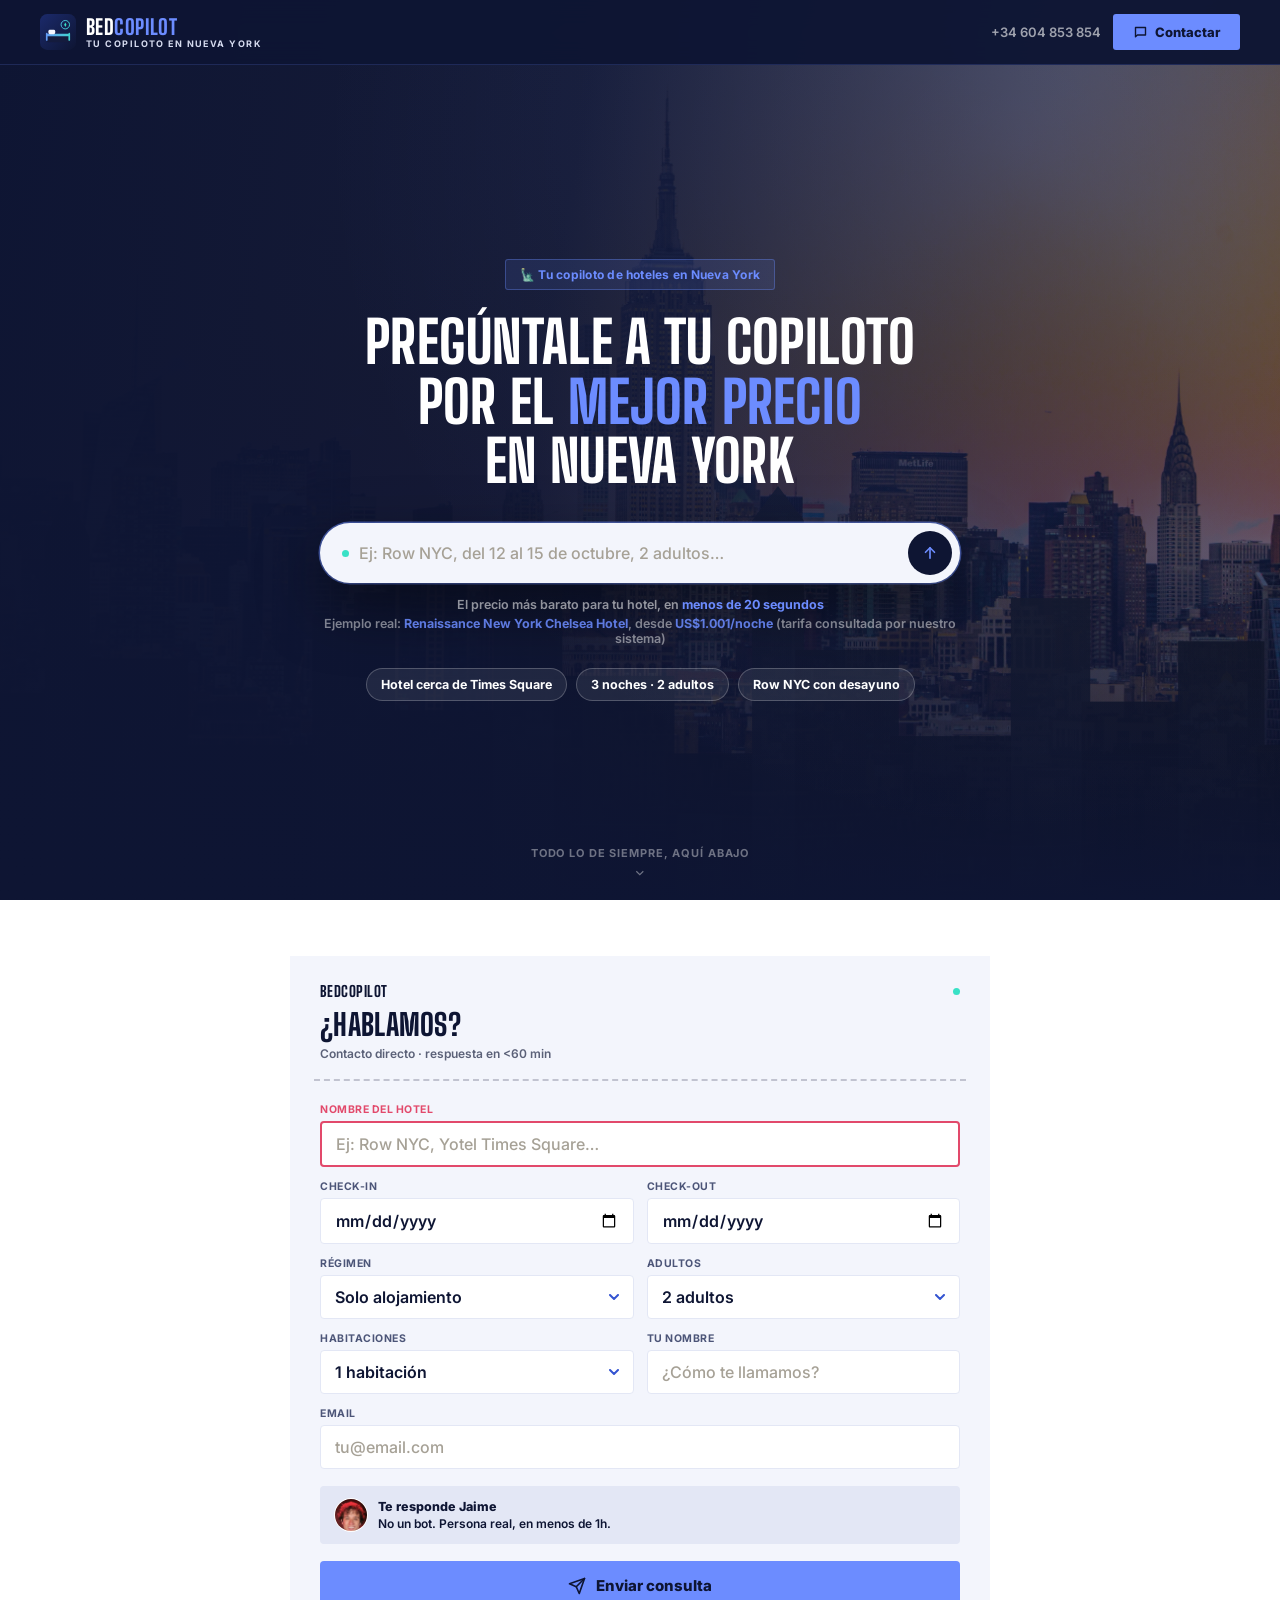
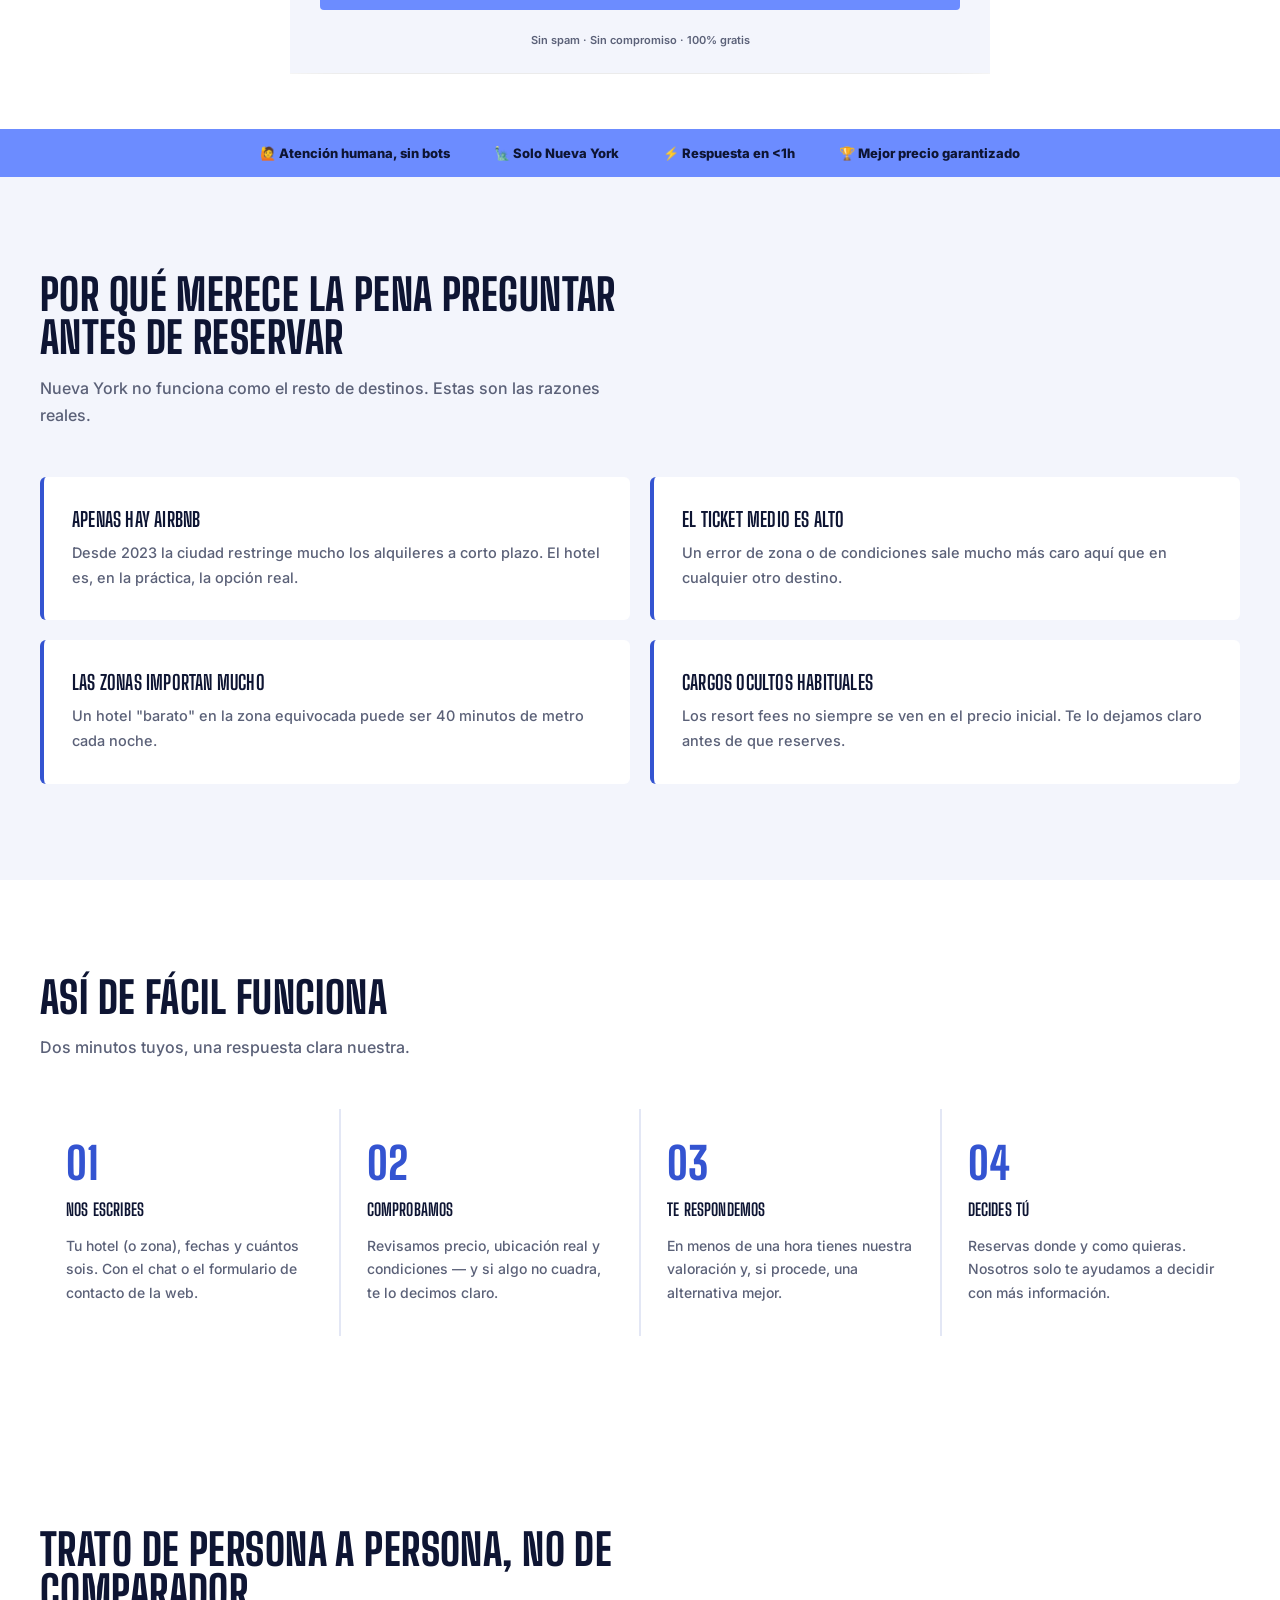
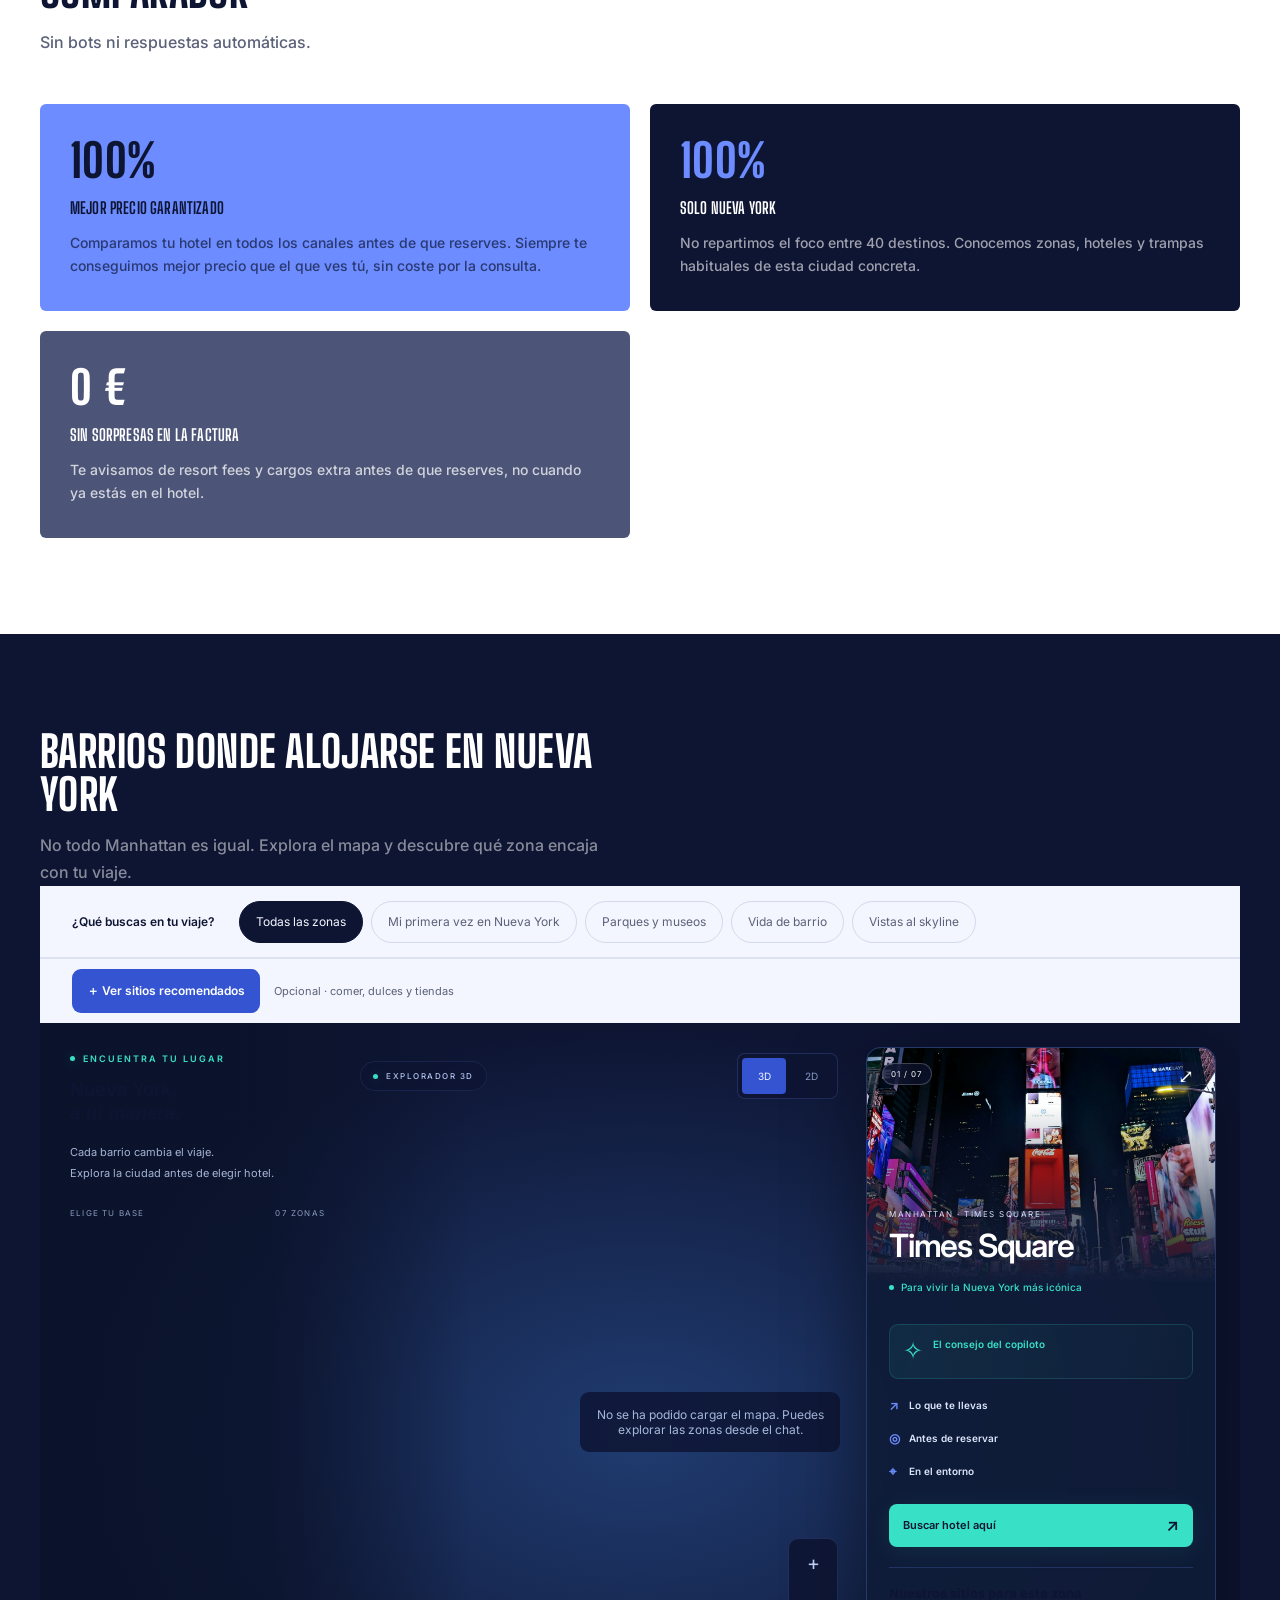
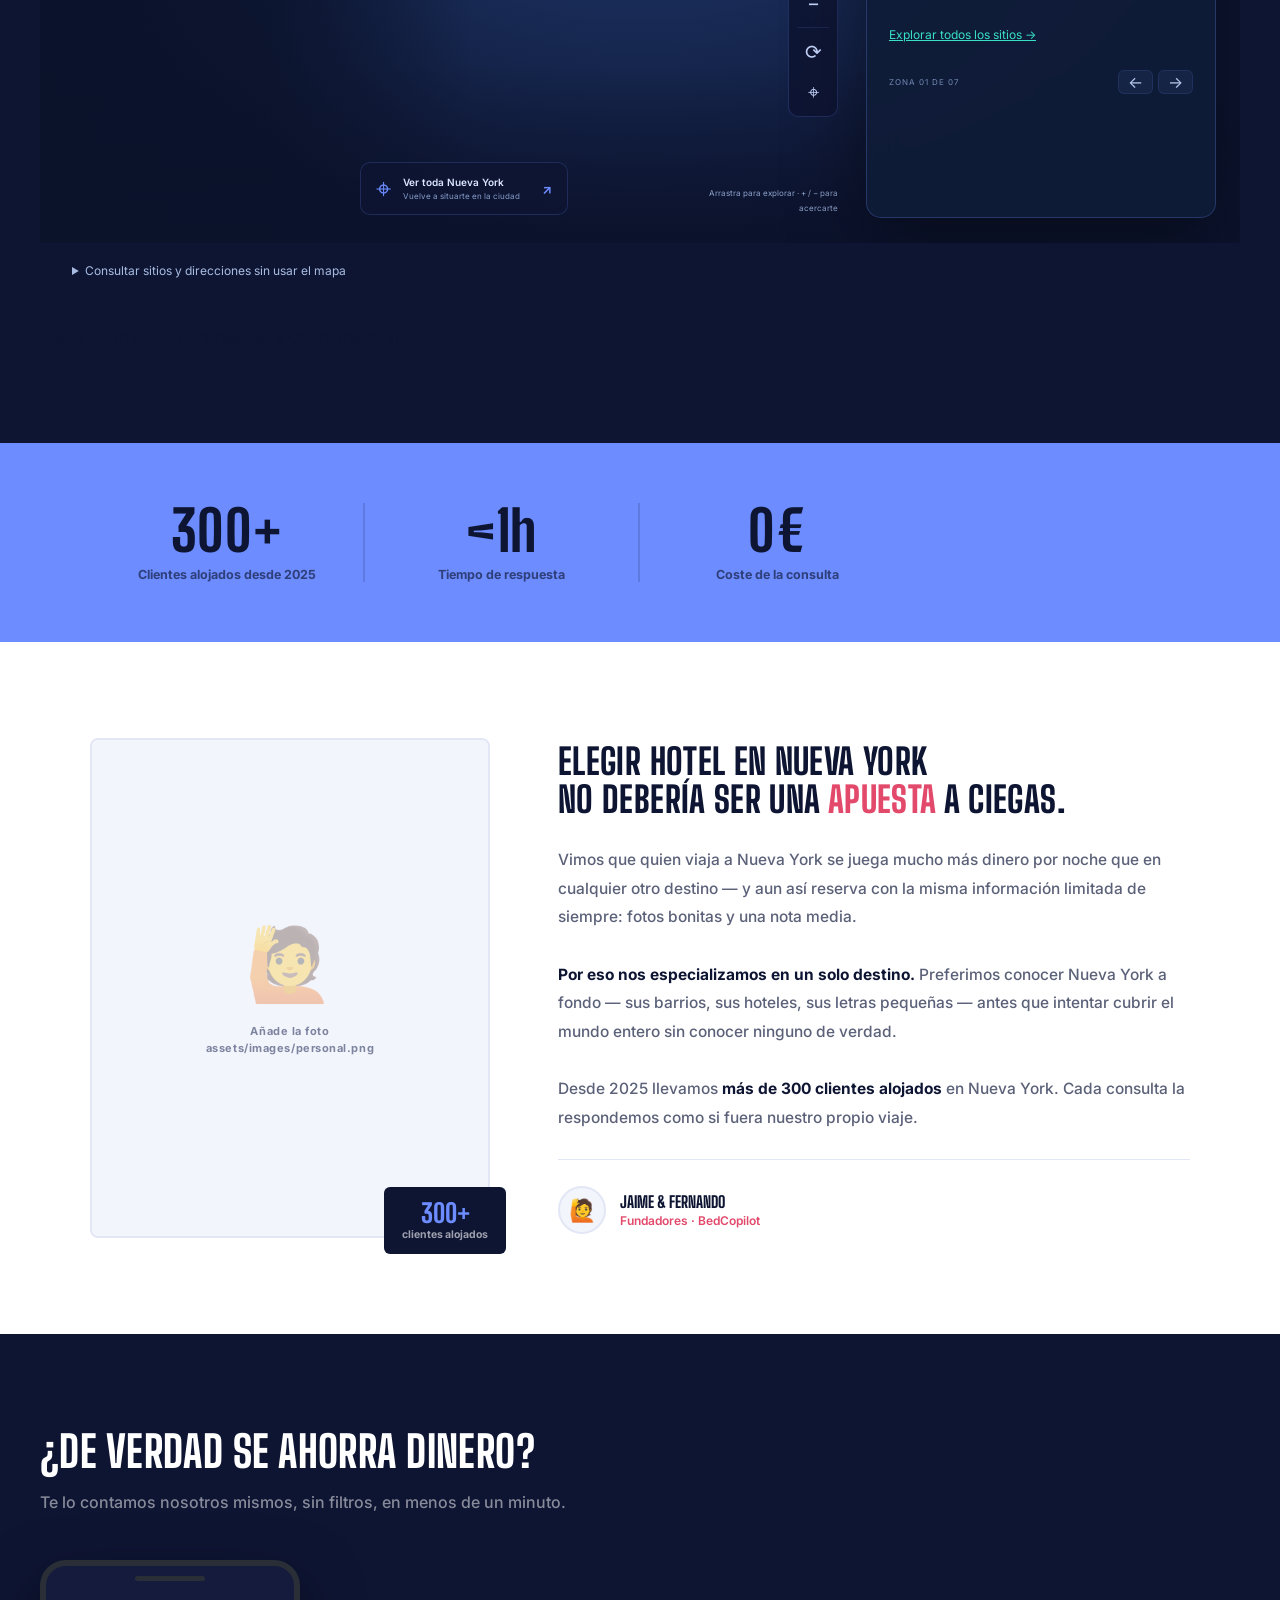
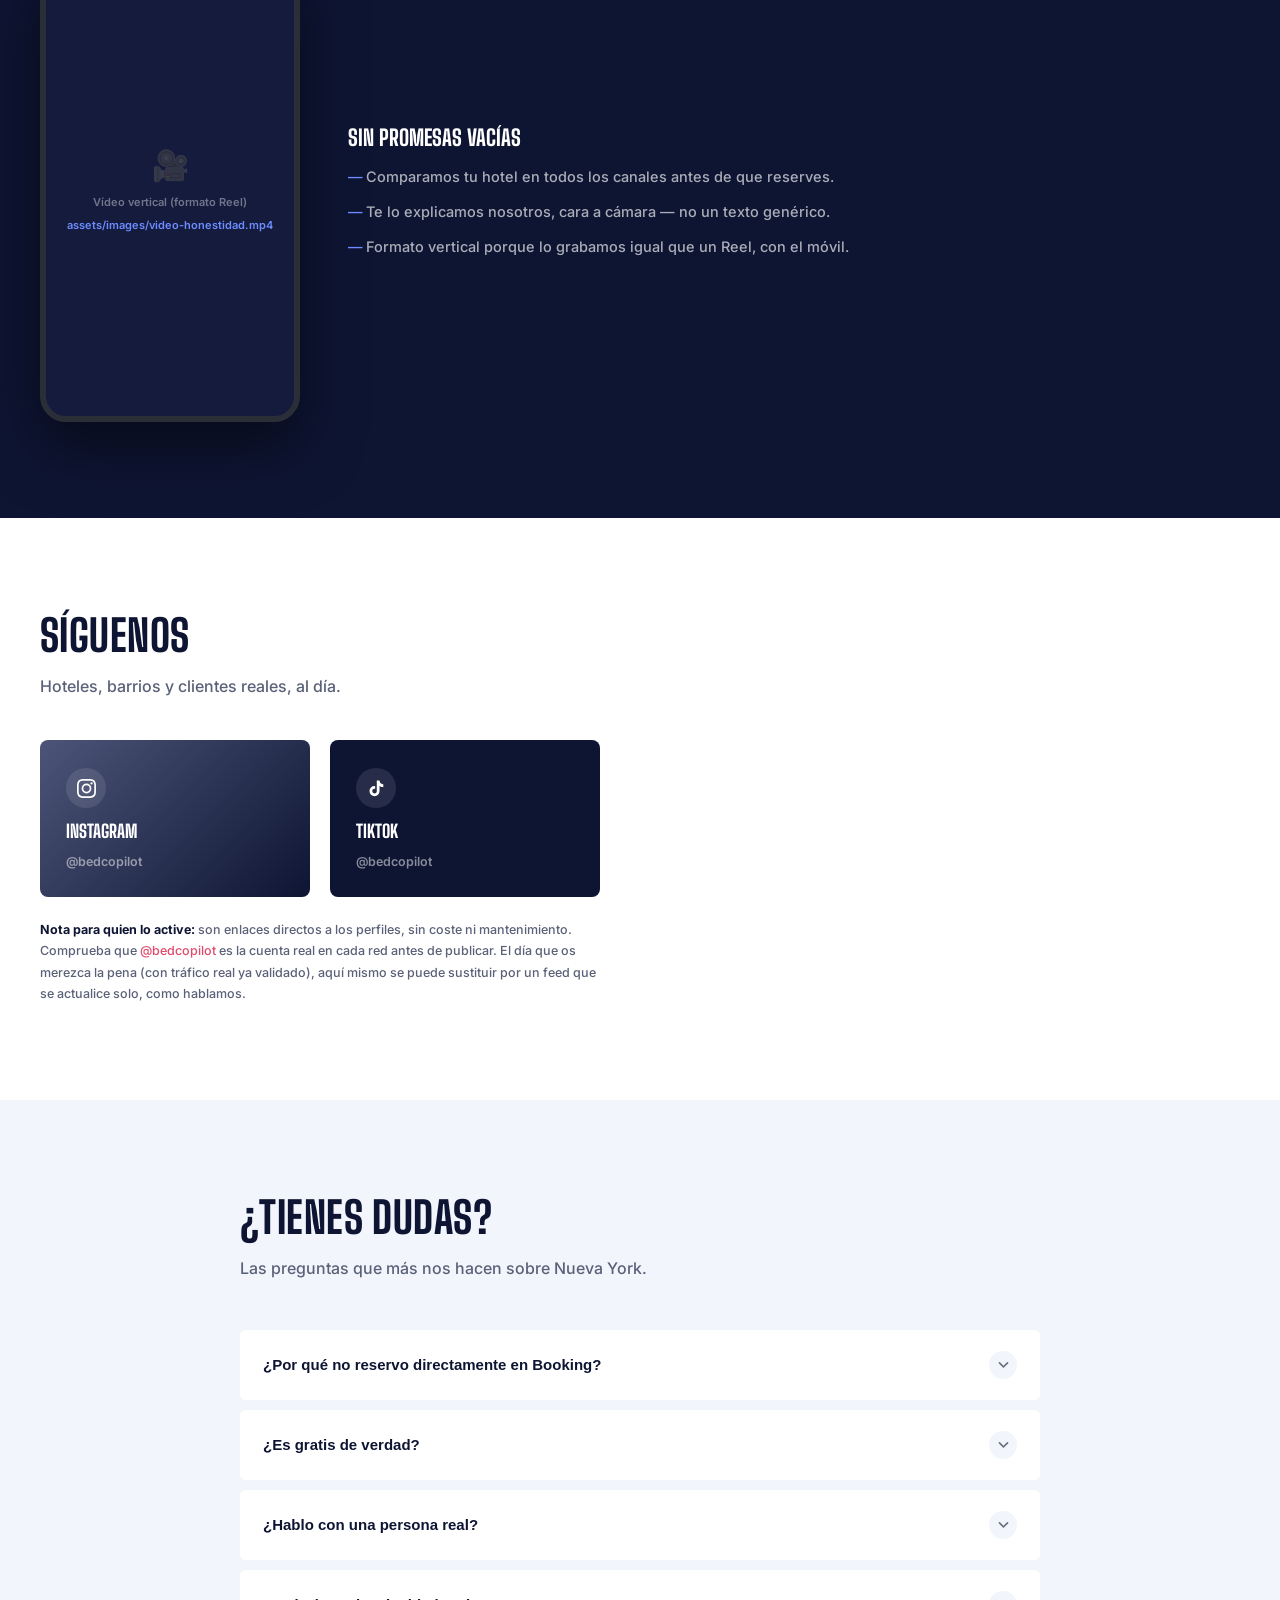
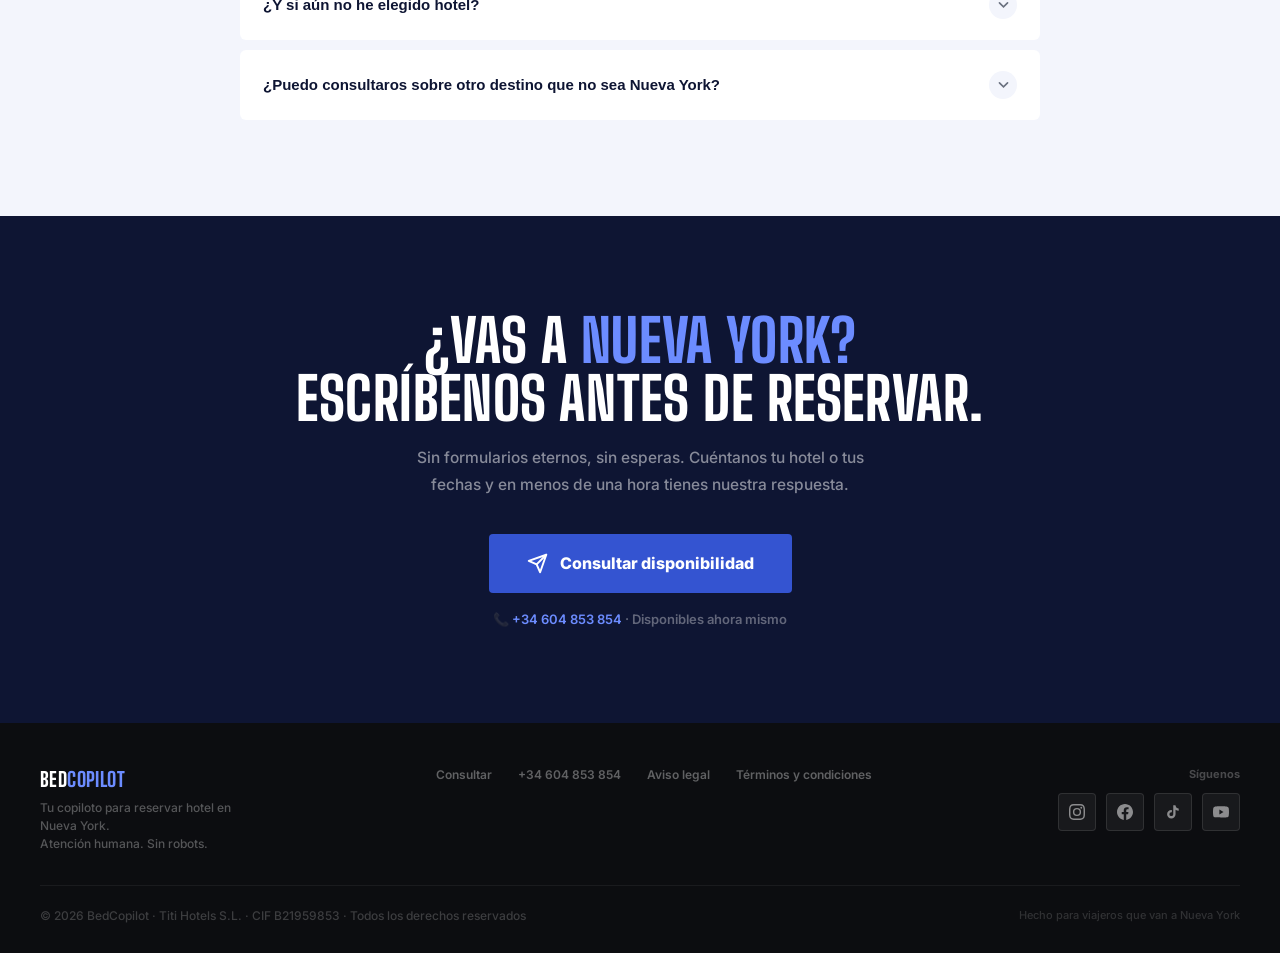
==== commit 6804544e: "﻿Sustituir tarjetas de barrios por mapa interactivo BedCopilot ATLAS Reemplaza la seccion estatica d" ====
--- a/index.html
+++ b/index.html
@@ -142,7 +142,7 @@
      hacer: scrollHeight y clientHeight daban el mismo valor. */
   .hero-thread > * { flex-shrink: 0; }
   .hero-thread .msg { max-width: 84%; padding: 10px 14px; border-radius: 10px; font-size: 13.5px; line-height: 1.5; white-space: pre-wrap; }
-  .hero-thread .msg.user { align-self: flex-end; background: var(--taxi); color: var(--ink); font-weight: 600; border-bottom-right-radius: 2px; }
+  .hero-thread .msg.user { align-self: flex-end; background: var(--ink); color: var(--white); font-weight: 600; border-bottom-right-radius: 2px; }
   .hero-thread .msg.bot { align-self: flex-start; background: var(--white); border: 1px solid var(--paper-dim); border-bottom-left-radius: 2px; }
   .hero-thread .msg.typing { color: var(--mid); font-style: italic; animation: typing-pulse 2.4s ease infinite; }
   @keyframes typing-pulse { 0%,100%{opacity:0.65} 50%{opacity:1} }
@@ -333,10 +333,10 @@
 
   .hotel-card-reserve {
     width: 100%; margin-top: 12px; padding: 11px 0; border: none; border-radius: 10px; cursor: pointer;
-    background: var(--taxi); color: var(--ink); font-weight: 800; font-size: 13.5px; letter-spacing: 0.01em;
+    background: var(--taxi-deep); color: var(--white); font-weight: 800; font-size: 13.5px; letter-spacing: 0.01em;
     transition: background 0.15s ease, transform 0.1s ease;
   }
-  .hotel-card-reserve:hover { background: var(--taxi-deep); }
+  .hotel-card-reserve:hover { background: var(--ink-soft); }
   .hotel-card-reserve:active { transform: scale(0.98); }
   .hotel-card-reserve:disabled { opacity: 0.7; cursor: default; transform: none; }
 
@@ -700,6 +700,7 @@
     .hero-thread .msg { font-size: 13px; max-width: 90%; }
   }
 </style>
+<link rel="stylesheet" href="./assets/atlas/atlas.css">
 </head>
 <body>
 
@@ -889,45 +890,28 @@
   </div>
 </section>
 
-<section class="section neighborhoods">
+<section class="section neighborhoods atlas-embed" id="atlas-embed" aria-label="Mapa interactivo de zonas de Nueva York">
   <div class="section-inner">
     <h2 class="sec-h2">Barrios donde alojarse en Nueva York</h2>
-    <p class="sec-desc">No todo Manhattan es igual. Te contamos qué zona encaja con tu viaje.</p>
-    <div class="hood-grid">
-      <div class="hood-card tall" onclick="consultarZona('Midtown / Times Square')">
-        <div class="hood-bg bg-midtown"><img src="./assets/images/mid.jpg" alt="Hoteles en Midtown, cerca de Times Square, Nueva York" onload="this.classList.add('loaded')" onerror="this.style.display='none'"></div>
-        <div class="hood-overlay"></div>
-        <div class="hood-content"><div class="hood-tag">La más pedida · céntrica y turística</div><div class="hood-name">Midtown</div></div>
-        <div class="hood-btn">Consultar</div>
-      </div>
-      <div class="hood-card" onclick="consultarZona('Financial District')">
-        <div class="hood-bg bg-fidi"><img src="./assets/images/economico.jpg" alt="Hoteles en Financial District, Nueva York" onload="this.classList.add('loaded')" onerror="this.style.display='none'"></div>
-        <div class="hood-overlay"></div>
-        <div class="hood-content"><div class="hood-tag">Rascacielos y precios algo más bajos</div><div class="hood-name">Financial District</div></div>
-        <div class="hood-btn">Consultar</div>
-      </div>
-      <div class="hood-card" onclick="consultarZona('Brooklyn')">
-        <div class="hood-bg bg-brooklyn"><img src="./assets/images/brook.jpg" alt="Hoteles en Brooklyn, Nueva York" onload="this.classList.add('loaded')" onerror="this.style.display='none'"></div>
-        <div class="hood-overlay"></div>
-        <div class="hood-content"><div class="hood-tag">Ambiente local, buen metro a Manhattan</div><div class="hood-name">Brooklyn</div></div>
-        <div class="hood-btn">Consultar</div>
-      </div>
-      <div class="hood-card" onclick="consultarZona('Upper West Side')">
-        <div class="hood-bg bg-uws"><img src="./assets/images/upper.jpg" alt="Hoteles en Upper West Side, junto a Central Park, Nueva York" onload="this.classList.add('loaded')" onerror="this.style.display='none'"></div>
-        <div class="hood-overlay"></div>
-        <div class="hood-content"><div class="hood-tag">Tranquilo, junto a Central Park</div><div class="hood-name">Upper West Side</div></div>
-        <div class="hood-btn">Consultar</div>
-      </div>
-      <div class="hood-card" onclick="consultarZona('Chelsea')">
-        <div class="hood-bg bg-chelsea"><img src="./assets/images/chelsea.jpg" alt="Hoteles en Chelsea, Nueva York" onload="this.classList.add('loaded')" onerror="this.style.display='none'"></div>
-        <div class="hood-overlay"></div>
-        <div class="hood-content"><div class="hood-tag">Moderno, buen equilibrio precio-zona</div><div class="hood-name">Chelsea</div></div>
-        <div class="hood-btn">Consultar</div>
-      </div>
-
-    </div>
-    <p class="hood-note">¿Viajas a otro destino? <a href="#form">También seguimos gestionando otros destinos, escríbenos.</a></p>
-  </div>
+    <p class="sec-desc">No todo Manhattan es igual. Explora el mapa y descubre qué zona encaja con tu viaje.</p>
+  </div>
+  <section class="trip-toolbar" aria-label="Preferencias del viaje"><span>¿Qué buscas en tu viaje?</span><div class="trip-filters" role="group" aria-label="Tipo de viaje"><button data-filter="all" aria-pressed="true">Todas las zonas</button><button data-filter="first" aria-pressed="false">Mi primera vez en Nueva York</button><button data-filter="parks" aria-pressed="false">Parques y museos</button><button data-filter="local" aria-pressed="false">Vida de barrio</button><button data-filter="views" aria-pressed="false">Vistas al skyline</button></div></section>
+  <section class="poi-toolbar" aria-label="Sitios recomendados"><button id="poi-toggle" class="poi-toggle" aria-pressed="false" aria-controls="poi-filters">＋ Ver sitios recomendados</button><small id="poi-count" role="status">Opcional · comer, dulces y tiendas</small><div id="poi-filters" class="poi-filters" role="group" aria-label="Tipo de sitio" hidden><button data-poi-filter="all" aria-pressed="true">Todos</button><button data-poi-filter="food" aria-pressed="false">♨ Comer</button><button data-poi-filter="sweet" aria-pressed="false">◉ Dulces</button><button data-poi-filter="shop" aria-pressed="false">◇ Tiendas</button></div></section>
+  <main class="atlas">
+    <div class="map-stage"><div id="map" aria-label="Mapa de Nueva York, con vista aérea y perspectiva 3D opcional. Elige una zona usando los botones de la lista."></div><div class="map-shade"></div><div class="map-status" id="map-status" role="status">Preparando Nueva York…</div></div>
+    <aside class="left"><div class="eyebrow"><i></i> ENCUENTRA TU LUGAR</div><h1>Nueva York,<br> <em>a tu manera.</em></h1><p class="intro">Cada barrio cambia el viaje.<br> Explora la ciudad antes de elegir hotel.</p><div class="list-caption"><span>ELIGE TU BASE</span><span id="zone-total">07 ZONAS</span></div><div id="zones" role="navigation" aria-label="Zonas de Nueva York"></div></aside>
+    <div class="map-top"><span class="map-badge"><i></i> <span id="view-label">EXPLORADOR 3D</span></span><div class="view-toggle" role="group" aria-label="Perspectiva del mapa"><button id="view3d" aria-pressed="true">3D</button><button id="view2d" aria-pressed="false">2D</button></div></div>
+    <div class="map-tools"><button id="zoom-in" aria-label="Acercar mapa">+</button><button id="zoom-out" aria-label="Alejar mapa">−</button><span></span><button id="rotate" aria-label="Girar la vista 45 grados">⟳</button><button id="overview" aria-label="Ver todas las zonas" title="Ver todas las zonas">⌖</button></div>
+    <div class="map-bottom"><button class="overview-button" id="overview-wide"><span>⌖</span><div>Ver toda Nueva York<small>Vuelve a situarte en la ciudad</small></div><b>↗</b></button><div class="map-instruction">Arrastra para explorar · + / − para acercarte</div></div>
+    <article class="detail" id="detail"><button class="photo-wrap" id="open-photo" aria-label="Ampliar foto de la zona"><img id="zone-photo" src="./assets/atlas/times-square.jpg" width="800" height="600" alt="Times Square iluminado por la noche"><div class="photo-gradient"></div><span class="photo-pill" id="photo-count">01 / 07</span><span class="expand-photo" aria-hidden="true">⤢</span><div class="photo-title"><span id="borough">MANHATTAN · TIMES SQUARE</span><h2 id="zone-name">Times Square</h2></div></button><div class="detail-body"><div class="match" id="match">Para vivir la Nueva York más icónica</div><p class="description" id="description"></p><div class="tags" id="tags"></div><div class="copilot-tip"><span class="tip-icon">✧</span><div><h3>El consejo del copiloto</h3><p id="tip"></p></div></div><div class="facts"><div><h3><span>↗</span> Lo que te llevas</h3><p id="pros"></p></div><div><h3><span>◎</span> Antes de reservar</h3><p id="cons"></p></div><div><h3><span>⌖</span> En el entorno</h3><p id="near"></p></div></div><button class="ask" id="ask"><span id="ask-label">Buscar hotel aquí</span><span>↗</span></button><section class="poi-near" aria-labelledby="poi-near-name"><h3 id="poi-near-name">Nuestros sitios para esta zona</h3><p id="poi-near-copy"></p><div class="poi-list" id="poi-near-list"></div><button class="poi-all" id="poi-all">Explorar todos los sitios →</button></section><div class="panel-end"><span id="position-label">ZONA 01 DE 07</span><div><button id="previous" aria-label="Zona anterior">←</button><button id="next" aria-label="Zona siguiente">→</button></div></div></div></article>
+    <button class="mobile-detail" id="mobile-detail">Times Square · Ver consejos ↓</button>
+  </main>
+  <section class="poi-catalog-wrap"><details class="poi-catalog"><summary>Consultar sitios y direcciones sin usar el mapa</summary><h2>Sitios recomendados en Manhattan</h2><ul><li><a href="https://carminesnyc.com/locations/times-square">Carmine's</a> · 200 W 44th Street · Times Square</li><li><a href="https://www.lostacos1.com/location/los-tacos-times-square/">Los Tacos No. 1</a> · 229 W 43rd Street</li><li><a href="https://site.krispykreme.com/ny/new-york/1601-broadway">Krispy Kreme</a> · 1601 Broadway</li><li><a href="https://www.mms.com/en-gb/explore/mms-stores/new-york">M&amp;M'S</a> · 1600 Broadway</li><li><a href="https://www.burgerjointny.com/">Burger Joint</a> · 119 W 56th Street</li><li><a href="https://www.lego.com/en-us/stores/store/5th-avenue">LEGO</a> · 636 Fifth Avenue</li><li><a href="https://www.nintendo.com/us/retail-locations/new-york/">Nintendo</a> · 10 Rockefeller Plaza</li><li><a href="https://faoschwarz.com/pages/store-location-hours">FAO Schwarz</a> · 30 Rockefeller Plaza</li><li><a href="https://www.americangirl.com/pages/retail-new-york">American Girl</a> · 75 Rockefeller Plaza</li><li><a href="https://levainbakery.com/pages/bakeries">Levain Bakery</a> · 167 W 74th Street</li><li><a href="https://levainbakery.com/pages/flatiron-nyc">Levain Flatiron</a> · 2 W 18th Street</li><li><a href="https://harrypottershop.com/pages/new-york">Harry Potter</a> · 935 Broadway</li></ul><p>Los marcadores son orientativos; usa «Cómo llegar» para la dirección exacta. Las agrupaciones relacionan zonas de hotel con paseos sugeridos, no delimitan barrios. Precios y horarios: consulta la web oficial de cada local.</p></details>
+  <p class="atlas-attrib">Datos del mapa: <a href="https://openfreemap.org/" target="_blank" rel="noopener noreferrer">OpenFreeMap</a> y <a href="https://www.openstreetmap.org/copyright" target="_blank" rel="noopener noreferrer">OpenStreetMap</a>.</p></section>
+  <p class="sr" role="status" aria-live="polite" id="announcement"></p>
+  <dialog id="photo-dialog" aria-label="Fotografía ampliada"><button class="close-dialog" aria-label="Cerrar" data-close="photo-dialog">×</button><img id="full-photo" alt=""><p id="photo-caption"></p></dialog>
+  <dialog class="poi-sheet" id="poi-dialog" aria-labelledby="poi-title"><button class="close-dialog" data-close="poi-dialog" aria-label="Cerrar sitio">×</button><div class="poi-picture" id="poi-picture" aria-hidden="true"></div><div class="poi-sheet-body"><span class="dialog-kicker" id="poi-category"></span><h2 id="poi-title"></h2><p class="poi-address" id="poi-address"></p><p class="poi-advice" id="poi-advice"></p><div class="poi-links"><a id="poi-route" target="_blank" rel="noopener noreferrer">Cómo llegar ↗</a><a id="poi-official" target="_blank" rel="noopener noreferrer">Web oficial ↗</a><button id="poi-hotel">Ver zona de alojamiento</button></div><p class="poi-note">Consulta precios y horarios en la web oficial.</p></div></dialog>
+  <dialog id="poi-directory" aria-labelledby="poi-directory-title"><button class="close-dialog" data-close="poi-directory" aria-label="Cerrar lista">×</button><span class="dialog-kicker">Recomendaciones del copiloto</span><h2 id="poi-directory-title">Nuestra selección</h2><div class="poi-list" id="poi-directory-list"></div></dialog>
 </section>
 
 <div class="numbers-section">
@@ -1170,6 +1154,42 @@
   }
 </script>
 
-<script src="./assets/chat-widget.js?v=25" data-api-url="https://backendbook-production-8c07.up.railway.app"></script>
+<script src="./assets/chat-widget.js?v=26" data-api-url="https://backendbook-production-8c07.up.railway.app"></script>
+<script>
+(function () {
+  // El mapa interactivo (MapLibre + nuestro bundle) pesa bastante, asi que
+  // no se carga hasta que la seccion esta a punto de entrar en pantalla.
+  var section = document.getElementById('atlas-embed');
+  if (!section) return;
+  var started = false;
+  function loadScript(src) {
+    return new Promise(function (resolve, reject) {
+      var s = document.createElement('script');
+      s.src = src;
+      s.onload = resolve;
+      s.onerror = reject;
+      document.body.appendChild(s);
+    });
+  }
+  function start() {
+    if (started) return;
+    started = true;
+    var css = document.createElement('link');
+    css.rel = 'stylesheet';
+    css.href = 'https://unpkg.com/maplibre-gl@5.20.0/dist/maplibre-gl.css';
+    document.head.appendChild(css);
+    loadScript('https://unpkg.com/maplibre-gl@5.20.0/dist/maplibre-gl.js')
+      .then(function () { return loadScript('./assets/atlas/atlas-bundle.js?v=1'); })
+      .catch(function () {
+        var status = document.getElementById('map-status');
+        if (status) status.textContent = 'No se ha podido cargar el mapa. Puedes explorar las zonas desde el chat.';
+      });
+  }
+  var io = new IntersectionObserver(function (entries) {
+    entries.forEach(function (e) { if (e.isIntersecting) { start(); io.disconnect(); } });
+  }, { rootMargin: '600px 0px' });
+  io.observe(section);
+})();
+</script>
 </body>
 </html>
--- a/assets/atlas/atlas.css
+++ b/assets/atlas/atlas.css
@@ -0,0 +1,19 @@
+@scope (.atlas-embed) {
+:scope{--navy:#0E1533;--navy2:#1B2A6B;--blue:#3454D1;--light:#6C8CFF;--teal:#38E1C6;--paper:#F4F6FF;--gray:#5B6178}.atlas-embed *{box-sizing:border-box}.atlas-embed{margin:0;background:#080f23;color:var(--paper);font:400 13px/1.6 Inter,Arial,sans-serif}button,a,select,textarea{-webkit-tap-highlight-color:transparent}button{font:inherit;cursor:pointer;border:0}a{color:inherit;text-decoration:none}h1,h2,h3,p{margin:0}button:focus-visible,a:focus-visible,select:focus-visible,summary:focus-visible,textarea:focus-visible{outline:2px solid var(--teal);outline-offset:4px}.top-location{display:flex;align-items:center;gap:10px;font-size:9px;letter-spacing:1px;color:#91a2c7}.top-location i,.eyebrow i,.map-badge i{display:inline-block;background:var(--teal);width:5px;height:5px;border-radius:50%;box-shadow:0 0 12px #38e1c655}.top-location span{opacity:.4;margin:0 5px}.other-example{font-size:10px;color:#b7c6e5;border:1px solid #ffffff18;padding:8px 12px;border-radius:7px}.other-example:hover{border-color:#6c8cff80}.atlas{position:relative;min-height:860px;height:820px;max-height:1200px;overflow:hidden}.map-stage{position:absolute;inset:0;background:radial-gradient(ellipse at 50% 50%,#203c71,#0e1533 70%)}#map{width:100%;height:100%;position:absolute;inset:0}.map-shade{position:absolute;inset:0;background:linear-gradient(90deg,#0b132bec 0%,#0b132bcc 19%,transparent 36%,transparent 65%,#0b132b66 84%),linear-gradient(0deg,#080f2377,transparent 22%);pointer-events:none}.map-status{position:absolute;top:45%;left:45%;color:#a5b8db;font-size:12px;max-width:260px;text-align:center;padding:15px;background:#0e1533d9;border-radius:9px;z-index:2}.map-status:empty{display:none}.left{position:absolute;left:30px;top:30px;width:255px;z-index:3}.eyebrow{display:flex;align-items:center;gap:8px;font-size:9px;letter-spacing:2px;color:var(--teal);font-weight:600;margin-bottom:14px}.atlas-embed h1{font-size:39px;line-height:1.1;letter-spacing:-1.8px;font-weight:500}.atlas-embed h1 em{font-style:normal;background:linear-gradient(100deg,#f4f6ff,#6C8CFF);-webkit-background-clip:text;background-clip:text;color:transparent}.intro{font-size:11px;color:#a5b4d4;line-height:1.9;margin:18px 0 24px}.preference{margin-bottom:23px}.preference label{display:block;font-size:10px;color:#b0c0df;margin-bottom:7px}.preference select{width:100%;border:1px solid #6c8cff35;background:#111e3ee0;color:#dee6ff;border-radius:8px;padding:11px 10px;font:11px Inter,Arial,sans-serif;outline-offset:3px}.list-caption{display:flex;justify-content:space-between;font-size:8px;letter-spacing:1.2px;color:#8a9bbf;margin-bottom:10px}#zones{display:flex;flex-direction:column;gap:6px}.zone-row{display:flex;align-items:center;gap:10px;width:100%;border-radius:9px;background:#0e18349c;border:1px solid #ffffff0b;padding:7px;text-align:left;color:#eff3ff;transition:background .2s,border-color .2s,opacity .2s}.zone-row:hover{background:#1b2a6b88;border-color:#6c8cff50}.zone-row[aria-pressed="true"]{background:linear-gradient(90deg,#3454d154,#1b2a6b66);border-color:#6c8cff80;box-shadow:inset 2px 0 0 #38E1C6}.zone-row img{width:43px;height:43px;object-fit:cover;border-radius:6px;flex-shrink:0}.zone-row strong{font-size:11px;font-weight:600;display:block;line-height:1.5}.zone-row small{font-size:9px;color:#99abd1;display:block;margin-top:2px}.zone-row .row-number{margin-left:auto;color:#7285b0;font-size:9px;padding:0 5px}.zone-row[aria-pressed="true"] .row-number{color:#38E1C6}.zone-row.dim{opacity:.38}.zone-row.dim:hover{opacity:1}.classic{display:flex;justify-content:space-between;font-size:10px;color:#92a8d4;padding:16px 4px}.map-top{position:absolute;top:30px;left:320px;right:402px;display:flex;justify-content:space-between;align-items:center;pointer-events:none}.map-badge{display:inline-flex;gap:8px;align-items:center;font-size:8px;font-weight:500;letter-spacing:1.5px;color:#b3c5ed;background:#0e153399;border:1px solid #6c8cff20;border-radius:99px;padding:9px 12px;backdrop-filter:blur(10px)}.view-toggle{display:flex;gap:3px;border:1px solid #6c8cff35;border-radius:8px;padding:4px;background:#0e1533dc;pointer-events:auto}.view-toggle button{background:transparent;color:#879bc5;border-radius:4px;font-size:10px;padding:5px 10px}.view-toggle button[aria-pressed="true"]{background:#3454D1;color:#F4F6FF}.map-tools{position:absolute;right:402px;bottom:126px;display:flex;flex-direction:column;padding:4px;border:1px solid #6c8cff35;background:#0e1533df;border-radius:10px;z-index:3;backdrop-filter:blur(15px)}.map-tools button{width:34px;height:34px;background:transparent;color:#c5d4fa;font-size:20px;border-radius:6px}.map-tools button:hover{background:#3454d160}.map-tools span{height:1px;background:#6c8cff25;margin:4px}.map-bottom{position:absolute;bottom:28px;left:320px;right:402px;z-index:3;display:flex;align-items:end;justify-content:space-between;gap:20px;pointer-events:none}.overview-button{display:flex;align-items:center;gap:12px;color:#dbe6ff;background:#0e1533db;border:1px solid #6c8cff30;padding:12px 15px;border-radius:10px;text-align:left;backdrop-filter:blur(12px);pointer-events:auto}.overview-button>span{font-size:27px;color:#6c8cff;line-height:1}.overview-button div{font-size:10px;font-weight:600}.overview-button small{display:block;font-size:8px;font-weight:400;color:#879ecb;margin-top:3px}.overview-button b{font-size:13px;color:#6c8cff;margin-left:10px}.map-instruction{font-size:8px;color:#8fa3cc;max-width:130px;text-align:right;line-height:1.8}.detail{position:absolute;right:24px;top:24px;bottom:25px;width:350px;z-index:4;border:1px solid #6c8cff40;border-radius:15px;background:#101c38ed;box-shadow:0 18px 80px #0006;backdrop-filter:blur(20px);overflow:auto;scrollbar-width:thin;scrollbar-color:#3454d155 transparent}.photo-wrap{display:block;width:100%;height:233px;position:relative;overflow:hidden;padding:0;background:#1b2a6b;text-align:left;color:#fff;border-radius:14px 14px 0 0}.photo-wrap>img{width:100%;height:100%;display:block;object-fit:cover;transition:transform .7s}.photo-wrap:hover>img{transform:scale(1.06)}.photo-gradient{position:absolute;inset:0;background:linear-gradient(0deg,#101c38,transparent 75%)}.photo-pill{position:absolute;top:15px;left:15px;font-size:8px;letter-spacing:1px;background:#0e1533a8;padding:5px 8px;border:1px solid #ffffff35;border-radius:99px;backdrop-filter:blur(10px)}.expand-photo{position:absolute;right:14px;top:14px;font-size:19px;line-height:1;background:#0e153380;padding:5px 7px;border-radius:6px}.photo-title{position:absolute;bottom:16px;left:22px;right:18px}.photo-title>span{font-size:8px;letter-spacing:1.5px;color:#d8e4ff}.photo-title h2{font-size:32px;letter-spacing:-1.2px;font-weight:600;line-height:1.2;margin-top:6px}.detail-body{padding:0 22px 15px}.match{color:#38E1C6;font-size:10px;font-weight:500;display:flex;align-items:center;gap:7px;margin-bottom:13px}.match:before{content:'';width:5px;height:5px;border-radius:50%;background:#38E1C6}.description{font-size:11px;line-height:1.8;color:#afbfdf}.tags{display:flex;gap:5px;flex-wrap:wrap;margin:13px 0 18px}.tag{font-size:8px;color:#aebfe3;border:1px solid #6c8cff25;border-radius:4px;padding:4px 7px}.copilot-tip{display:flex;gap:10px;border:1px solid #38e1c62b;background:linear-gradient(110deg,#38e1c614,#38e1c605);border-radius:9px;padding:13px;margin-bottom:18px}.tip-icon{font-size:24px;color:#38E1C6;line-height:1.1}.copilot-tip h3{font-size:10px;font-weight:600;color:#38E1C6;margin-bottom:6px}.copilot-tip p{font-size:10px;color:#b7d5db;line-height:1.75}.facts{display:grid;gap:13px}.facts h3{font-size:10px;font-weight:600;color:#dbe5fa;display:flex;align-items:center;gap:8px;margin-bottom:4px}.facts h3 span{font-size:13px;color:#6C8CFF;min-width:12px}.facts p{font-size:10px;line-height:1.75;color:#8fa4cc;padding-left:20px}.ask{display:flex;justify-content:space-between;align-items:center;width:100%;gap:10px;background:#38E1C6;border-radius:8px;padding:13px 14px;color:#0E1533;font-size:11px;font-weight:600;margin-top:20px;box-shadow:0 4px 25px #38e1c615}.ask:hover{background:#60ecd5}.ask>span:last-child{font-size:17px;line-height:1}.panel-end{display:flex;justify-content:space-between;align-items:center;padding-top:13px}.panel-end>span{font-size:8px;letter-spacing:1px;color:#7289b3}.panel-end>div{display:flex;gap:5px}.panel-end button{color:#b5c8ef;background:#6c8cff12;border:1px solid #6c8cff20;border-radius:6px;font-size:16px;padding:1px 9px}.panel-end button:hover{background:#3454d144}.atlas-embed .maplibregl-ctrl-attrib{background:#0e1533d9!important;color:#8197c0!important;font-size:8px!important;padding:1px 7px!important}.atlas-embed .maplibregl-ctrl-attrib a{color:#a0b6e4!important}.atlas-embed .maplibregl-ctrl-bottom-left{left:310px;bottom:0}.atlas-embed .maplibregl-ctrl-attrib-button{filter:invert(1)}.map-pin{background:transparent;color:#dfe9ff;position:relative;padding:0;display:flex;flex-direction:column;align-items:center;filter:drop-shadow(0 5px 10px #0006);border-radius:8px}.map-pin>span{padding:7px 10px;font:500 10px/1 Inter,Arial,sans-serif;background:#162850e8;border:1px solid #6c8cff70;border-radius:7px;white-space:nowrap;transition:.25s}.map-pin:after{content:'';display:block;width:5px;height:5px;border:1px solid #a5baff;background:#3454d1;border-radius:50%;box-shadow:0 0 0 4px #3454d126;margin-top:11px}.map-pin:before{position:absolute;content:'';width:1px;height:12px;background:#6c8cff90;bottom:5px}.map-pin.active>span{background:#38E1C6;color:#0E1533;border-color:#82f7e3;font-weight:700;box-shadow:0 0 35px #38e1c62a}.map-pin.active:after{width:7px;height:7px;background:#38E1C6;border:1px solid #b8fff3;box-shadow:0 0 0 7px #38e1c625,0 0 28px #38e1c6}.map-pin.dim{opacity:.35}.map-pin:hover>span{border-color:#38E1C6}.mobile-detail{display:none}.atlas-embed .sr{position:absolute;width:1px;height:1px;padding:0;margin:-1px;overflow:hidden;clip:rect(0,0,0,0);white-space:nowrap;border:0}.atlas-embed dialog{background:#101c38;border:1px solid #6c8cff50;color:#f4f6ff;border-radius:16px;padding:28px;width:min(460px,calc(100% - 32px));box-shadow:0 25px 90px #0008}.atlas-embed dialog::backdrop{background:#060c20ce;backdrop-filter:blur(7px)}.atlas-embed dialog h2{font-size:25px;line-height:1.2;letter-spacing:-1px;margin-top:10px}.atlas-embed dialog p{font-size:12px;color:#a2b7dd;margin:15px 0;line-height:1.8}.close-dialog{float:right;color:#bdcff2;background:#1b2a6b55;font-size:22px;line-height:1;padding:4px 8px;border-radius:6px;margin:-12px -12px 0 0}.dialog-kicker{font-size:8px;letter-spacing:1.5px;color:#38E1C6}.atlas-embed dialog textarea{width:100%;height:115px;background:#0E1533;border:1px solid #6c8cff45;border-radius:8px;color:#e2edff;padding:13px;font:12px/1.8 Inter,Arial,sans-serif;resize:vertical}.dialog-actions{display:flex;gap:10px;margin-top:14px}.dialog-actions button,.dialog-actions a{font-size:11px;padding:10px 13px;border-radius:7px;background:#38E1C6;color:#0E1533;font-weight:600}.dialog-actions a{background:#6c8cff20;color:#c7d7fa}#copy-status{font-size:10px;margin-bottom:0}#photo-dialog{width:min(1050px,calc(100% - 32px));padding:15px}#photo-dialog .close-dialog{position:absolute;right:28px;top:28px;z-index:2;background:#0e1533cc}#full-photo{display:block;width:100%;max-height:75svh;object-fit:contain;border-radius:8px}#photo-dialog p{margin:10px 3px 0;font-size:10px}.detail.photo-change .photo-wrap img{animation:photo-in .45s ease}@keyframes photo-in{from{opacity:.5;transform:scale(1.035)}to{opacity:1;transform:scale(1)}}
+@media(min-width:1700px){.left{left:44px;width:285px;top:38px}.atlas-embed h1{font-size:45px}.zone-row{padding:9px;gap:12px}.zone-row img{width:46px;height:46px}.zone-row strong{font-size:12px}.detail{width:385px;right:32px;top:30px;bottom:30px}.photo-wrap{height:265px}.detail-body{padding:0 25px 18px}.description{font-size:12px}.copilot-tip p,.facts p{font-size:11px}.facts{gap:16px}.map-top{left:370px;right:450px}.map-tools{right:450px}.map-bottom{left:370px;right:450px}.atlas-embed .maplibregl-ctrl-bottom-left{left:360px}}
+@media(max-width:1190px){.atlas-embed header{padding:0 20px}.top-location{display:none}.left{left:20px;width:220px}.intro{font-size:10px}.atlas-embed h1{font-size:34px}.detail{width:320px;right:16px}.detail-body{padding-left:18px;padding-right:18px}.map-top{left:265px;right:356px}.map-bottom{left:265px;right:356px}.map-tools{right:356px}.map-instruction{display:none}.photo-wrap{height:210px}.atlas-embed .maplibregl-ctrl-bottom-left{left:250px}.zone-row img{width:38px;height:38px}.zone-row strong{font-size:10px}.zone-row small{font-size:8px}.map-badge{font-size:7px;letter-spacing:.8px;padding:8px}}
+@media(max-width:1000px){.atlas-embed header{height:62px;padding:0 17px}.brand{font-size:18px}.brand b{font-size:7px;padding-left:10px}.brand img{width:27px;height:27px}.other-example{font-size:9px;padding:7px 9px}.atlas{min-height:0;height:auto;max-height:none;overflow:hidden;padding-top:0;display:flex;flex-direction:column}.left{position:relative;left:auto;top:auto;width:auto;padding:24px 20px 0;order:0;background:linear-gradient(#0e1533,#0e1533f5);z-index:3}.eyebrow{font-size:8px;margin-bottom:10px}.atlas-embed h1{font-size:34px;line-height:1.05}.atlas-embed h1 br{display:none}.intro{font-size:11px;margin:12px 0 15px}.intro br{display:none}.preference{margin-bottom:14px;display:flex;align-items:center;gap:12px}.preference label{font-size:9px;white-space:nowrap;margin:0}.preference select{width:auto;flex:1;font-size:10px;padding:9px}.list-caption{display:none}#zones{flex-direction:row;overflow-x:auto;padding:2px 1px 12px;scrollbar-width:thin;scrollbar-color:#3454d144 transparent;gap:7px}.zone-row{flex:0 0 148px;padding:5px;gap:7px}.zone-row img{width:32px;height:36px}.zone-row strong{font-size:9px}.zone-row small{font-size:7px}.zone-row .row-number{display:none}.classic{display:none}.map-stage{position:relative;inset:auto;height:530px;order:1}.map-shade{background:linear-gradient(0deg,#0e153366,transparent 20%,transparent 80%,#0e153377)}.map-top{left:18px;right:18px;top:310px;z-index:3}.map-tools{right:16px;top:580px;bottom:auto;z-index:3}.map-bottom{left:16px;right:auto;top:735px;bottom:auto;z-index:3}.overview-button{padding:9px 11px;gap:8px}.overview-button div{font-size:9px}.overview-button small{font-size:7px}.overview-button>span{font-size:22px}.detail{position:relative;right:auto;top:auto;bottom:auto;width:auto;margin:0 12px 16px;order:2;overflow:visible;backdrop-filter:none}.photo-wrap{height:255px}.photo-title h2{font-size:34px}.detail-body{padding:0 22px 18px}.description{font-size:12px}.copilot-tip p,.facts p{font-size:12px}.facts h3,.copilot-tip h3{font-size:11px}.facts{gap:17px}.copilot-tip{padding:16px}.match{font-size:11px}.tag{font-size:9px}.ask{font-size:12px;padding:15px}.panel-end>span{font-size:9px}.panel-end button{font-size:20px;padding:3px 13px}.atlas-embed .maplibregl-ctrl-bottom-left{left:5px}.map-status{top:35%;left:20%;right:20%;max-width:none}.map-pin>span{font-size:9px;padding:7px 8px}.mobile-detail{display:block;position:absolute;top:787px;left:50%;transform:translateX(-50%);z-index:4;background:#1b2a6bdd;border:1px solid #6c8cff55;border-radius:99px;padding:7px 12px;color:#dce8ff;font-size:9px;white-space:nowrap}}
+@media(max-width:440px){.other-example{font-size:8px}.brand b{display:none}.atlas-embed h1{font-size:32px}.photo-wrap{height:245px}.top-location{display:none}.map-badge{font-size:8px}.map-stage{height:530px}}
+@media(prefers-reduced-motion:reduce){.atlas-embed *{animation:none!important;transition:none!important;scroll-behavior:auto!important}}
+.trip-toolbar{display:flex;align-items:center;gap:23px;min-height:72px;padding:12px 32px;background:#F4F6FF;color:#0E1533;border-bottom:1px solid #dce2f2;position:relative;z-index:5}.trip-toolbar>span{font-size:12px;font-weight:600;white-space:nowrap}.trip-filters{display:flex;align-items:center;gap:8px;min-width:0;overflow-x:auto;padding:2px 1px;scrollbar-width:thin;scrollbar-color:#c5cfee transparent}.trip-filters button{min-height:42px;flex-shrink:0;padding:9px 16px;background:transparent;color:#5B6178;border:1px solid #d3daec;border-radius:99px;font-size:12px;white-space:nowrap;transition:background .15s,border-color .15s}.trip-filters button:hover{border-color:#3454D1;color:#3454D1}.trip-filters button[aria-pressed="true"]{background:#0E1533;color:#F4F6FF;border-color:#0E1533}.trip-filters button:focus-visible{outline-color:#3454D1}.atlas{height:760px}.map-overview .map-pin[data-zone-id="times"]>span{margin-right:90px;margin-bottom:4px}.map-overview .map-pin[data-zone-id="midtown"]>span{margin-left:90px;margin-bottom:-4px}.map-overview .map-pin[data-zone-id="fidi"]>span{margin-right:50px}.map-overview .map-pin[data-zone-id="dumbo"]>span{margin-left:55px;margin-bottom:-20px}.view-toggle button{min-width:44px;min-height:36px}.map-tools button{min-width:40px;min-height:40px}.map-overview .map-shade{background:linear-gradient(90deg,#0b132bf2 0%,#0b132bda 17%,transparent 31%,transparent 68%,#0b132b55 84%),linear-gradient(0deg,#080f2366,transparent 22%)}
+@media(max-width:1000px){.trip-toolbar{display:block;min-height:0;padding:13px 20px 10px}.trip-toolbar>span{display:block;font-size:12px;margin-bottom:9px}.trip-filters{gap:8px;padding-bottom:4px}.trip-filters button{min-height:44px;font-size:12px;padding:10px 15px}.atlas{height:auto}.zone-row{min-height:55px;flex-basis:166px}.zone-row strong{font-size:11px}.zone-row small{font-size:9px}.zone-row img{width:38px;height:42px}.map-stage{height:clamp(470px,67svh,620px)}.map-tools button{width:44px;height:44px}.view-toggle button{min-width:44px;min-height:40px}.mobile-detail{min-height:44px;padding:11px 16px;font-size:11px;max-width:calc(100% - 30px);text-align:center}.map-overview .map-shade{background:linear-gradient(0deg,#0e153344,transparent 20%,transparent 85%,#0e153344)}.map-overview .map-pin:not(.active)>span{display:none}.map-overview .map-pin:not(.active):before{display:none}.map-overview .map-pin{min-width:44px;min-height:44px;justify-content:end;padding-bottom:5px}.map-overview .map-pin:after{width:9px;height:9px}.map-overview .map-pin.active>span{margin:0!important;font-size:11px}.photo-wrap{height:clamp(235px,60vw,370px)}.detail-body{padding-left:22px;padding-right:22px}.description,.facts p,.copilot-tip p{font-size:13px;line-height:1.8}.facts h3,.copilot-tip h3{font-size:12px}.tag{font-size:10px}.ask{min-height:48px;font-size:13px}.panel-end button{min-width:44px;min-height:44px}.close-dialog{min-width:44px;min-height:44px}.dialog-actions button,.dialog-actions a{min-height:44px;display:flex;align-items:center;justify-content:center;font-size:12px}.detail{max-width:740px;align-self:center;width:calc(100% - 24px)}.other-example{min-height:40px;display:flex;align-items:center}.atlas-embed .maplibregl-ctrl-attrib.maplibregl-compact{min-height:24px}.map-top{gap:12px}.overview-button{min-height:44px}.map-badge{white-space:nowrap}}
+@media(max-width:380px){.left{padding-left:16px;padding-right:16px}.atlas-embed h1{font-size:29px}.trip-toolbar{padding-left:16px;padding-right:16px}.detail-body{padding-left:17px;padding-right:17px}.photo-title{left:17px}.photo-title h2{font-size:29px}.map-top{left:12px;right:12px}.map-badge{font-size:7px;padding:8px}.dialog-actions{flex-wrap:wrap}}
+
+/* map-consejos.css */
+.poi-toolbar{padding:10px 32px;background:#f4f6ff;border-top:1px solid #dce2f2;color:#0e1533;display:flex;align-items:center;gap:14px;flex-wrap:wrap}.poi-toggle{min-height:44px;border-radius:9px;background:#3454D1;color:#fff;padding:10px 15px;font-weight:600;font-size:12px}.poi-toggle[aria-pressed=true]{background:#0e1533}.poi-filters{display:flex;gap:7px;overflow-x:auto;max-width:100%;padding:3px}.poi-filters[hidden]{display:none}.poi-filters button{min-height:44px;border:1px solid #ccd5ed;padding:8px 15px;border-radius:30px;white-space:nowrap;background:transparent;color:#5B6178;font-size:12px}.poi-filters button[aria-pressed=true]{background:#3454D1;color:white;border-color:#3454D1}.poi-toolbar small{color:#5B6178;font-size:11px}.poi-toolbar button:focus-visible{outline-color:#3454D1}.poi-near{margin-top:20px;border-top:1px solid #6c8cff35;padding-top:17px}.poi-near h3{font-size:13px;margin-bottom:4px}.poi-near>p{font-size:11px;color:#9eb2d8;margin-bottom:12px}.poi-list{display:grid;gap:7px}.poi-row{display:flex;align-items:center;gap:10px;min-height:54px;border:1px solid #6c8cff33;border-radius:9px;background:#1b2a6b33;color:#f4f6ff;padding:9px;text-align:left;width:100%}.poi-row:hover{border-color:#38e1c6}.poi-row>i{display:grid;place-items:center;flex-shrink:0;width:35px;height:35px;border-radius:10px;background:#38e1c61c;color:#38e1c6;font-style:normal;font-size:20px}.poi-row strong{font-size:12px;display:block}.poi-row small{color:#a5b5d5;font-size:10px}.poi-row>b{margin-left:auto;color:#38e1c6}.poi-empty{font-size:12px;color:#b4c6e3;padding:12px 0}.poi-all{min-height:44px;background:transparent;color:#38e1c6;text-decoration:underline;font-size:12px;padding:9px 0}.poi-marker{display:flex;align-items:center;justify-content:center;border-radius:50%;width:44px;height:44px;background:#f4f6ff;color:#0e1533;border:3px solid #3454D1;box-shadow:0 3px 12px #0008;font-size:18px;font-weight:700}.poi-marker:hover,.poi-marker[aria-pressed=true]{background:#38e1c6;border-color:#f4f6ff;transform:none}.poi-marker[aria-pressed=true]{box-shadow:0 0 0 5px #38e1c640}.poi-marker.sweet{border-color:#38e1c6}.poi-marker.shop{border-color:#6c8cff}.pois-on .map-pin:not(.active){opacity:.22;pointer-events:none}.pois-on .map-pin.active{opacity:.55}.poi-sheet{width:min(520px,calc(100% - 24px));padding:0;overflow:auto;max-height:90dvh;overscroll-behavior:contain}.poi-sheet .close-dialog{position:absolute;right:25px;top:25px;margin:0;background:#0e1533e6;min-width:44px;min-height:44px;z-index:2}.poi-picture{height:230px;background-color:#1b2a6b;background-repeat:no-repeat;background-size:auto 320%;position:relative}.poi-picture:after{content:'';position:absolute;inset:0;background:linear-gradient(transparent 65%,#101c38)}.poi-sheet-body{padding:12px 25px 25px}.poi-sheet h2{font-size:30px;padding-right:15px}.poi-sheet .poi-address{margin:8px 0;font-size:12px}.poi-sheet .poi-advice{border-left:2px solid #38e1c6;padding:0 0 0 14px;margin:20px 0;color:#dce9f9;font-size:14px}.poi-sheet .poi-links{display:flex;gap:9px;flex-wrap:wrap}.poi-links a,.poi-links button{min-height:44px;border-radius:8px;border:1px solid #6c8cff50;padding:11px 13px;color:#f4f6ff;background:#1b2a6b66;font-size:12px}.poi-links a:first-child{background:#38e1c6;color:#0e1533;border-color:#38e1c6}.poi-sheet .poi-note{font-size:10px;margin:16px 0 0;color:#98aed3}.poi-catalog{max-width:1200px;margin:0 auto;padding:20px 32px;color:#a8bce2}.poi-catalog summary{min-height:44px;cursor:pointer;font-size:12px}.poi-catalog h2{font-size:20px;margin:15px 0}.poi-catalog ul{columns:3;padding-left:20px;font-size:12px}.poi-catalog li{break-inside:avoid;margin:0 0 12px}.poi-catalog a{text-decoration:underline}.poi-scope{font-size:10px;color:#9eb2d8;margin-top:8px!important}#poi-count{min-width:90px}#poi-directory{max-height:85dvh;overflow:auto;width:min(580px,calc(100% - 24px))}#poi-directory .poi-list{margin-top:20px}.poi-back{display:block;margin-bottom:12px;color:#38e1c6;background:transparent;min-height:44px;font-size:12px}.poi-selected-context{color:#38e1c6;font-size:10px;margin-top:5px}.atlas{min-height:820px;height:820px}@media(max-width:1000px){.atlas{height:auto;min-height:0}.poi-toolbar{padding:10px 20px;gap:8px}.poi-toolbar small{font-size:10px}.poi-filters{width:100%}.poi-near h3{font-size:15px}.poi-row strong{font-size:13px}.poi-row small{font-size:11px}.poi-row{min-height:62px}.poi-catalog{padding:15px 20px}.poi-catalog ul{columns:2}.poi-sheet .poi-picture{height:200px}}@media(max-width:480px){.poi-toolbar{padding:10px 16px}.poi-toolbar small{flex:1;min-width:70px}.poi-toggle{font-size:11px}.poi-filters button{font-size:11px;padding:8px 12px}.poi-catalog ul{columns:1}.poi-sheet{margin:auto auto 0;width:100%;max-height:88dvh;border-radius:20px 20px 0 0}.poi-sheet-body{padding:10px 22px 24px}.poi-sheet h2{font-size:28px}.poi-sheet .poi-advice{font-size:13px}.poi-picture{height:185px}.poi-toolbar #poi-count{min-width:0}}
+.poi-photo-pin{width:0;height:0;z-index:2}.poi-photo-pin[hidden]{display:none}.poi-label{position:absolute;top:0;left:0;width:160px;height:54px;display:flex;align-items:center;gap:8px;padding:5px;border:1px solid #c2d1ff;background:#f4f6ff;color:#0e1533;border-radius:12px;box-shadow:0 5px 24px #0006;text-align:left;transform-origin:0 0}.poi-label:hover,.poi-label:focus-visible,.poi-label[aria-pressed=true]{border-color:#38e1c6;box-shadow:0 0 0 3px #38e1c650,0 5px 24px #0006}.poi-thumb{flex:0 0 42px;height:42px;border-radius:8px;background-size:auto 320%;background-repeat:no-repeat;background-color:#1b2a6b}.poi-label-text{min-width:0;display:block}.poi-label strong{font-size:11px;line-height:1.15;display:block;max-height:27px;overflow:hidden}.poi-label small{display:block;font-size:8px;color:#5b6178;white-space:nowrap;margin-top:4px}.poi-stem{position:absolute;top:0;left:0;height:1px;background:#9bf5e5;transform-origin:0 0;pointer-events:none;box-shadow:0 0 4px #0e1533}.poi-dot{position:absolute;left:-4px;top:-4px;width:8px;height:8px;border-radius:50%;background:#38e1c6;border:2px solid #f4f6ff;box-shadow:0 0 0 3px #38e1c638;pointer-events:none}@media(max-width:1000px){.poi-label{width:136px;gap:6px}.poi-thumb{flex-basis:36px;height:42px}.poi-label strong{font-size:10px}.poi-label small{font-size:7px}}
+
+/* map-referencias.css */
+.reference-open,.reference-back{min-height:44px;border:1px solid #c6d0e9;border-radius:9px;padding:9px 13px;font-size:12px;background:white;color:#0e1533}.reference-open{margin-left:auto}.reference-open:hover{border-color:#3454d1}.reference-back{color:#3454d1;background:transparent}.reference-back[hidden]{display:none}#reference-dialog{max-height:85dvh;overflow:auto;width:min(560px,calc(100% - 24px));overscroll-behavior:contain}.reference-list{display:grid;grid-template-columns:1fr 1fr;gap:8px;margin-top:20px}.reference-row{display:flex;gap:10px;align-items:center;text-align:left;min-height:67px;background:#1b2a6b66;color:#f4f6ff;border:1px solid #6c8cff40;border-radius:10px;padding:11px}.reference-row:hover{border-color:#38e1c6}.reference-icon{font-size:23px;color:#b4c5ff;min-width:25px}.reference-row strong{font-size:12px;display:block}.reference-row small{display:block;font-size:10px;color:#a4b9df;margin-top:4px;line-height:1.4}#reference-dialog .reference-note{font-size:10px}.reference-open:focus-visible,.reference-back:focus-visible{outline-color:#3454d1}@media(max-width:600px){.reference-open{margin-left:0}.reference-list{grid-template-columns:1fr}.reference-row{min-height:60px}#reference-dialog{padding:23px}.reference-back{font-size:11px}}
+.reference-legend{position:absolute;left:320px;right:402px;top:90px;display:flex;gap:8px 14px;flex-wrap:wrap;pointer-events:none;color:#dce6fc;font-size:9px;text-shadow:0 1px 4px #000;z-index:1}.reference-legend span{display:flex;align-items:center;gap:5px;background:#0e1533b8;border-radius:20px;padding:4px 7px}.reference-legend span:before{content:'';width:6px;height:6px;border-radius:50%;background:var(--ref-color)}.reference-row[data-reference=central] .reference-icon{color:#38E1C6}.reference-row[data-reference=grand] .reference-icon,.reference-row[data-reference=penn] .reference-icon{color:#82CDFF}.reference-icon{color:#C8B6FF}@media(max-width:1190px){.reference-legend{left:265px;right:356px}}@media(max-width:1000px){.reference-legend{left:16px;right:16px;top:70px;font-size:8px;gap:5px}.reference-legend span{padding:3px 6px}}
+}
